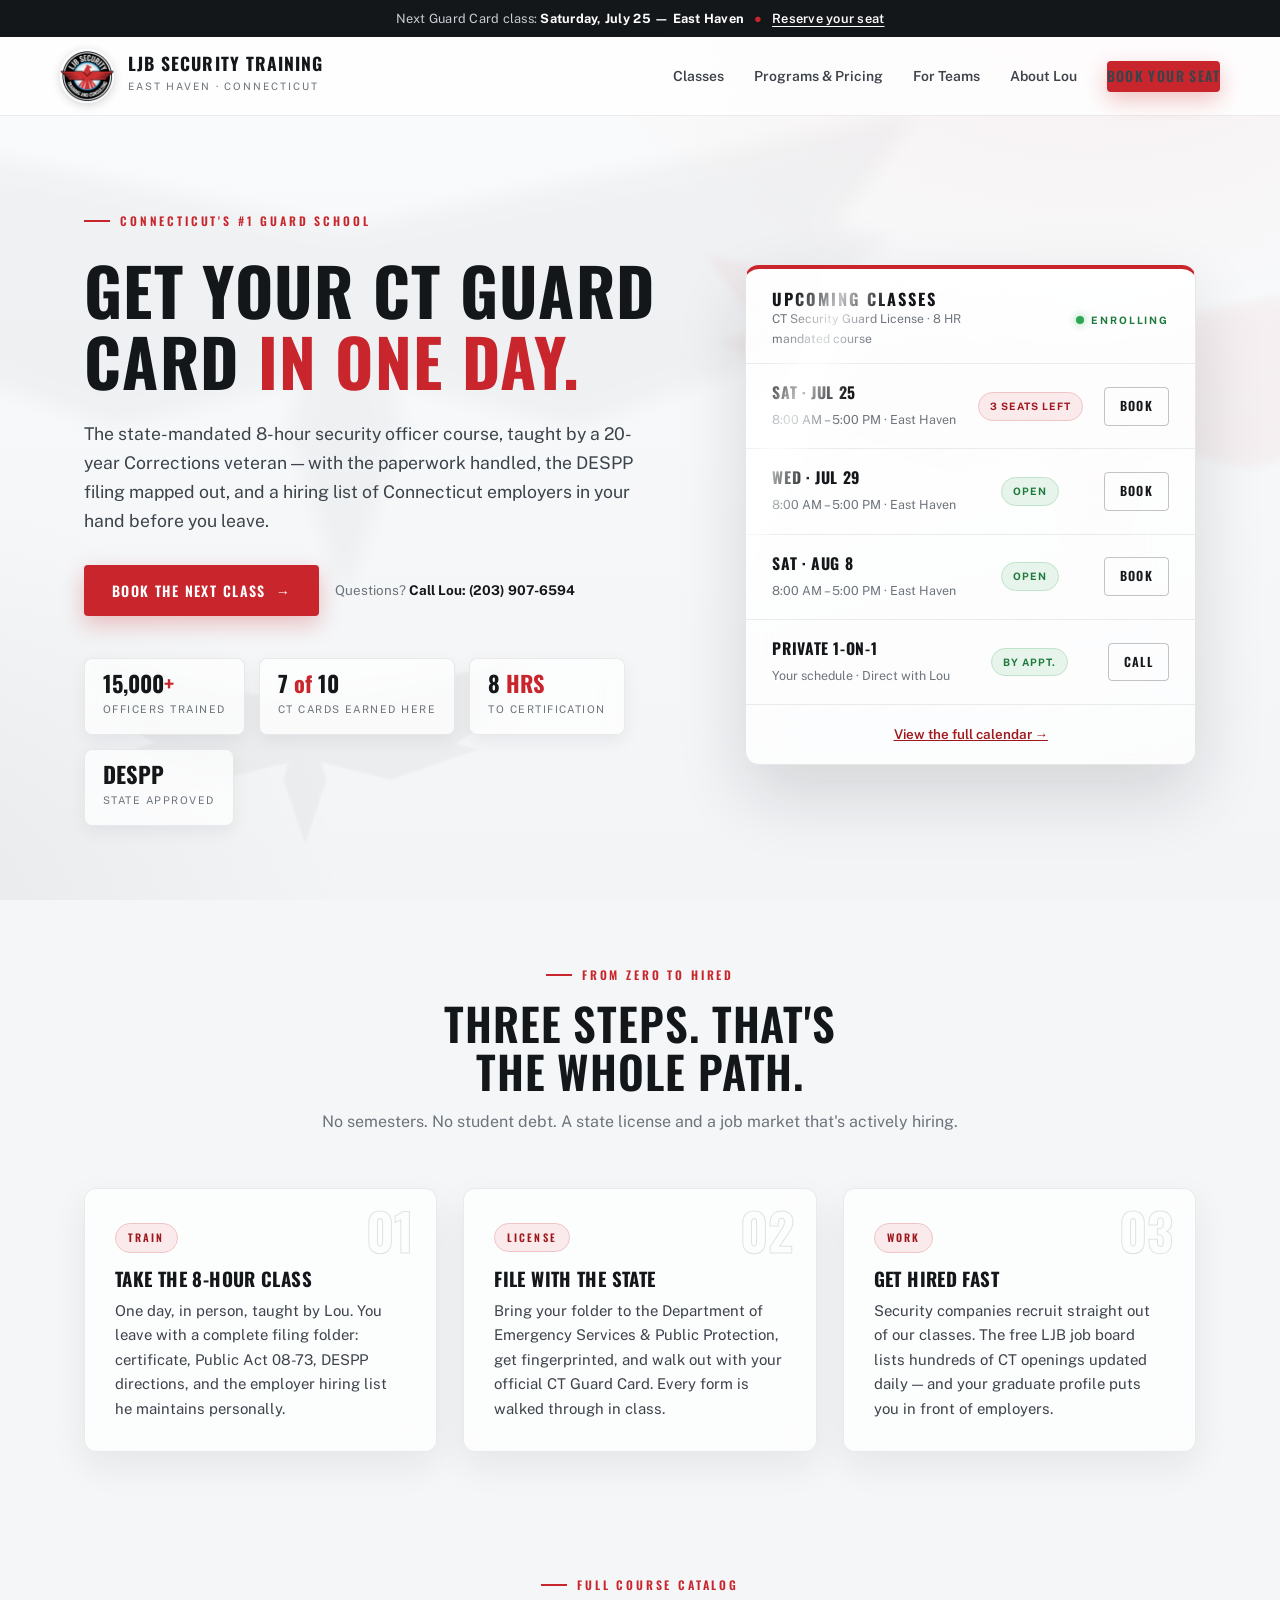
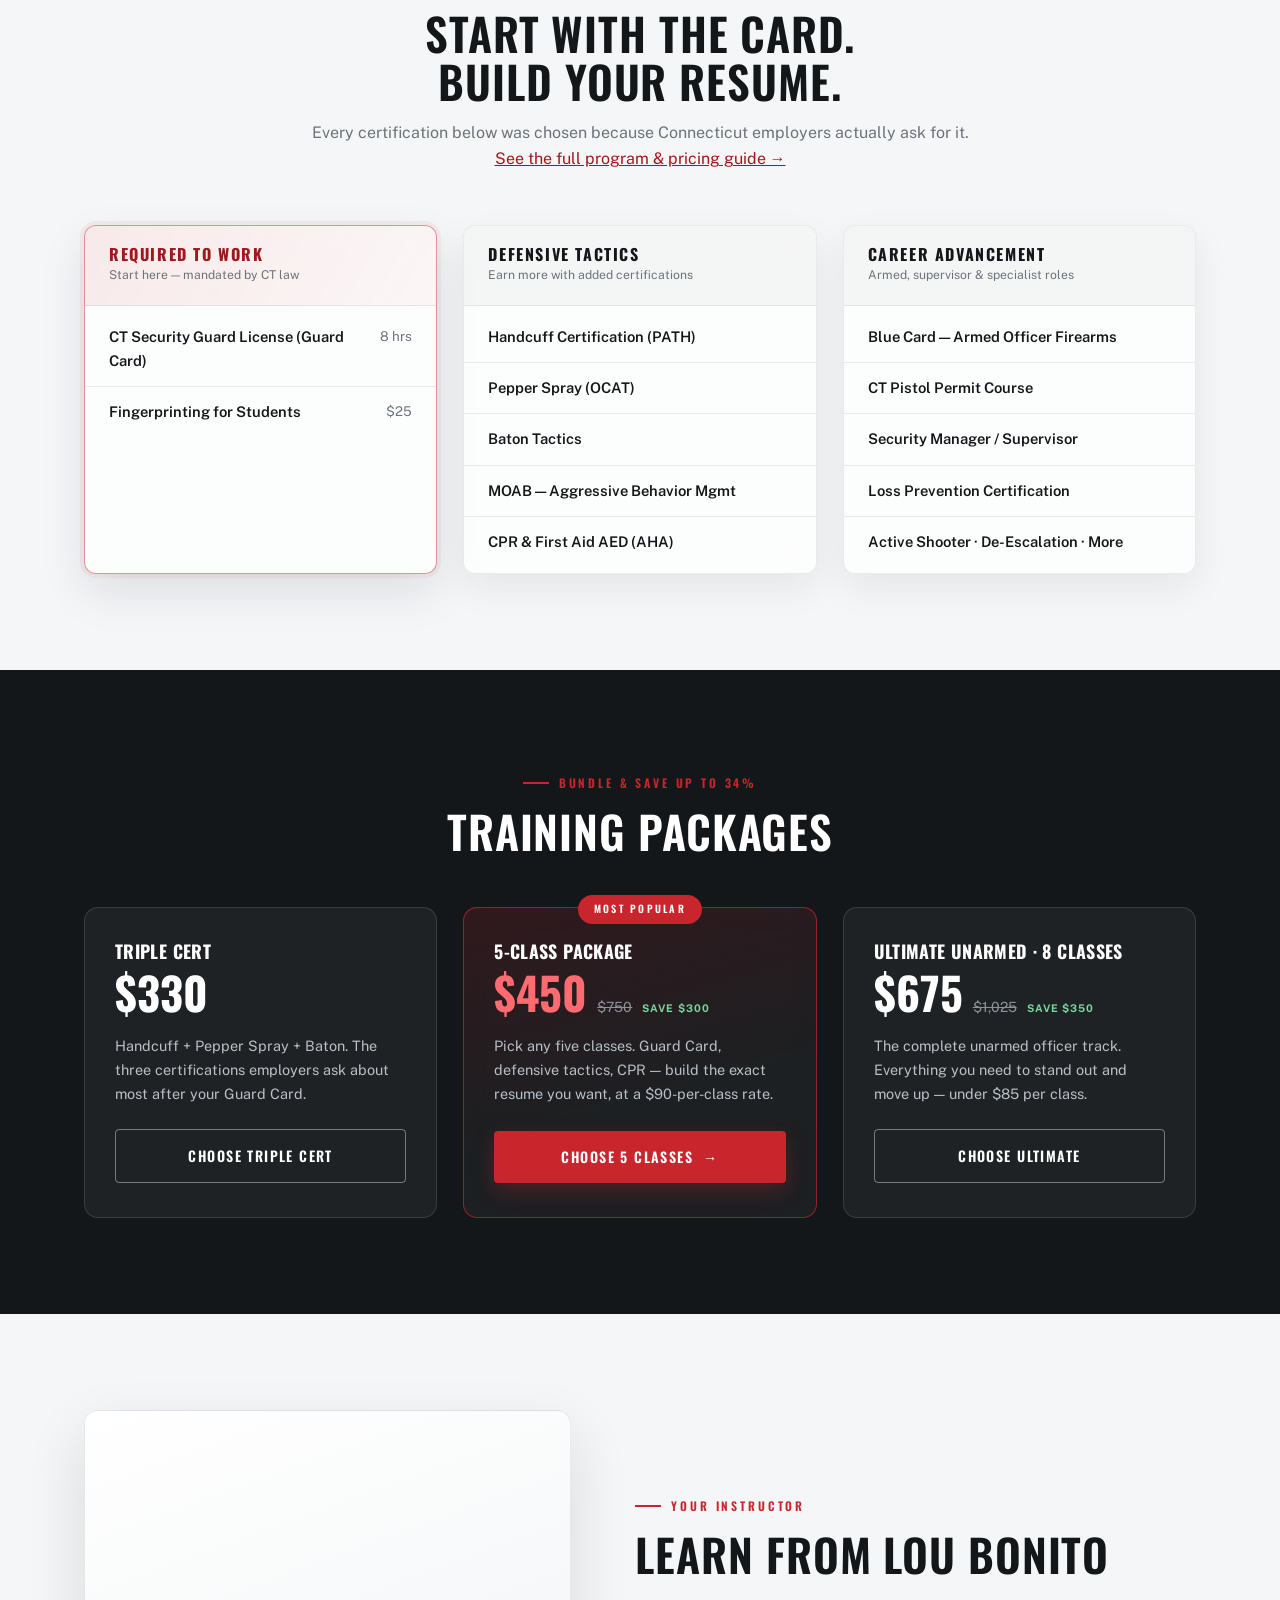
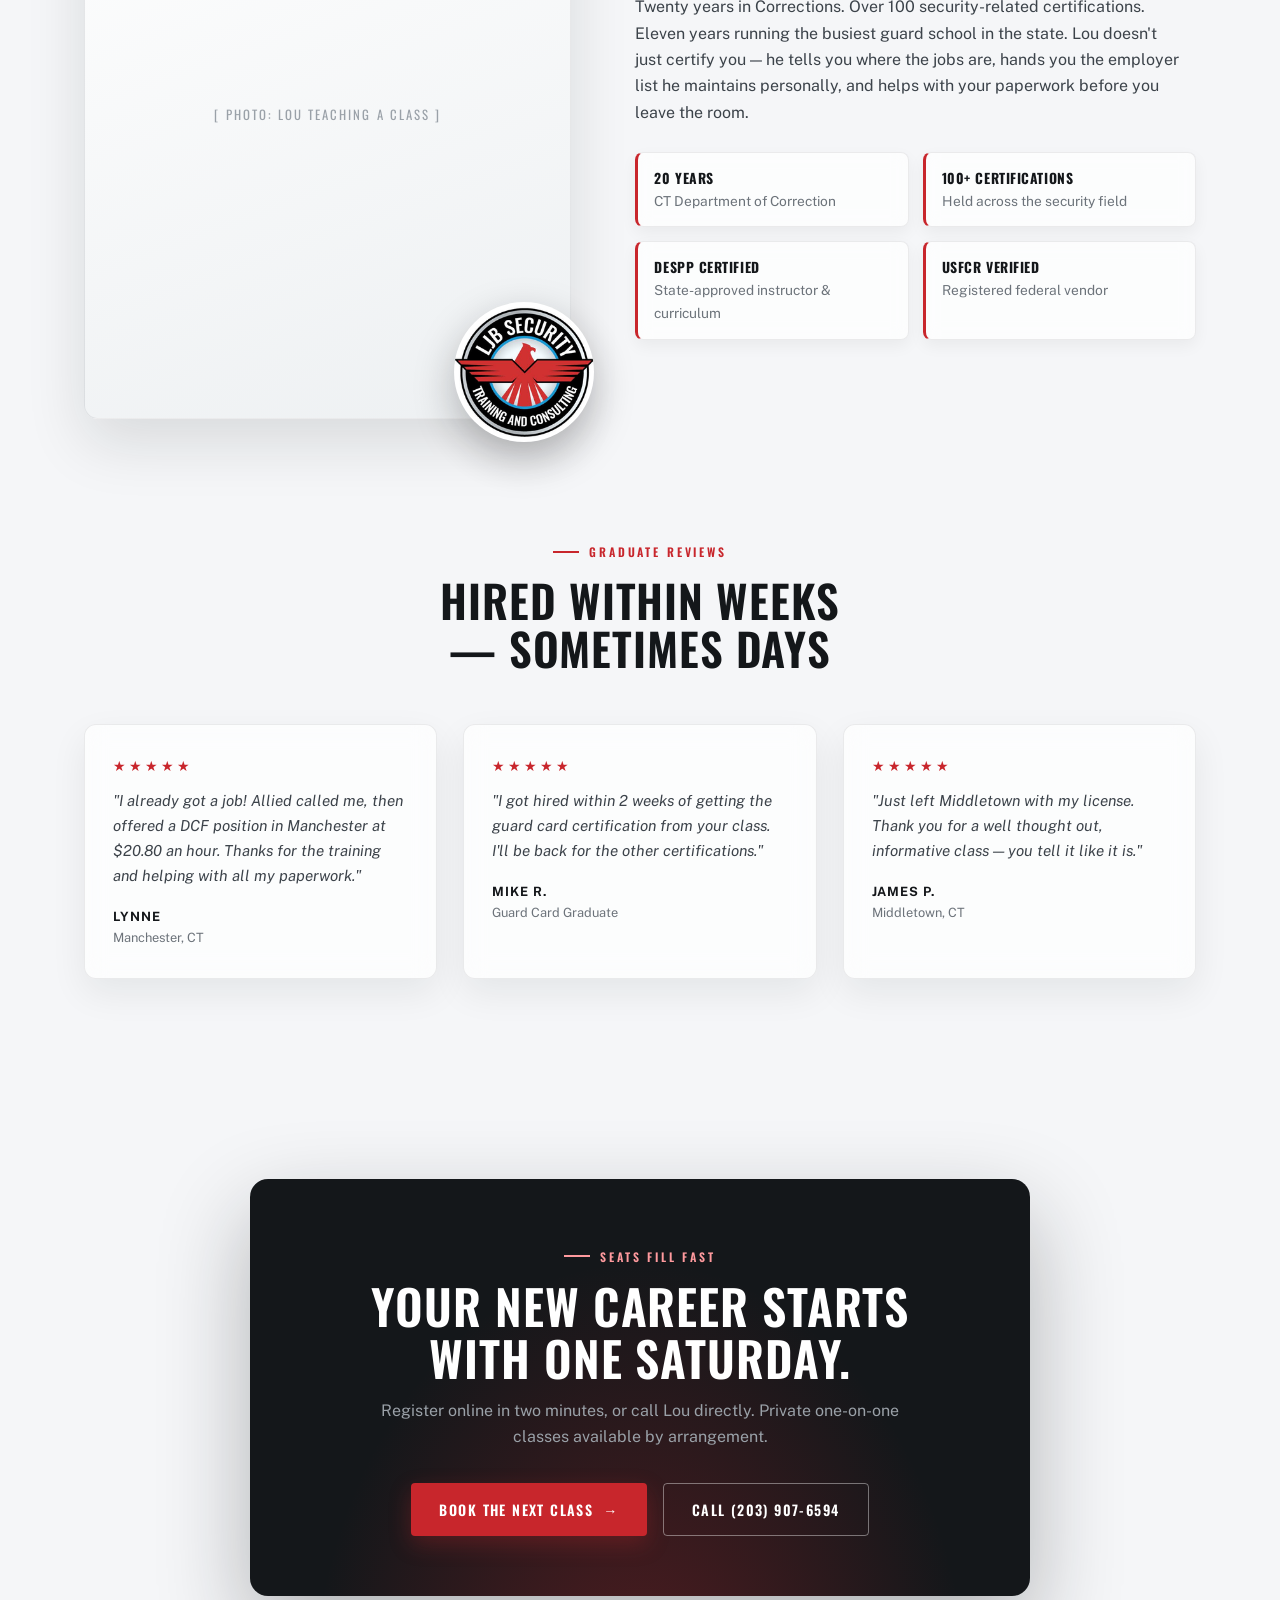
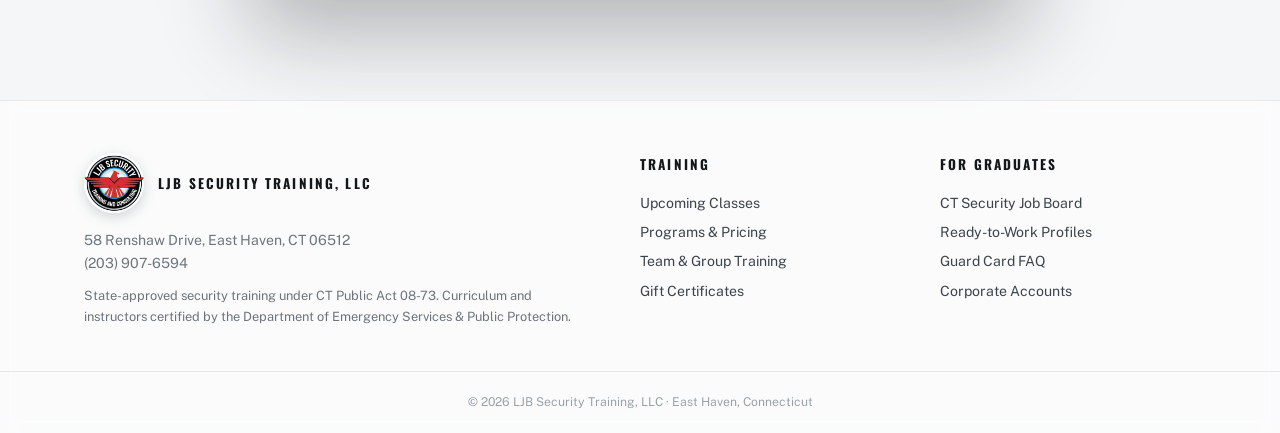
==== index.html @ 736992cc "Add files via upload initial site" ====
<!DOCTYPE html>
<html lang="en">
<head>
<meta charset="UTF-8">
<meta name="viewport" content="width=device-width, initial-scale=1.0">
<title>LJB Security Training — CT Guard Card in One Day</title>
<meta name="description" content="Connecticut's #1 security training school. 15,000+ officers trained. State-approved by DESPP. Get licensed in one day.">
<link rel="preconnect" href="https://fonts.googleapis.com">
<link href="https://fonts.googleapis.com/css2?family=Oswald:wght@400;500;600;700&family=Public+Sans:ital,wght@0,400;0,500;0,600;0,700;1,400&display=swap" rel="stylesheet">
<link rel="stylesheet" href="css/styles.css">
</head>
<body>

<!-- soft layered depth backdrop -->
<div class="atmosphere" aria-hidden="true">
  <svg class="wing far" data-depth="0.03" viewBox="0 0 400 200" xmlns="http://www.w3.org/2000/svg"><polygon points="200,60 0,20 30,60 8,64 60,96 40,102 120,130 200,110"/><polygon points="200,60 400,20 370,60 392,64 340,96 360,102 280,130 200,110"/><polygon points="200,60 180,130 200,190 220,130"/></svg>
  <svg class="wing mid red" data-depth="0.06" viewBox="0 0 400 200" xmlns="http://www.w3.org/2000/svg"><polygon points="200,60 0,20 30,60 8,64 60,96 40,102 120,130 200,110"/><polygon points="200,60 400,20 370,60 392,64 340,96 360,102 280,130 200,110"/><polygon points="200,60 180,130 200,190 220,130"/></svg>
  <svg class="wing near" data-depth="0.1" viewBox="0 0 400 200" xmlns="http://www.w3.org/2000/svg"><polygon points="200,60 0,20 30,60 8,64 60,96 40,102 120,130 200,110"/><polygon points="200,60 400,20 370,60 392,64 340,96 360,102 280,130 200,110"/><polygon points="200,60 180,130 200,190 220,130"/></svg>
</div>

<div class="strip">Next Guard Card class: <strong>Saturday, July 25 — East Haven</strong><span class="dot">●</span><a href="#classes">Reserve your seat</a></div>

<nav>
  <div class="wrap navrow">
    <a class="logo" href="#">
      <img src="img/logo.png" alt="LJB Security Training and Consulting">
      <div><b>LJB Security Training</b><span>East Haven · Connecticut</span></div>
    </a>
    <div class="navlinks">
      <a href="#classes">Classes</a>
      <a href="training.html">Programs &amp; Pricing</a>
      <a href="training.html#tracks">For Teams</a>
      <a href="#about">About Lou</a>
      <a href="#classes" class="btn">Book Your Seat</a>
    </div>
  </div>
</nav>

<header class="hero">
  <div class="wrap herogrid">
    <div class="rv on">
      <span class="eyebrow">Connecticut's #1 Guard School</span>
      <h1>Get your CT Guard Card <em>in one&nbsp;day.</em></h1>
      <p class="lead">The state-mandated 8-hour security officer course, taught by a 20-year Corrections veteran — with the paperwork handled, the DESPP filing mapped out, and a hiring list of Connecticut employers in your hand before you&nbsp;leave.</p>
      <div class="herocta">
        <a class="btn" href="#classes">Book the Next Class <span class="arrow">→</span></a>
        <span class="callout">Questions? <b>Call Lou: (203) 907-6594</b></span>
      </div>
      <div class="trustline">
        <div class="chip"><b>15,000<i>+</i></b><span>Officers Trained</span></div>
        <div class="chip"><b>7 <i>of</i> 10</b><span>CT Cards Earned Here</span></div>
        <div class="chip"><b>8 <i>HRS</i></b><span>To Certification</span></div>
        <div class="chip"><b>DESPP</b><span>State Approved</span></div>
      </div>
    </div>

    <aside class="roster rv on d1" id="classes">
      <header>
        <div>
          <h3>Upcoming Classes</h3>
          <p>CT Security Guard License · 8 HR mandated course</p>
        </div>
        <span class="live">Enrolling</span>
      </header>
      <div class="rrow"><div class="d"><b>Sat · Jul 25</b><span>8:00 AM – 5:00 PM · East Haven</span></div><span class="seats low">3 seats left</span><a href="#">Book</a></div>
      <div class="rrow"><div class="d"><b>Wed · Jul 29</b><span>8:00 AM – 5:00 PM · East Haven</span></div><span class="seats">Open</span><a href="#">Book</a></div>
      <div class="rrow"><div class="d"><b>Sat · Aug 8</b><span>8:00 AM – 5:00 PM · East Haven</span></div><span class="seats">Open</span><a href="#">Book</a></div>
      <div class="rrow"><div class="d"><b>Private 1-on-1</b><span>Your schedule · Direct with Lou</span></div><span class="seats">By appt.</span><a href="tel:2039076594">Call</a></div>
      <footer><a href="#">View the full calendar →</a></footer>
    </aside>
  </div>
</header>

<section class="band" id="steps" style="padding-top:40px">
  <div class="wrap">
    <div class="sechead center rv">
      <span class="eyebrow">From Zero to Hired</span>
      <h2>Three steps. That's the whole&nbsp;path.</h2>
      <p>No semesters. No student debt. A state license and a job market that's actively&nbsp;hiring.</p>
    </div>
    <div class="stepgrid">
      <div class="step rv"><span class="num">01</span><span class="tag">Train</span><h3>Take the 8-hour class</h3><p>One day, in person, taught by Lou. You leave with a complete filing folder: certificate, Public Act 08-73, DESPP directions, and the employer hiring list he maintains&nbsp;personally.</p></div>
      <div class="step rv d1"><span class="num">02</span><span class="tag">License</span><h3>File with the state</h3><p>Bring your folder to the Department of Emergency Services & Public Protection, get fingerprinted, and walk out with your official CT Guard Card. Every form is walked through in&nbsp;class.</p></div>
      <div class="step rv d2"><span class="num">03</span><span class="tag">Work</span><h3>Get hired fast</h3><p>Security companies recruit straight out of our classes. The free LJB job board lists hundreds of CT openings updated daily — and your graduate profile puts you in front of&nbsp;employers.</p></div>
    </div>
  </div>
</section>

<section class="band" id="courses" style="padding-top:20px">
  <div class="wrap">
    <div class="sechead center rv">
      <span class="eyebrow">Full Course Catalog</span>
      <h2>Start with the card. Build your&nbsp;resume.</h2>
      <p>Every certification below was chosen because Connecticut employers actually ask for&nbsp;it. <a href="training.html">See the full program &amp; pricing guide →</a></p>
    </div>
    <div class="coursecols">
      <div class="ccol featured rv">
        <header><h3>Required to Work</h3><p>Start here — mandated by CT law</p></header>
        <ul>
          <li><b>CT Security Guard License (Guard Card)</b><span>8 hrs</span></li>
          <li><b>Fingerprinting for Students</b><span>$25</span></li>
        </ul>
      </div>
      <div class="ccol rv d1">
        <header><h3>Defensive Tactics</h3><p>Earn more with added certifications</p></header>
        <ul>
          <li><b>Handcuff Certification (PATH)</b></li>
          <li><b>Pepper Spray (OCAT)</b></li>
          <li><b>Baton Tactics</b></li>
          <li><b>MOAB — Aggressive Behavior Mgmt</b></li>
          <li><b>CPR & First Aid AED (AHA)</b></li>
        </ul>
      </div>
      <div class="ccol rv d2">
        <header><h3>Career Advancement</h3><p>Armed, supervisor & specialist roles</p></header>
        <ul>
          <li><b>Blue Card — Armed Officer Firearms</b></li>
          <li><b>CT Pistol Permit Course</b></li>
          <li><b>Security Manager / Supervisor</b></li>
          <li><b>Loss Prevention Certification</b></li>
          <li><b>Active Shooter · De-Escalation · More</b></li>
        </ul>
      </div>
    </div>
  </div>
</section>

<section class="band dark" id="packages">
  <div class="wrap">
    <div class="sechead center rv">
      <span class="eyebrow">Bundle & Save up to 34%</span>
      <h2>Training&nbsp;packages</h2>
    </div>
    <div class="pkgrid">
      <div class="pk rv">
        <h3>Triple Cert</h3>
        <div><span class="price">$330</span></div>
        <p>Handcuff + Pepper Spray + Baton. The three certifications employers ask about most after your Guard&nbsp;Card.</p>
        <a class="btn line" href="training.html#bundles">Choose Triple Cert</a>
      </div>
      <div class="pk best rv d1">
        <span class="best-tag">Most Popular</span>
        <h3>5-Class Package</h3>
        <div><span class="price">$450</span><span class="was">$750</span><span class="save">Save $300</span></div>
        <p>Pick any five classes. Guard Card, defensive tactics, CPR — build the exact resume you want, at a $90-per-class&nbsp;rate.</p>
        <a class="btn" href="training.html#bundles">Choose 5 Classes <span class="arrow">→</span></a>
      </div>
      <div class="pk rv d2">
        <h3>Ultimate Unarmed · 8 Classes</h3>
        <div><span class="price">$675</span><span class="was">$1,025</span><span class="save">Save $350</span></div>
        <p>The complete unarmed officer track. Everything you need to stand out and move up — under $85 per&nbsp;class.</p>
        <a class="btn line" href="training.html#bundles">Choose Ultimate</a>
      </div>
    </div>
  </div>
</section>

<section class="band" id="about">
  <div class="wrap aboutgrid">
    <div class="louframe rv">
      <span>[ Photo: Lou teaching a class ]</span>
      <img class="badgefloat" src="img/logo.png" alt="">
    </div>
    <div class="rv d1">
      <span class="eyebrow">Your Instructor</span>
      <h2>Learn from Lou&nbsp;Bonito</h2>
      <p style="margin-top:16px">Twenty years in Corrections. Over 100 security-related certifications. Eleven years running the busiest guard school in the state. Lou doesn't just certify you — he tells you where the jobs are, hands you the employer list he maintains personally, and helps with your paperwork before you leave the&nbsp;room.</p>
      <div class="creds">
        <div><b>20 Years</b>CT Department of Correction</div>
        <div><b>100+ Certifications</b>Held across the security field</div>
        <div><b>DESPP Certified</b>State-approved instructor & curriculum</div>
        <div><b>USFCR Verified</b>Registered federal vendor</div>
      </div>
    </div>
  </div>
</section>

<section class="band" style="padding-top:20px">
  <div class="wrap">
    <div class="sechead center rv">
      <span class="eyebrow">Graduate Reviews</span>
      <h2>Hired within weeks — sometimes&nbsp;days</h2>
    </div>
    <div class="qgrid">
      <div class="q rv"><div class="stars">★★★★★</div><p>"I already got a job! Allied called me, then offered a DCF position in Manchester at $20.80 an hour. Thanks for the training and helping with all my&nbsp;paperwork."</p><footer>Lynne <span>Manchester, CT</span></footer></div>
      <div class="q rv d1"><div class="stars">★★★★★</div><p>"I got hired within 2 weeks of getting the guard card certification from your class. I'll be back for the other&nbsp;certifications."</p><footer>Mike R. <span>Guard Card Graduate</span></footer></div>
      <div class="q rv d2"><div class="stars">★★★★★</div><p>"Just left Middletown with my license. Thank you for a well thought out, informative class — you tell it like it&nbsp;is."</p><footer>James P. <span>Middletown, CT</span></footer></div>
    </div>
  </div>
</section>

<section class="final">
  <div class="wrap">
    <div class="finalglass rv">
      <span class="eyebrow">Seats fill fast</span>
      <h2>Your new career starts with one&nbsp;Saturday.</h2>
      <p>Register online in two minutes, or call Lou directly. Private one-on-one classes available by&nbsp;arrangement.</p>
      <div class="ctas">
        <a class="btn" href="#classes">Book the Next Class <span class="arrow">→</span></a>
        <a class="btn line" href="tel:2039076594">Call (203) 907-6594</a>
      </div>
    </div>
  </div>
</section>

<footer class="site">
  <div class="wrap fgrid">
    <div>
      <div class="flogo">
        <img src="img/logo.png" alt="LJB Security Training and Consulting badge">
        <h4 style="margin:0">LJB Security Training, LLC</h4>
      </div>
      <p>58 Renshaw Drive, East Haven, CT 06512<br>(203) 907-6594</p>
      <p style="margin-top:10px;font-size:.8rem">State-approved security training under CT Public Act 08-73. Curriculum and instructors certified by the Department of Emergency Services & Public&nbsp;Protection.</p>
    </div>
    <div>
      <h4>Training</h4>
      <a href="#classes">Upcoming Classes</a>
      <a href="training.html">Programs &amp; Pricing</a>
      <a href="training.html#tracks">Team &amp; Group Training</a>
      <a href="#">Gift Certificates</a>
    </div>
    <div>
      <h4>For Graduates</h4>
      <a href="#">CT Security Job Board</a>
      <a href="#">Ready-to-Work Profiles</a>
      <a href="#">Guard Card FAQ</a>
      <a href="#">Corporate Accounts</a>
    </div>
  </div>
  <div class="copyright"><div class="wrap">© 2026 LJB Security Training, LLC · East Haven, Connecticut</div></div>
</footer>

<script>
const io = new IntersectionObserver(es=>{es.forEach(e=>{if(e.isIntersecting){e.target.classList.add('on');io.unobserve(e.target)}})},{threshold:.12});
document.querySelectorAll('.rv').forEach(el=>io.observe(el));
if(!window.matchMedia('(prefers-reduced-motion: reduce)').matches){
  const wings=[...document.querySelectorAll('.wing')];
  let ticking=false;
  addEventListener('scroll',()=>{
    if(ticking)return;ticking=true;
    requestAnimationFrame(()=>{
      const y=scrollY;
      wings.forEach(w=>{w.style.transform=`translateY(${-y*parseFloat(w.dataset.depth)}px)`});
      ticking=false;
    });
  },{passive:true});
}
</script>
</body>
</html>
---- css/styles.css ----
:root{
  --ink:#14171A;
  --body:#3C434A;
  --red:#C8262C;
  --red-deep:#9E181D;
  --silver:#E6E9EC;
  --gray:#6C737A;
  --bg:#F5F6F8;
  --card:rgba(255,255,255,.72);
  --card-line:rgba(20,23,26,.08);
  --white:#FFFFFF;
}
*{margin:0;padding:0;box-sizing:border-box}
html{scroll-behavior:smooth}
body{font-family:'Public Sans',sans-serif;background:var(--bg);color:var(--body);line-height:1.65;font-size:16px;overflow-x:hidden}
h1,h2,h3{font-family:'Oswald',sans-serif;color:var(--ink);text-transform:uppercase;letter-spacing:.02em;line-height:1.08;text-wrap:balance}
p{text-wrap:pretty}
a{color:var(--red-deep)}
::selection{background:var(--red);color:#fff}
.wrap{max-width:1160px;margin:0 auto;padding:0 24px;position:relative;z-index:2}
.eyebrow{font-family:'Oswald',sans-serif;font-size:.74rem;font-weight:600;letter-spacing:.24em;text-transform:uppercase;color:var(--red);display:inline-flex;align-items:center;gap:10px;margin-bottom:14px}
.eyebrow::before{content:"";width:26px;height:2px;background:var(--red)}
section h2{font-size:clamp(1.85rem,3.8vw,2.8rem);font-weight:600}

/* ------- atmosphere: soft layered depth on light ------- */
.atmosphere{position:fixed;inset:0;z-index:0;pointer-events:none;
  background:
    radial-gradient(900px 600px at 85% -5%, rgba(200,38,44,.06), transparent 60%),
    radial-gradient(800px 700px at -10% 100%, rgba(20,23,26,.05), transparent 60%),
    linear-gradient(180deg,#FAFBFC,#F2F4F6)}
.wing{position:absolute;fill:#14171A}
.wing.far{width:1150px;top:6%;left:-18%;opacity:.028;filter:blur(10px)}
.wing.mid{width:780px;top:24%;right:-16%;opacity:.035;filter:blur(4px)}
.wing.near{width:430px;bottom:5%;left:7%;opacity:.03;filter:blur(1px)}
.wing.red{fill:var(--red)}

/* ------- top strip ------- */
.strip{position:relative;z-index:5;background:var(--ink);color:#C9CED3;font-size:.8rem;padding:8px 0;text-align:center;letter-spacing:.02em}
.strip strong{color:#fff}
.strip a{color:#fff;font-weight:600;text-decoration:underline;text-underline-offset:3px}
.strip .dot{color:var(--red);margin:0 10px}

/* ------- glass nav ------- */
nav{position:sticky;top:0;z-index:60;backdrop-filter:blur(16px) saturate(1.3);-webkit-backdrop-filter:blur(16px) saturate(1.3);background:rgba(255,255,255,.78);border-bottom:1px solid var(--card-line)}
.navrow{display:flex;align-items:center;justify-content:space-between;padding:12px 0}
.logo{display:flex;align-items:center;gap:14px;text-decoration:none}
.logo img{width:54px;height:54px;border-radius:50%;box-shadow:0 2px 10px rgba(20,23,26,.18)}
.logo b{font-family:'Oswald',sans-serif;font-size:1.1rem;color:var(--ink);text-transform:uppercase;letter-spacing:.06em;line-height:1.05;display:block}
.logo span{font-size:.64rem;letter-spacing:.2em;text-transform:uppercase;color:var(--gray)}
.navlinks{display:flex;gap:30px;align-items:center}
.navlinks a{text-decoration:none;font-weight:600;font-size:.87rem;color:var(--body);position:relative;padding:4px 0}
.navlinks a::after{content:"";position:absolute;left:0;bottom:0;width:0;height:2px;background:var(--red);transition:width .25s}
.navlinks a:hover{color:var(--ink)}
.navlinks a:hover::after{width:100%}

/* ------- buttons ------- */
.btn{display:inline-flex;align-items:center;gap:10px;background:var(--red);color:#fff;font-family:'Oswald',sans-serif;font-weight:600;text-transform:uppercase;letter-spacing:.1em;font-size:.88rem;padding:14px 28px;text-decoration:none;border:none;border-radius:4px;cursor:pointer;box-shadow:0 8px 22px rgba(200,38,44,.28);transition:transform .18s,box-shadow .18s,background .18s}
.btn:hover{background:var(--red-deep);transform:translateY(-2px);box-shadow:0 12px 30px rgba(200,38,44,.36)}
.btn.line{background:transparent;color:var(--ink);border:1.5px solid rgba(20,23,26,.35);box-shadow:none}
.btn.line:hover{background:var(--ink);color:#fff;border-color:var(--ink)}
.btn .arrow{transition:transform .18s}
.btn:hover .arrow{transform:translateX(4px)}

/* ------- hero ------- */
.hero{position:relative;z-index:2;padding:88px 0 92px}
.herogrid{display:grid;grid-template-columns:1.22fr .92fr;gap:64px;align-items:center}
.hero h1{font-size:clamp(2.5rem,5.4vw,4.1rem);font-weight:700;margin:10px 0 22px}
.hero h1 em{font-style:normal;color:var(--red)}
.hero p.lead{font-size:1.1rem;color:var(--body);max-width:52ch;margin-bottom:30px}
.herocta{display:flex;gap:16px;flex-wrap:wrap;align-items:center}
.callout{font-size:.84rem;color:var(--gray)}
.callout b{color:var(--ink)}
.trustline{margin-top:42px;display:flex;flex-wrap:wrap;gap:14px}
.chip{backdrop-filter:blur(10px);-webkit-backdrop-filter:blur(10px);background:var(--card);border:1px solid var(--card-line);border-radius:8px;padding:12px 18px;box-shadow:0 6px 18px rgba(20,23,26,.06)}
.chip b{display:block;font-family:'Oswald',sans-serif;font-size:1.4rem;color:var(--ink);line-height:1.1}
.chip b i{font-style:normal;color:var(--red)}
.chip span{font-size:.66rem;letter-spacing:.14em;text-transform:uppercase;color:var(--gray)}

/* roster — the booking glass */
.roster{position:relative;backdrop-filter:blur(18px) saturate(1.3);-webkit-backdrop-filter:blur(18px) saturate(1.3);background:linear-gradient(165deg,rgba(255,255,255,.92),rgba(255,255,255,.72));border:1px solid rgba(20,23,26,.1);border-top:4px solid var(--red);border-radius:14px;box-shadow:0 30px 70px rgba(20,23,26,.14);overflow:hidden}
.roster::before{content:"";position:absolute;top:-60%;left:-30%;width:70%;height:200%;background:linear-gradient(105deg,transparent 42%,rgba(255,255,255,.75) 50%,transparent 58%);transform:rotate(8deg);pointer-events:none}
.roster header{padding:22px 26px 14px;border-bottom:1px solid var(--card-line);display:flex;justify-content:space-between;align-items:center;gap:12px}
.roster header h3{font-size:1.02rem;letter-spacing:.12em}
.roster header p{font-size:.76rem;color:var(--gray)}
.live{display:inline-flex;align-items:center;gap:7px;font-size:.64rem;font-weight:700;letter-spacing:.18em;text-transform:uppercase;color:#1E7A3C}
.live::before{content:"";width:8px;height:8px;border-radius:50%;background:#2BA653;box-shadow:0 0 8px rgba(43,166,83,.6);animation:pulse 1.8s infinite}
@keyframes pulse{50%{opacity:.35}}
.rrow{display:flex;justify-content:space-between;align-items:center;padding:16px 26px;border-bottom:1px solid var(--card-line);gap:12px;transition:background .2s}
.rrow:hover{background:rgba(20,23,26,.025)}
.rrow .d b{display:block;font-family:'Oswald',sans-serif;color:var(--ink);font-size:.98rem;text-transform:uppercase;letter-spacing:.04em}
.rrow .d span{font-size:.78rem;color:var(--gray)}
.seats{font-size:.64rem;font-weight:700;letter-spacing:.1em;text-transform:uppercase;padding:5px 11px;border-radius:20px;background:#E7F4EB;color:#1E7A3C;border:1px solid #BFE3CB;white-space:nowrap}
.seats.low{background:#FBEAEB;color:var(--red-deep);border-color:#F0C4C6}
.rrow>a{font-family:'Oswald',sans-serif;font-size:.78rem;font-weight:600;letter-spacing:.1em;text-transform:uppercase;text-decoration:none;color:var(--ink);border:1.5px solid rgba(20,23,26,.25);border-radius:4px;padding:8px 15px;transition:all .2s;white-space:nowrap}
.rrow>a:hover{background:var(--red);border-color:var(--red);color:#fff}
.roster footer{padding:16px 26px;text-align:center}
.roster footer a{font-size:.84rem;font-weight:600}

/* ------- section shells ------- */
.band{position:relative;z-index:2;padding:96px 0}
.band.dark{background:var(--ink);color:var(--silver)}
.band.dark h2{color:#fff}
.band.dark .sechead p{color:#9AA1A8}
.sechead{max-width:660px;margin-bottom:52px}
.sechead.center{margin-left:auto;margin-right:auto;text-align:center}
.sechead.center .eyebrow{justify-content:center}
.sechead p{margin-top:14px;color:var(--gray)}

/* steps */
.stepgrid{display:grid;grid-template-columns:repeat(3,1fr);gap:26px}
.step{position:relative;backdrop-filter:blur(12px);-webkit-backdrop-filter:blur(12px);background:var(--card);border:1px solid var(--card-line);border-radius:12px;padding:34px 30px 30px;box-shadow:0 14px 36px rgba(20,23,26,.07);transition:transform .25s,box-shadow .25s}
.step:hover{transform:translateY(-6px);box-shadow:0 22px 48px rgba(20,23,26,.12)}
.step .num{position:absolute;top:16px;right:22px;font-family:'Oswald',sans-serif;font-size:3.2rem;font-weight:700;color:transparent;-webkit-text-stroke:1px rgba(20,23,26,.12);line-height:1}
.step .tag{display:inline-block;background:#FBEAEB;border:1px solid #F0C4C6;color:var(--red-deep);font-family:'Oswald',sans-serif;font-weight:600;font-size:.66rem;letter-spacing:.2em;text-transform:uppercase;padding:5px 12px;border-radius:20px;margin-bottom:16px}
.step h3{font-size:1.18rem;margin-bottom:10px}
.step p{font-size:.93rem}

/* courses */
.coursecols{display:grid;grid-template-columns:repeat(3,1fr);gap:26px}
.ccol{backdrop-filter:blur(12px);-webkit-backdrop-filter:blur(12px);background:var(--card);border:1px solid var(--card-line);border-radius:12px;overflow:hidden;box-shadow:0 14px 36px rgba(20,23,26,.07)}
.ccol header{padding:20px 24px;border-bottom:1px solid var(--card-line);background:rgba(20,23,26,.03)}
.ccol header h3{font-size:1rem;letter-spacing:.1em}
.ccol header p{font-size:.76rem;color:var(--gray);margin-top:2px}
.ccol ul{list-style:none;padding:6px 0}
.ccol li{padding:13px 24px;border-bottom:1px solid var(--card-line);font-size:.92rem;display:flex;justify-content:space-between;gap:10px}
.ccol li:last-child{border-bottom:none}
.ccol li b{font-weight:600;color:var(--ink)}
.ccol li span{color:var(--gray);font-size:.84rem;white-space:nowrap}
.ccol.featured{border:1.5px solid rgba(200,38,44,.5);box-shadow:0 18px 46px rgba(20,23,26,.1),0 0 0 4px rgba(200,38,44,.05)}
.ccol.featured header{background:linear-gradient(120deg,rgba(200,38,44,.09),rgba(200,38,44,.03))}
.ccol.featured header h3{color:var(--red-deep)}

/* packages — dark professional band */
.pkgrid{display:grid;grid-template-columns:repeat(3,1fr);gap:26px;align-items:stretch}
.pk{position:relative;background:rgba(255,255,255,.05);border:1px solid rgba(255,255,255,.12);border-radius:14px;padding:34px 30px;display:flex;flex-direction:column;backdrop-filter:blur(12px);-webkit-backdrop-filter:blur(12px);transition:transform .25s,border-color .25s}
.pk:hover{transform:translateY(-6px);border-color:rgba(255,255,255,.25)}
.pk h3{color:#fff;font-size:1.12rem;margin-bottom:8px}
.pk .price{font-family:'Oswald',sans-serif;font-size:2.8rem;color:#fff;font-weight:700;line-height:1}
.pk .was{font-size:.88rem;color:#8B929A;text-decoration:line-through;margin-left:10px}
.pk .save{display:inline-block;margin-left:10px;font-size:.66rem;font-weight:700;letter-spacing:.1em;color:#7BD79B;text-transform:uppercase}
.pk p{font-size:.9rem;color:#B9C0C7;margin:14px 0 24px;flex:1}
.pk .btn{justify-content:center}
.pk .btn.line{color:#fff;border-color:rgba(255,255,255,.4)}
.pk .btn.line:hover{background:#fff;color:var(--ink);border-color:#fff}
.pk.best{border-color:rgba(200,38,44,.7);background:linear-gradient(165deg,rgba(200,38,44,.16),rgba(255,255,255,.04) 60%)}
.pk.best .price{color:#FF6B70}
.pk .best-tag{position:absolute;top:-13px;left:50%;transform:translateX(-50%);background:var(--red);color:#fff;font-family:'Oswald',sans-serif;font-size:.64rem;letter-spacing:.22em;text-transform:uppercase;font-weight:600;padding:6px 16px;border-radius:20px;white-space:nowrap}

/* about */
.aboutgrid{display:grid;grid-template-columns:1fr 1.15fr;gap:64px;align-items:center}
.louframe{position:relative;border-radius:14px;background:linear-gradient(160deg,#FFFFFF,#EDF0F2);border:1px solid var(--card-line);aspect-ratio:4/5;display:flex;align-items:center;justify-content:center;box-shadow:0 24px 60px rgba(20,23,26,.12);overflow:visible}
.louframe span{font-family:'Oswald',sans-serif;color:#9AA1A8;text-transform:uppercase;letter-spacing:.16em;font-size:.8rem}
.badgefloat{position:absolute;bottom:-24px;right:-24px;width:140px;height:140px;border-radius:50%;box-shadow:0 16px 40px rgba(20,23,26,.28);animation:float 6s ease-in-out infinite;background:#fff}
@keyframes float{50%{transform:translateY(-8px)}}
.creds{margin-top:26px;display:grid;grid-template-columns:1fr 1fr;gap:14px}
.creds div{background:var(--card);backdrop-filter:blur(8px);-webkit-backdrop-filter:blur(8px);border:1px solid var(--card-line);border-left:3px solid var(--red);border-radius:8px;padding:14px 16px;font-size:.86rem;color:var(--gray);box-shadow:0 6px 16px rgba(20,23,26,.05)}
.creds div b{display:block;color:var(--ink);font-family:'Oswald',sans-serif;text-transform:uppercase;letter-spacing:.04em}

/* quotes */
.qgrid{display:grid;grid-template-columns:repeat(3,1fr);gap:26px}
.q{position:relative;background:var(--card);backdrop-filter:blur(12px);-webkit-backdrop-filter:blur(12px);border:1px solid var(--card-line);border-radius:12px;padding:30px 28px;font-size:.95rem;box-shadow:0 14px 36px rgba(20,23,26,.07)}
.q p{font-style:italic;color:var(--body)}
.q footer{margin-top:18px;font-size:.8rem;font-weight:700;letter-spacing:.08em;text-transform:uppercase;color:var(--ink)}
.q footer span{display:block;font-weight:400;color:var(--gray);text-transform:none;letter-spacing:0}
.stars{color:var(--red);letter-spacing:3px;font-size:.85rem;margin-bottom:10px}

/* final */
.final{position:relative;z-index:2;padding:104px 0;text-align:center}
.finalglass{position:relative;max-width:780px;margin:0 auto;background:var(--ink);border-radius:18px;padding:60px 44px;box-shadow:0 36px 90px rgba(20,23,26,.3);overflow:hidden}
.finalglass::before{content:"";position:absolute;inset:0;background:radial-gradient(ellipse at 50% 130%,rgba(200,38,44,.35),transparent 60%)}
.finalglass .eyebrow{color:#FF9A9E}
.finalglass .eyebrow::before{background:#FF9A9E}
.finalglass h2{color:#fff;font-size:clamp(1.9rem,4.2vw,3rem);position:relative}
.finalglass p{color:#9AA1A8;margin:14px auto 32px;max-width:52ch;position:relative}
.final .ctas{display:flex;gap:16px;justify-content:center;flex-wrap:wrap;position:relative}
.final .btn.line{color:#fff;border-color:rgba(255,255,255,.4)}
.final .btn.line:hover{background:#fff;color:var(--ink);border-color:#fff}

/* footer */
footer.site{position:relative;z-index:2;border-top:1px solid var(--card-line);background:rgba(255,255,255,.6);backdrop-filter:blur(8px);-webkit-backdrop-filter:blur(8px);padding:52px 0 0;font-size:.88rem;color:var(--gray)}
.fgrid{display:grid;grid-template-columns:2fr 1fr 1fr;gap:44px;padding-bottom:44px}
footer.site h4{font-family:'Oswald',sans-serif;color:var(--ink);text-transform:uppercase;font-size:.84rem;letter-spacing:.16em;margin-bottom:14px}
footer.site a{color:var(--body);text-decoration:none;display:block;padding:3px 0}
footer.site a:hover{color:var(--red)}
.flogo{display:flex;align-items:center;gap:14px;margin-bottom:16px}
.flogo img{width:60px;height:60px;border-radius:50%;box-shadow:0 4px 14px rgba(20,23,26,.18)}
.copyright{border-top:1px solid var(--card-line);padding:20px 0;font-size:.76rem;text-align:center;color:#9AA1A8}

/* reveal on scroll */
.rv{opacity:0;transform:translateY(24px);transition:opacity .65s ease,transform .65s ease}
.rv.on{opacity:1;transform:none}
.rv.d1{transition-delay:.08s}.rv.d2{transition-delay:.16s}

@media(max-width:940px){
  .herogrid,.aboutgrid{grid-template-columns:1fr}
  .stepgrid,.coursecols,.pkgrid,.qgrid{grid-template-columns:1fr}
  .fgrid{grid-template-columns:1fr}
  .navlinks{display:none}
  .hero{padding:60px 0 68px}
  .badgefloat{width:104px;height:104px;bottom:-16px;right:-8px}
}
@media(prefers-reduced-motion:reduce){
  html{scroll-behavior:auto}
  .badgefloat{animation:none}
  .rv{opacity:1;transform:none;transition:none}
  .live::before{animation:none}
}

/* ============ interior pages ============ */
.pagehero{position:relative;z-index:2;padding:64px 0 52px;border-bottom:1px solid var(--card-line)}
.pagehero h1{font-size:clamp(2.1rem,4.6vw,3.3rem);font-weight:700;margin:8px 0 14px;text-wrap:balance}
.pagehero p{max-width:62ch;color:var(--body)}
.subnav{position:relative;z-index:2;margin-top:26px;display:flex;flex-wrap:wrap;gap:10px}
.subnav a{font-family:'Oswald',sans-serif;font-size:.78rem;font-weight:600;letter-spacing:.1em;text-transform:uppercase;text-decoration:none;color:var(--body);background:var(--card);border:1px solid var(--card-line);border-radius:20px;padding:8px 16px;backdrop-filter:blur(8px);-webkit-backdrop-filter:blur(8px);transition:all .2s}
.subnav a:hover{border-color:var(--red);color:var(--red-deep)}

/* pricing table */
.pricewrap{backdrop-filter:blur(12px);-webkit-backdrop-filter:blur(12px);background:var(--card);border:1px solid var(--card-line);border-radius:12px;overflow:hidden;box-shadow:0 14px 36px rgba(20,23,26,.07)}
table.prices{width:100%;border-collapse:collapse;font-size:.93rem}
table.prices th{font-family:'Oswald',sans-serif;text-transform:uppercase;letter-spacing:.12em;font-size:.72rem;font-weight:600;color:var(--gray);text-align:left;padding:14px 22px;border-bottom:1px solid var(--card-line);background:rgba(20,23,26,.03)}
table.prices td{padding:14px 22px;border-bottom:1px solid var(--card-line);vertical-align:top}
table.prices tr:last-child td{border-bottom:none}
table.prices tr:hover td{background:rgba(20,23,26,.02)}
table.prices b{color:var(--ink);font-weight:600}
table.prices .cat{font-size:.72rem;font-weight:700;letter-spacing:.12em;text-transform:uppercase;color:var(--red);padding-top:22px}
table.prices .price{font-family:'Oswald',sans-serif;color:var(--ink);font-weight:600;white-space:nowrap}
table.prices small{color:var(--gray)}
.tablenote{font-size:.8rem;color:var(--gray);margin-top:12px}

/* career path flow */
.pathflow{display:grid;grid-template-columns:repeat(5,1fr);gap:0;counter-reset:path}
.pnode{position:relative;padding:26px 22px 24px 22px;border-left:1px dashed rgba(20,23,26,.15)}
.pnode:first-child{border-left:none}
.pnode::before{counter-increment:path;content:"0" counter(path);font-family:'Oswald',sans-serif;font-weight:700;font-size:.8rem;letter-spacing:.1em;color:#fff;background:var(--ink);border-radius:20px;padding:4px 12px;display:inline-block;margin-bottom:14px}
.pnode.hot::before{background:var(--red)}
.pnode h3{font-size:1rem;margin-bottom:8px}
.pnode p{font-size:.84rem;color:var(--gray)}
.pnode .pay{display:inline-block;margin-top:10px;font-family:'Oswald',sans-serif;font-size:.78rem;letter-spacing:.06em;color:var(--red-deep);background:#FBEAEB;border:1px solid #F0C4C6;border-radius:4px;padding:3px 10px}

/* audience tracks */
.trackgrid{display:grid;grid-template-columns:repeat(2,1fr);gap:26px}
.track{position:relative;backdrop-filter:blur(12px);-webkit-backdrop-filter:blur(12px);background:var(--card);border:1px solid var(--card-line);border-radius:12px;padding:32px 30px;box-shadow:0 14px 36px rgba(20,23,26,.07);transition:transform .25s,box-shadow .25s}
.track:hover{transform:translateY(-5px);box-shadow:0 22px 48px rgba(20,23,26,.12)}
.track .who{display:inline-flex;align-items:center;gap:10px;font-family:'Oswald',sans-serif;font-size:.68rem;font-weight:600;letter-spacing:.2em;text-transform:uppercase;color:var(--red-deep);background:#FBEAEB;border:1px solid #F0C4C6;border-radius:20px;padding:6px 14px;margin-bottom:16px}
.track h3{font-size:1.25rem;margin-bottom:10px;text-wrap:balance}
.track>p{font-size:.92rem;margin-bottom:18px}
.track ul{list-style:none;margin-bottom:20px}
.track li{padding:9px 0 9px 26px;border-bottom:1px solid var(--card-line);font-size:.9rem;position:relative}
.track li:last-child{border-bottom:none}
.track li::before{content:"";position:absolute;left:2px;top:16px;width:12px;height:8px;background:var(--red);clip-path:polygon(0 0,45% 40%,90% 0,100% 20%,45% 100%,0 25%)}
.track li b{color:var(--ink);font-weight:600}
.track li span{display:block;font-size:.8rem;color:var(--gray)}
.track .btn{width:100%;justify-content:center}
.track.wide{grid-column:1/-1}
.newtag{display:inline-block;font-size:.6rem;font-weight:700;letter-spacing:.16em;text-transform:uppercase;color:#fff;background:var(--ink);border-radius:3px;padding:3px 8px;margin-left:10px;vertical-align:middle}

/* bundle extras on dark band */
.pk .inc{list-style:none;margin:0 0 22px;flex:1}
.pk .inc li{padding:7px 0 7px 24px;font-size:.88rem;color:#B9C0C7;position:relative;border-bottom:1px solid rgba(255,255,255,.07)}
.pk .inc li:last-child{border-bottom:none}
.pk .inc li::before{content:"";position:absolute;left:0;top:14px;width:12px;height:8px;background:var(--red);clip-path:polygon(0 0,45% 40%,90% 0,100% 20%,45% 100%,0 25%)}
.pk .inc b{color:#fff;font-weight:600}
.pkgrid.compact{grid-template-columns:repeat(3,1fr)}
.bandnote{text-align:center;margin-top:30px;font-size:.86rem;color:#8B929A}
.bandnote a{color:#fff}

@media(max-width:940px){
  .pathflow{grid-template-columns:1fr}
  .pnode{border-left:none;border-top:1px dashed rgba(20,23,26,.15)}
  .pnode:first-child{border-top:none}
  .trackgrid{grid-template-columns:1fr}
  .pricewrap{overflow-x:auto}
  table.prices{min-width:560px}
}
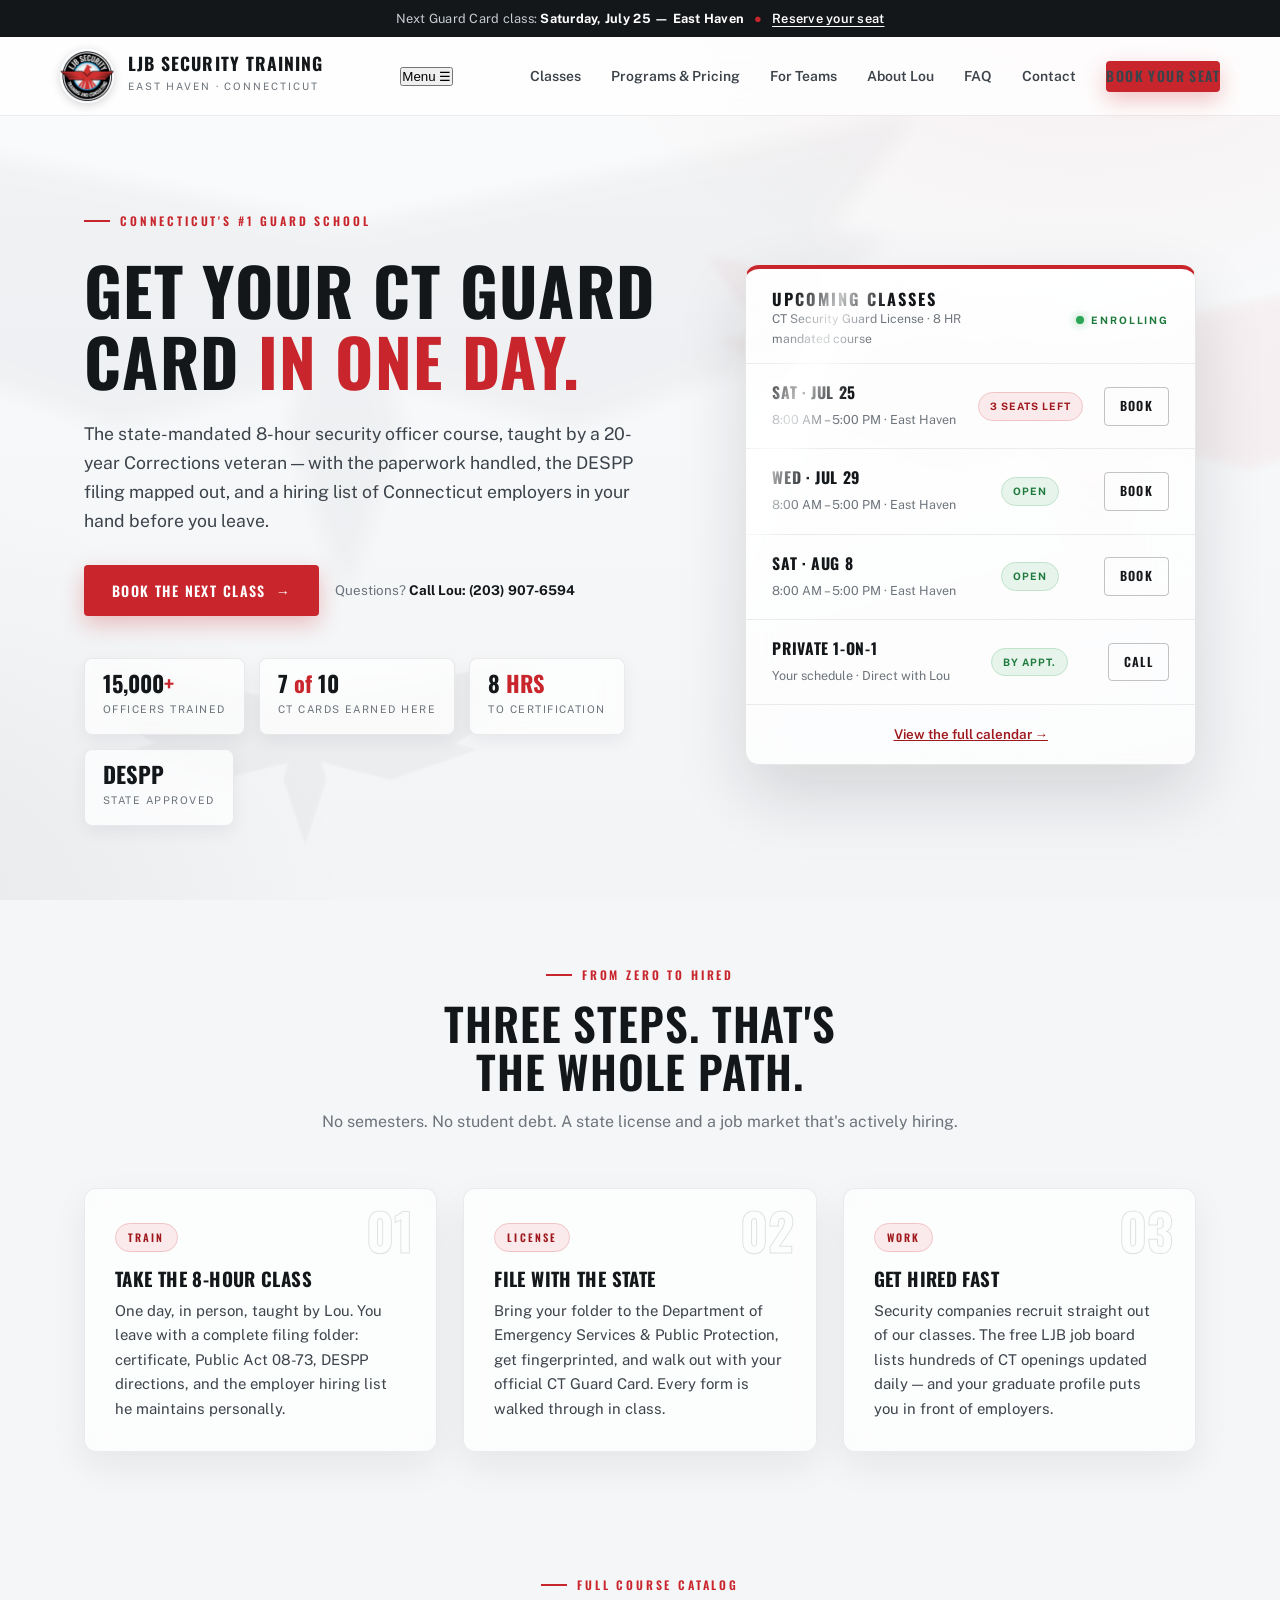
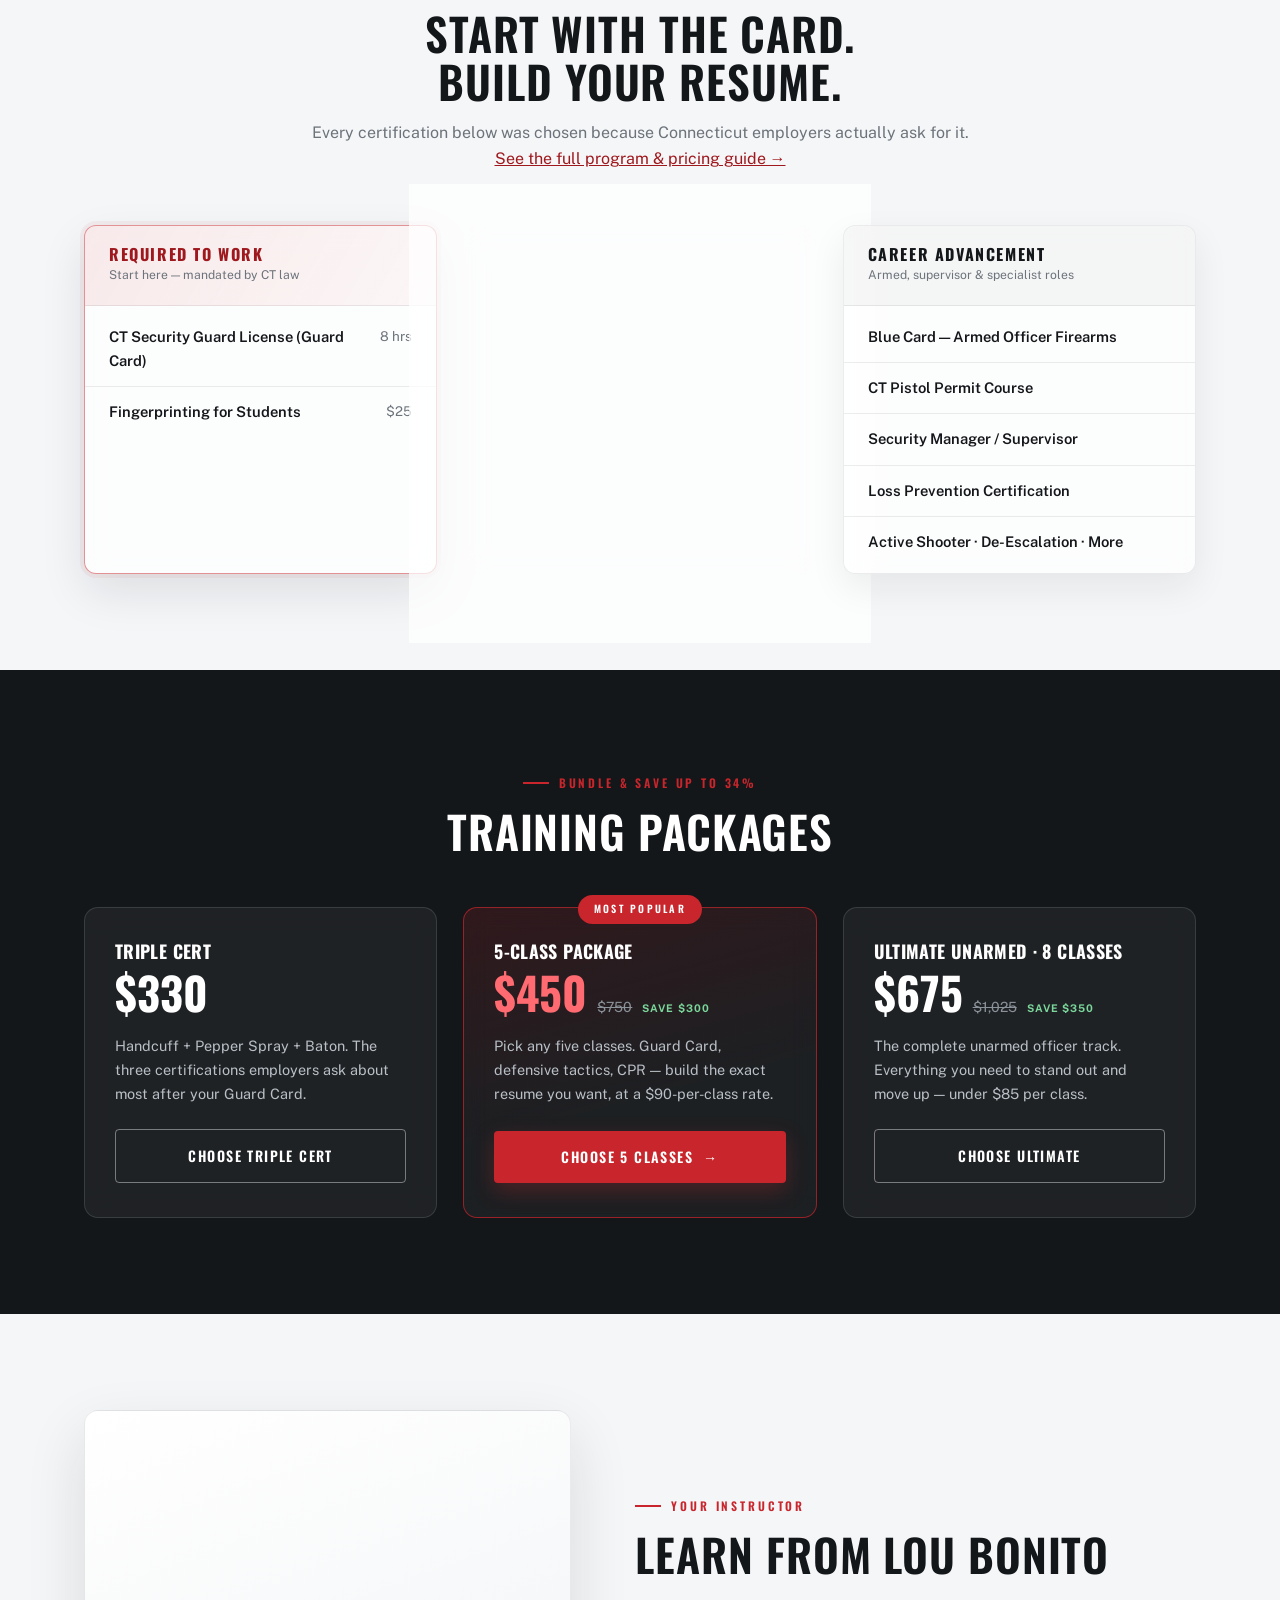
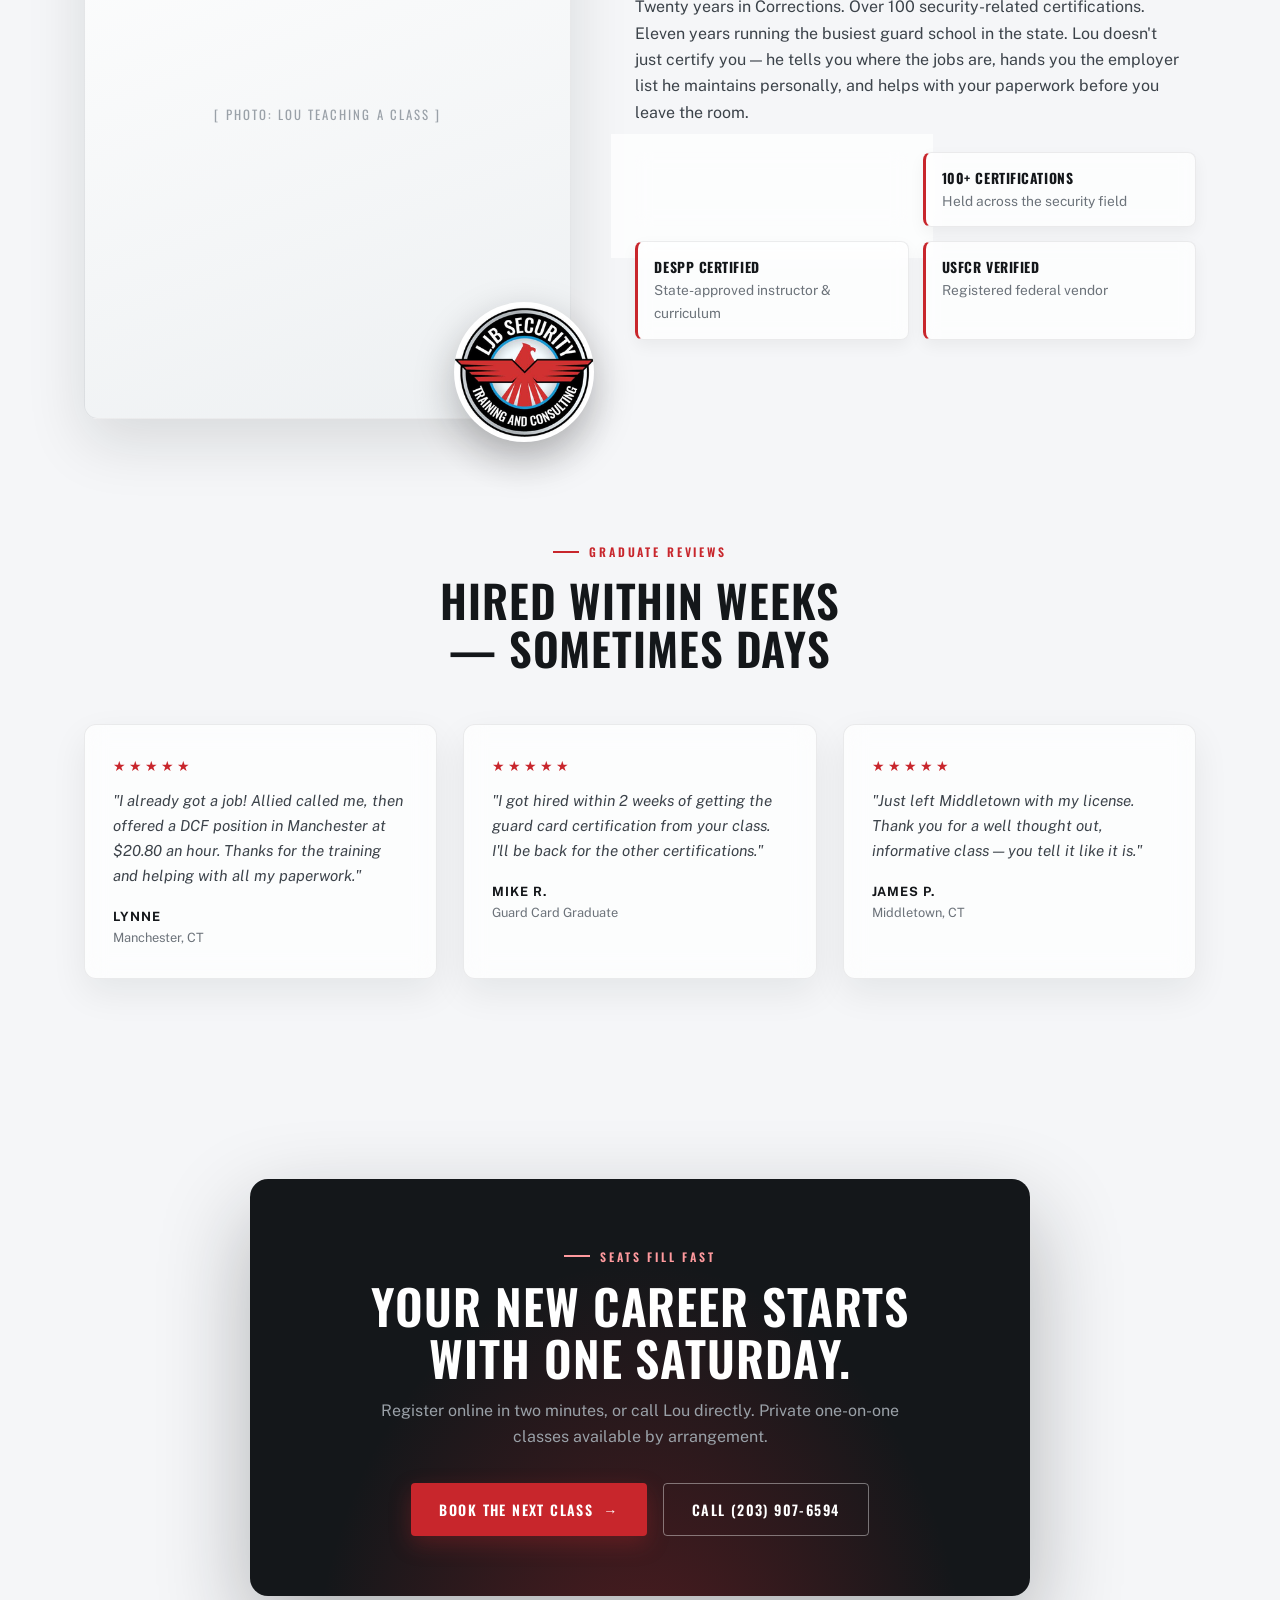
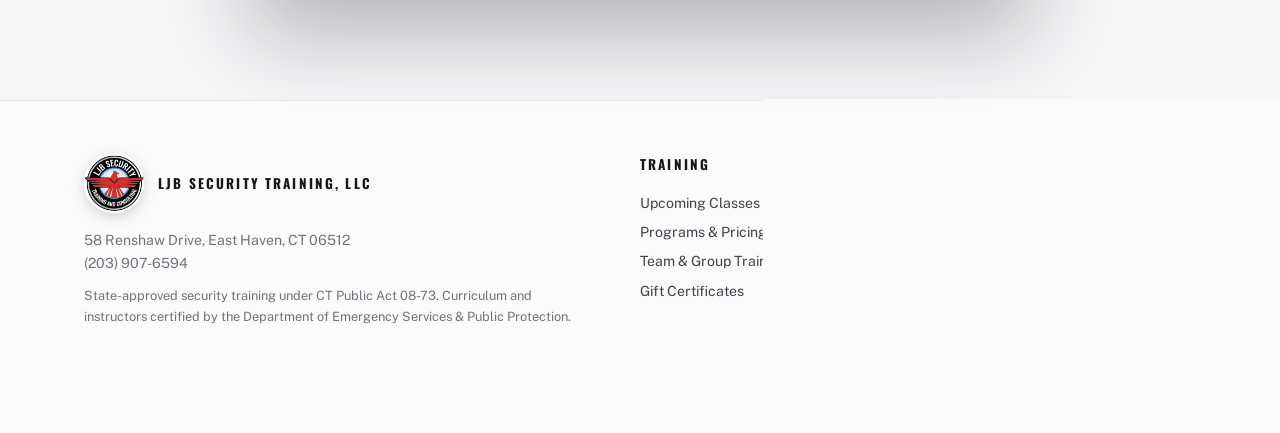
==== commit 1c909295: "Add files via upload take 2" ====
--- a/index.html
+++ b/index.html
@@ -8,6 +8,9 @@
 <link rel="preconnect" href="https://fonts.googleapis.com">
 <link href="https://fonts.googleapis.com/css2?family=Oswald:wght@400;500;600;700&family=Public+Sans:ital,wght@0,400;0,500;0,600;0,700;1,400&display=swap" rel="stylesheet">
 <link rel="stylesheet" href="css/styles.css">
+<script type="application/ld+json">
+{"@context":"https://schema.org","@type":"EducationalOrganization","name":"LJB Security Training, LLC","description":"Connecticut state-approved security officer training school. CT Guard Card certification in one day.","url":"https://www.ljbsecuritytraining.com","telephone":"+1-203-907-6594","address":{"@type":"PostalAddress","streetAddress":"58 Renshaw Drive","addressLocality":"East Haven","addressRegion":"CT","postalCode":"06512","addressCountry":"US"},"areaServed":"Connecticut"}
+</script>
 </head>
 <body>
 
@@ -22,16 +25,19 @@
 
 <nav>
   <div class="wrap navrow">
-    <a class="logo" href="#">
+    <a class="logo" href="index.html">
       <img src="img/logo.png" alt="LJB Security Training and Consulting">
       <div><b>LJB Security Training</b><span>East Haven · Connecticut</span></div>
     </a>
-    <div class="navlinks">
-      <a href="#classes">Classes</a>
+    <button class="menu-btn" aria-expanded="false" aria-controls="navlinks" onclick="const n=document.getElementById('navlinks');const o=n.classList.toggle('open');this.setAttribute('aria-expanded',o)">Menu ☰</button>
+    <div class="navlinks" id="navlinks">
+      <a href="index.html#classes">Classes</a>
       <a href="training.html">Programs &amp; Pricing</a>
       <a href="training.html#tracks">For Teams</a>
-      <a href="#about">About Lou</a>
-      <a href="#classes" class="btn">Book Your Seat</a>
+      <a href="about.html">About Lou</a>
+      <a href="faq.html">FAQ</a>
+      <a href="contact.html">Contact</a>
+      <a href="index.html#classes" class="btn">Book Your Seat</a>
     </div>
   </div>
 </nav>
@@ -221,11 +227,11 @@
       <a href="#">Gift Certificates</a>
     </div>
     <div>
-      <h4>For Graduates</h4>
-      <a href="#">CT Security Job Board</a>
-      <a href="#">Ready-to-Work Profiles</a>
-      <a href="#">Guard Card FAQ</a>
-      <a href="#">Corporate Accounts</a>
+      <h4>Info</h4>
+      <a href="about.html">About Lou</a>
+      <a href="faq.html">Guard Card FAQ</a>
+      <a href="contact.html">Contact &amp; Directions</a>
+      <a href="training.html#paths">Career Paths</a>
     </div>
   </div>
   <div class="copyright"><div class="wrap">© 2026 LJB Security Training, LLC · East Haven, Connecticut</div></div>
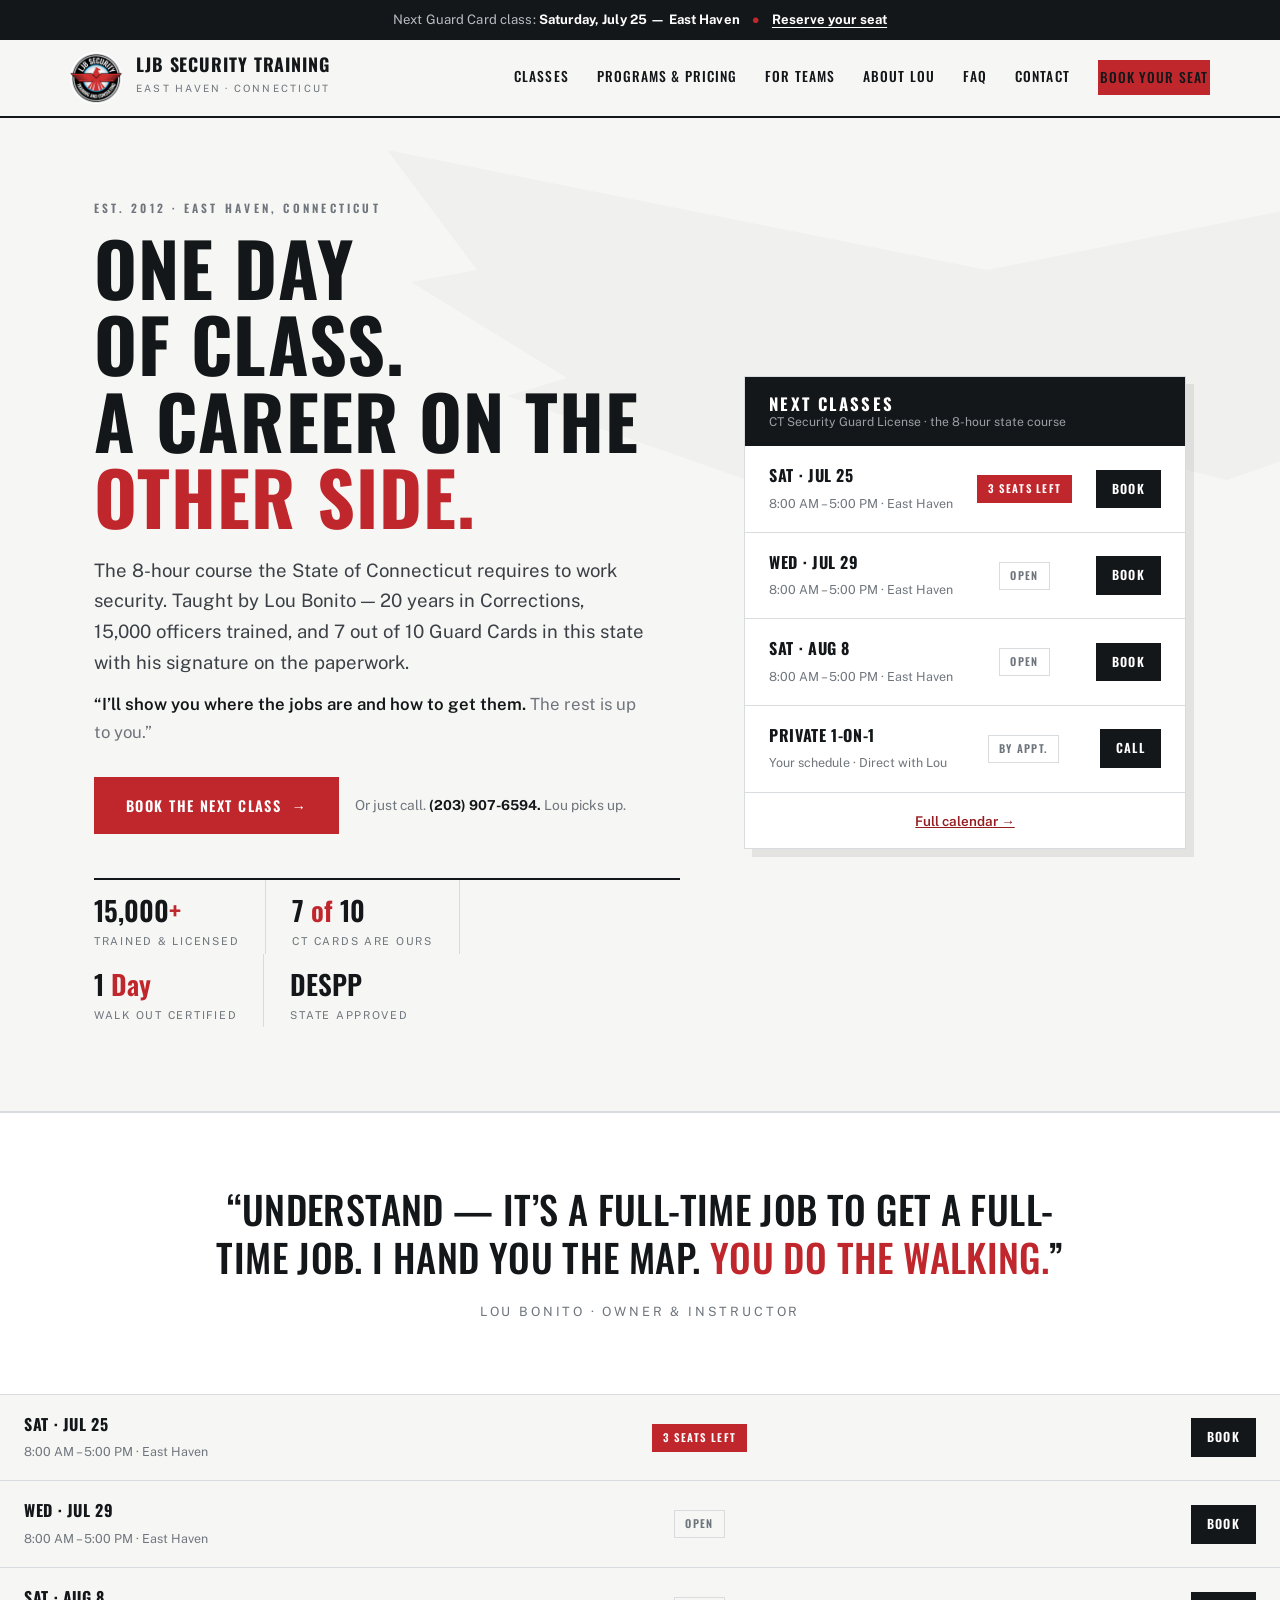
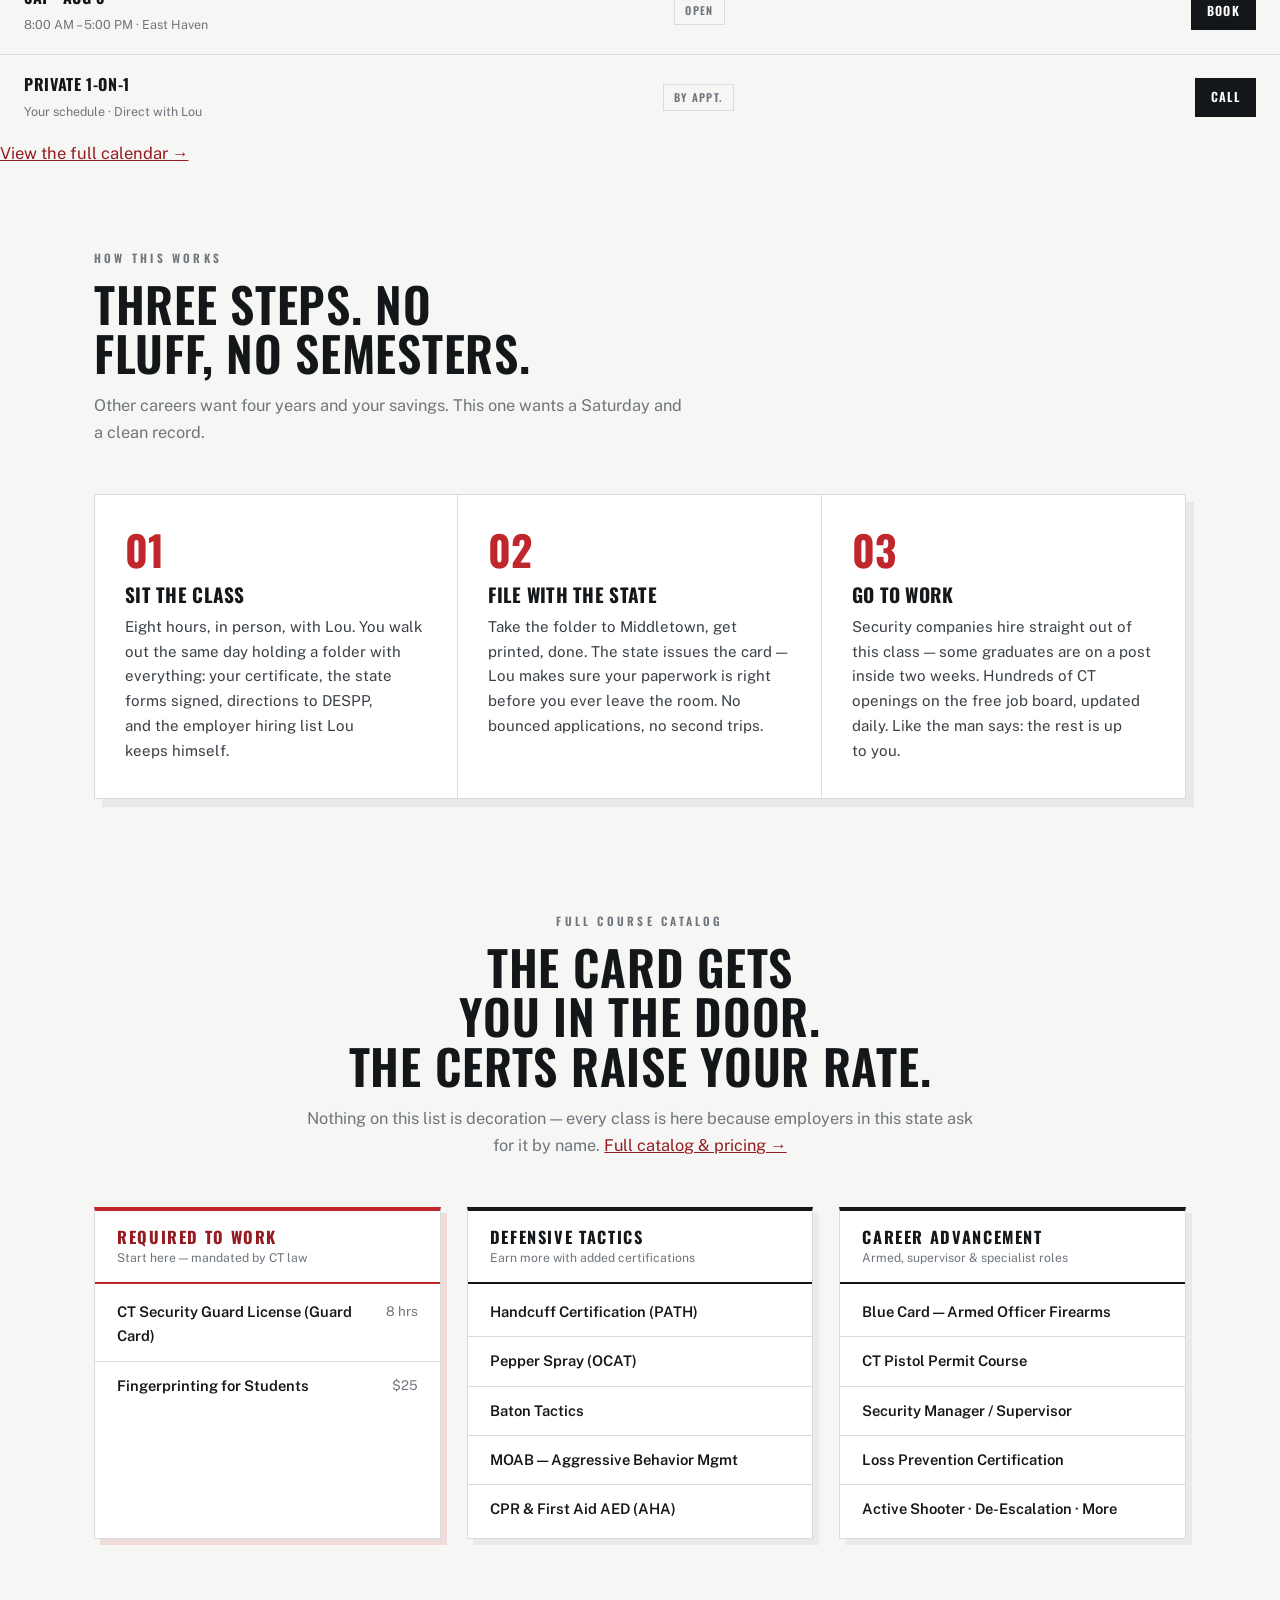
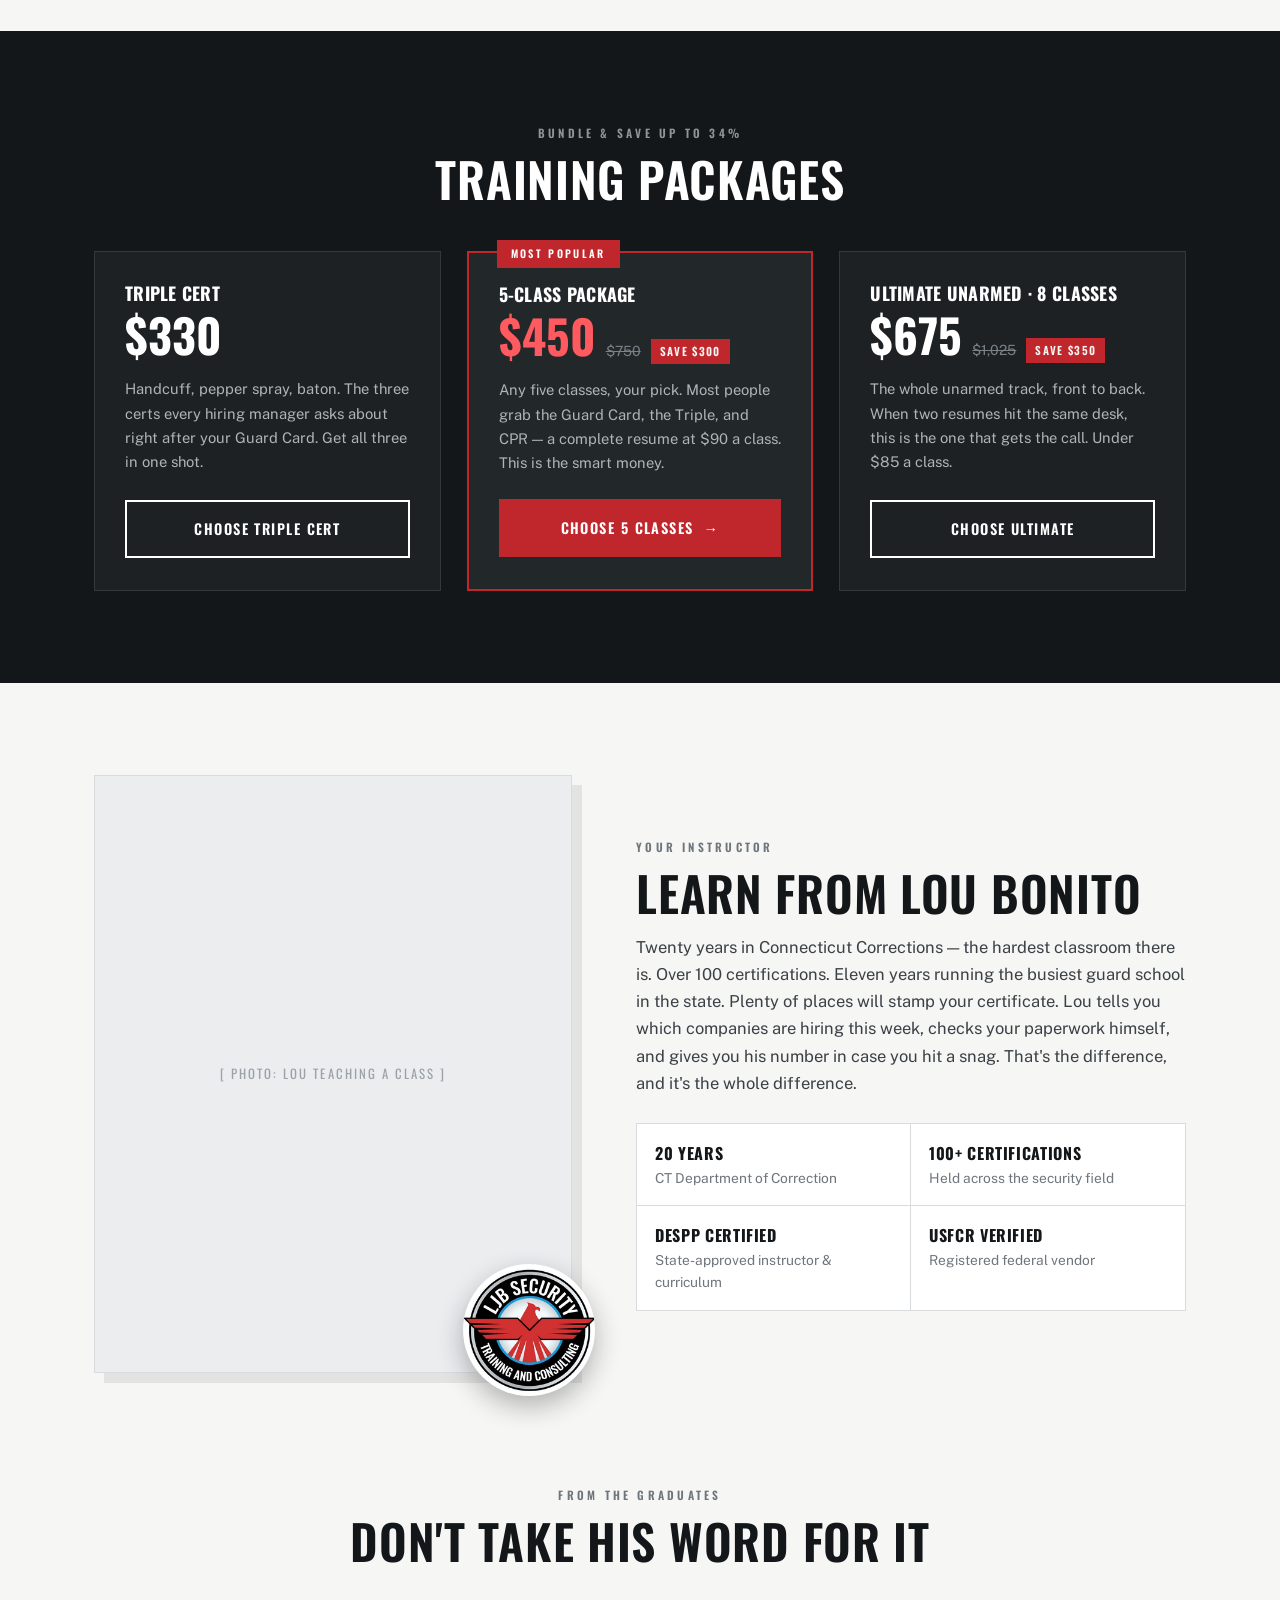
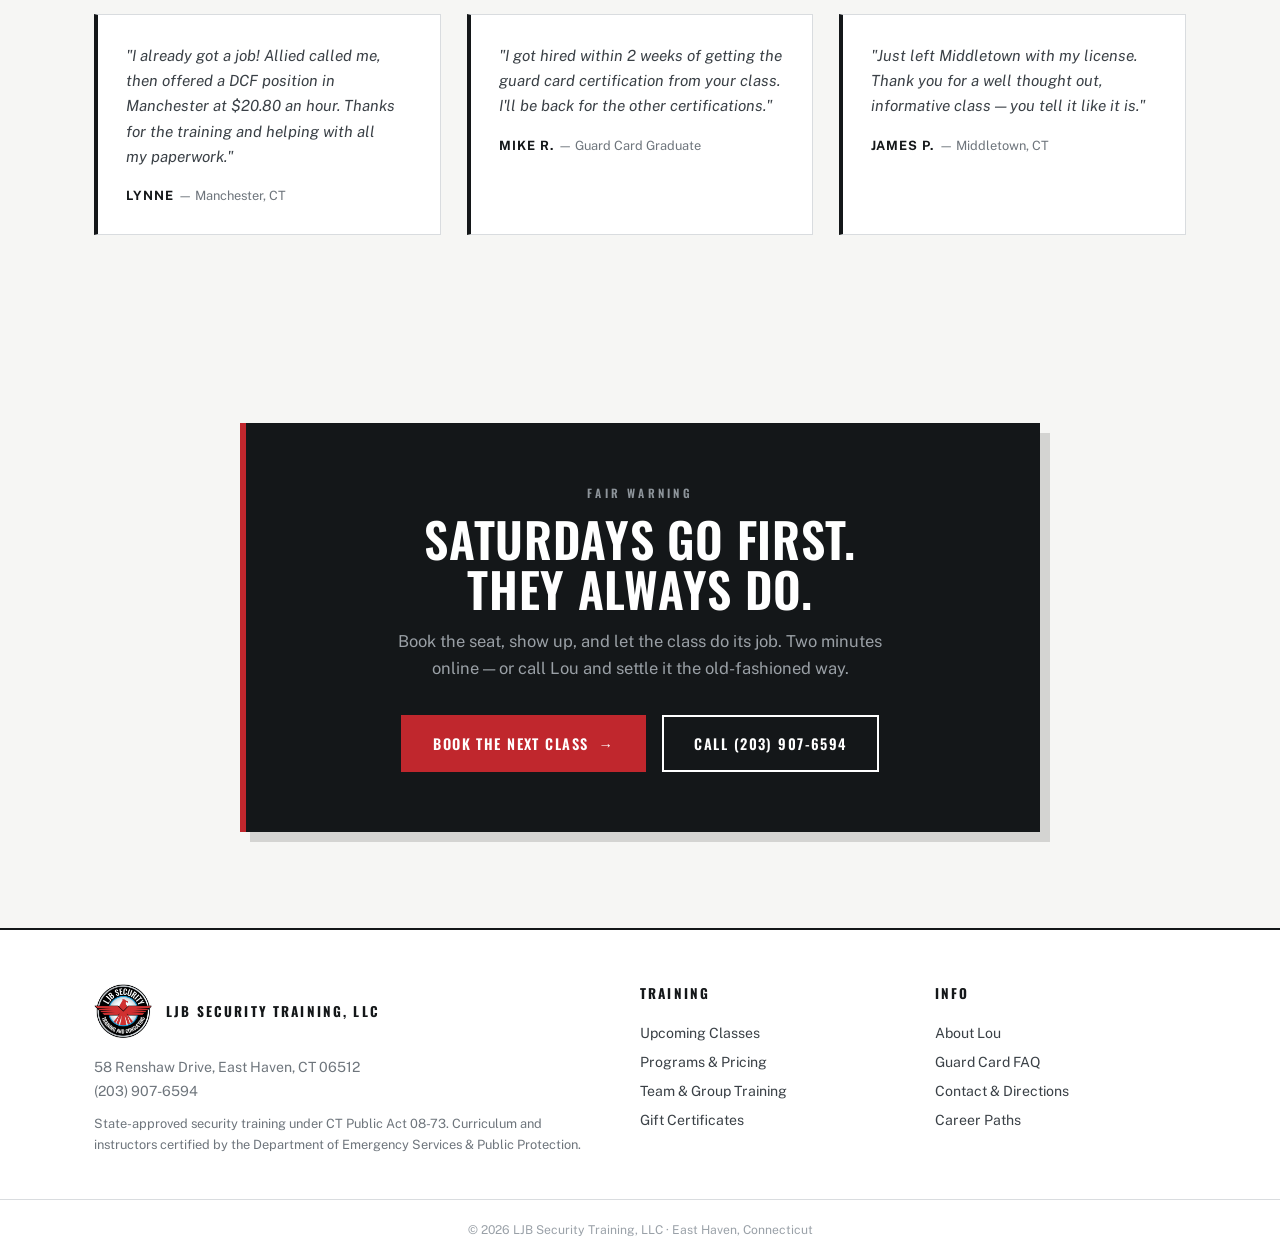
==== commit 43dd645c: "Add files via upload 3" ====
--- a/index.html
+++ b/index.html
@@ -45,17 +45,18 @@
 <header class="hero">
   <div class="wrap herogrid">
     <div class="rv on">
-      <span class="eyebrow">Connecticut's #1 Guard School</span>
-      <h1>Get your CT Guard Card <em>in one&nbsp;day.</em></h1>
-      <p class="lead">The state-mandated 8-hour security officer course, taught by a 20-year Corrections veteran — with the paperwork handled, the DESPP filing mapped out, and a hiring list of Connecticut employers in your hand before you&nbsp;leave.</p>
+      <span class="eyebrow">Est. 2012 · East Haven, Connecticut</span>
+      <h1>One day of class.<br>A career on the <em>other side.</em></h1>
+      <p class="lead">The 8-hour course the State of Connecticut requires to work security. Taught by Lou Bonito — 20 years in Corrections, 15,000 officers trained, and 7 out of 10 Guard Cards in this state with his signature on the paperwork.</p>
+      <p class="louline">&ldquo;I&rsquo;ll show you where the jobs are and how to get them. <span>The rest is up to you.&rdquo;</span></p>
       <div class="herocta">
-        <a class="btn" href="#classes">Book the Next Class <span class="arrow">→</span></a>
-        <span class="callout">Questions? <b>Call Lou: (203) 907-6594</b></span>
+        <a class="btn" href="#classes">Book the Next Class <span class="arrow">&rarr;</span></a>
+        <span class="callout">Or just call. <b>(203) 907-6594.</b> Lou picks up.</span>
       </div>
       <div class="trustline">
-        <div class="chip"><b>15,000<i>+</i></b><span>Officers Trained</span></div>
-        <div class="chip"><b>7 <i>of</i> 10</b><span>CT Cards Earned Here</span></div>
-        <div class="chip"><b>8 <i>HRS</i></b><span>To Certification</span></div>
+        <div class="chip"><b>15,000<i>+</i></b><span>Trained &amp; Licensed</span></div>
+        <div class="chip"><b>7 <i>of</i> 10</b><span>CT Cards Are Ours</span></div>
+        <div class="chip"><b>1 <i>Day</i></b><span>Walk Out Certified</span></div>
         <div class="chip"><b>DESPP</b><span>State Approved</span></div>
       </div>
     </div>
@@ -63,11 +64,27 @@
     <aside class="roster rv on d1" id="classes">
       <header>
         <div>
-          <h3>Upcoming Classes</h3>
-          <p>CT Security Guard License · 8 HR mandated course</p>
+          <h3>Next Classes</h3>
+          <p>CT Security Guard License · the 8-hour state course</p>
         </div>
-        <span class="live">Enrolling</span>
       </header>
+      <div class="rrow"><div class="d"><b>Sat · Jul 25</b><span>8:00 AM &ndash; 5:00 PM · East Haven</span></div><span class="seats low">3 seats left</span><a href="#">Book</a></div>
+      <div class="rrow"><div class="d"><b>Wed · Jul 29</b><span>8:00 AM &ndash; 5:00 PM · East Haven</span></div><span class="seats">Open</span><a href="#">Book</a></div>
+      <div class="rrow"><div class="d"><b>Sat · Aug 8</b><span>8:00 AM &ndash; 5:00 PM · East Haven</span></div><span class="seats">Open</span><a href="#">Book</a></div>
+      <div class="rrow"><div class="d"><b>Private 1-on-1</b><span>Your schedule · Direct with Lou</span></div><span class="seats">By appt.</span><a href="tel:2039076594">Call</a></div>
+      <footer><a href="#">Full calendar &rarr;</a></footer>
+    </aside>
+  </div>
+</header>
+
+<div class="pullband">
+  <div class="wrap">
+    <div class="pull rv">
+      <blockquote>&ldquo;Understand &mdash; it&rsquo;s a full-time job to get a full-time job. I hand you the map. <em>You do the walking.</em>&rdquo;</blockquote>
+      <cite>Lou Bonito · Owner &amp; Instructor</cite>
+    </div>
+  </div>
+</div>
       <div class="rrow"><div class="d"><b>Sat · Jul 25</b><span>8:00 AM – 5:00 PM · East Haven</span></div><span class="seats low">3 seats left</span><a href="#">Book</a></div>
       <div class="rrow"><div class="d"><b>Wed · Jul 29</b><span>8:00 AM – 5:00 PM · East Haven</span></div><span class="seats">Open</span><a href="#">Book</a></div>
       <div class="rrow"><div class="d"><b>Sat · Aug 8</b><span>8:00 AM – 5:00 PM · East Haven</span></div><span class="seats">Open</span><a href="#">Book</a></div>
@@ -77,17 +94,17 @@
   </div>
 </header>
 
-<section class="band" id="steps" style="padding-top:40px">
-  <div class="wrap">
-    <div class="sechead center rv">
-      <span class="eyebrow">From Zero to Hired</span>
-      <h2>Three steps. That's the whole&nbsp;path.</h2>
-      <p>No semesters. No student debt. A state license and a job market that's actively&nbsp;hiring.</p>
-    </div>
-    <div class="stepgrid">
-      <div class="step rv"><span class="num">01</span><span class="tag">Train</span><h3>Take the 8-hour class</h3><p>One day, in person, taught by Lou. You leave with a complete filing folder: certificate, Public Act 08-73, DESPP directions, and the employer hiring list he maintains&nbsp;personally.</p></div>
-      <div class="step rv d1"><span class="num">02</span><span class="tag">License</span><h3>File with the state</h3><p>Bring your folder to the Department of Emergency Services & Public Protection, get fingerprinted, and walk out with your official CT Guard Card. Every form is walked through in&nbsp;class.</p></div>
-      <div class="step rv d2"><span class="num">03</span><span class="tag">Work</span><h3>Get hired fast</h3><p>Security companies recruit straight out of our classes. The free LJB job board lists hundreds of CT openings updated daily — and your graduate profile puts you in front of&nbsp;employers.</p></div>
+<section class="band" id="steps" style="padding-top:80px">
+  <div class="wrap">
+    <div class="sechead rv">
+      <span class="eyebrow">How this works</span>
+      <h2>Three steps. No fluff, no&nbsp;semesters.</h2>
+      <p>Other careers want four years and your savings. This one wants a Saturday and a clean&nbsp;record.</p>
+    </div>
+    <div class="stepgrid rv">
+      <div class="step"><span class="num">01</span><h3>Sit the class</h3><p>Eight hours, in person, with Lou. You walk out the same day holding a folder with everything: your certificate, the state forms signed, directions to DESPP, and the employer hiring list Lou keeps himself.</p></div>
+      <div class="step"><span class="num">02</span><h3>File with the state</h3><p>Take the folder to Middletown, get printed, done. The state issues the card &mdash; Lou makes sure your paperwork is right before you ever leave the room. No bounced applications, no second trips.</p></div>
+      <div class="step"><span class="num">03</span><h3>Go to work</h3><p>Security companies hire straight out of this class &mdash; some graduates are on a post inside two weeks. Hundreds of CT openings on the free job board, updated daily. Like the man says: the rest is up to you.</p></div>
     </div>
   </div>
 </section>
@@ -96,8 +113,8 @@
   <div class="wrap">
     <div class="sechead center rv">
       <span class="eyebrow">Full Course Catalog</span>
-      <h2>Start with the card. Build your&nbsp;resume.</h2>
-      <p>Every certification below was chosen because Connecticut employers actually ask for&nbsp;it. <a href="training.html">See the full program &amp; pricing guide →</a></p>
+      <h2>The card gets you in the door.<br>The certs raise your&nbsp;rate.</h2>
+      <p>Nothing on this list is decoration &mdash; every class is here because employers in this state ask for it by name. <a href="training.html">Full catalog &amp; pricing →</a></p>
     </div>
     <div class="coursecols">
       <div class="ccol featured rv">
@@ -141,20 +158,20 @@
       <div class="pk rv">
         <h3>Triple Cert</h3>
         <div><span class="price">$330</span></div>
-        <p>Handcuff + Pepper Spray + Baton. The three certifications employers ask about most after your Guard&nbsp;Card.</p>
+        <p>Handcuff, pepper spray, baton. The three certs every hiring manager asks about right after your Guard Card. Get all three in one shot.</p>
         <a class="btn line" href="training.html#bundles">Choose Triple Cert</a>
       </div>
       <div class="pk best rv d1">
         <span class="best-tag">Most Popular</span>
         <h3>5-Class Package</h3>
         <div><span class="price">$450</span><span class="was">$750</span><span class="save">Save $300</span></div>
-        <p>Pick any five classes. Guard Card, defensive tactics, CPR — build the exact resume you want, at a $90-per-class&nbsp;rate.</p>
+        <p>Any five classes, your pick. Most people grab the Guard Card, the Triple, and CPR — a complete resume at $90 a class. This is the smart money.</p>
         <a class="btn" href="training.html#bundles">Choose 5 Classes <span class="arrow">→</span></a>
       </div>
       <div class="pk rv d2">
         <h3>Ultimate Unarmed · 8 Classes</h3>
         <div><span class="price">$675</span><span class="was">$1,025</span><span class="save">Save $350</span></div>
-        <p>The complete unarmed officer track. Everything you need to stand out and move up — under $85 per&nbsp;class.</p>
+        <p>The whole unarmed track, front to back. When two resumes hit the same desk, this is the one that gets the call. Under $85 a class.</p>
         <a class="btn line" href="training.html#bundles">Choose Ultimate</a>
       </div>
     </div>
@@ -170,7 +187,7 @@
     <div class="rv d1">
       <span class="eyebrow">Your Instructor</span>
       <h2>Learn from Lou&nbsp;Bonito</h2>
-      <p style="margin-top:16px">Twenty years in Corrections. Over 100 security-related certifications. Eleven years running the busiest guard school in the state. Lou doesn't just certify you — he tells you where the jobs are, hands you the employer list he maintains personally, and helps with your paperwork before you leave the&nbsp;room.</p>
+      <p style="margin-top:16px">Twenty years in Connecticut Corrections — the hardest classroom there is. Over 100 certifications. Eleven years running the busiest guard school in the state. Plenty of places will stamp your certificate. Lou tells you which companies are hiring this week, checks your paperwork himself, and gives you his number in case you hit a snag. That's the difference, and it's the whole difference.</p>
       <div class="creds">
         <div><b>20 Years</b>CT Department of Correction</div>
         <div><b>100+ Certifications</b>Held across the security field</div>
@@ -184,8 +201,8 @@
 <section class="band" style="padding-top:20px">
   <div class="wrap">
     <div class="sechead center rv">
-      <span class="eyebrow">Graduate Reviews</span>
-      <h2>Hired within weeks — sometimes&nbsp;days</h2>
+      <span class="eyebrow">From the graduates</span>
+      <h2>Don't take his word for&nbsp;it</h2>
     </div>
     <div class="qgrid">
       <div class="q rv"><div class="stars">★★★★★</div><p>"I already got a job! Allied called me, then offered a DCF position in Manchester at $20.80 an hour. Thanks for the training and helping with all my&nbsp;paperwork."</p><footer>Lynne <span>Manchester, CT</span></footer></div>
@@ -198,9 +215,9 @@
 <section class="final">
   <div class="wrap">
     <div class="finalglass rv">
-      <span class="eyebrow">Seats fill fast</span>
-      <h2>Your new career starts with one&nbsp;Saturday.</h2>
-      <p>Register online in two minutes, or call Lou directly. Private one-on-one classes available by&nbsp;arrangement.</p>
+      <span class="eyebrow">Fair warning</span>
+      <h2>Saturdays go first. They always&nbsp;do.</h2>
+      <p>Book the seat, show up, and let the class do its job. Two minutes online — or call Lou and settle it the old-fashioned&nbsp;way.</p>
       <div class="ctas">
         <a class="btn" href="#classes">Book the Next Class <span class="arrow">→</span></a>
         <a class="btn line" href="tel:2039076594">Call (203) 907-6594</a>
--- a/css/styles.css
+++ b/css/styles.css
@@ -1,275 +1,318 @@
-
 :root{
-  --ink:#14171A;
-  --body:#3C434A;
-  --red:#C8262C;
-  --red-deep:#9E181D;
-  --silver:#E6E9EC;
-  --gray:#6C737A;
-  --bg:#F5F6F8;
-  --card:rgba(255,255,255,.72);
-  --card-line:rgba(20,23,26,.08);
-  --white:#FFFFFF;
+  --ink:#141719;
+  --body:#3A4046;
+  --red:#C0272D;
+  --red-deep:#951B20;
+  --silver:#E4E7EA;
+  --gray:#6E757C;
+  --paper:#F6F6F4;
+  --card:#FFFFFF;
+  --line:#D9DCDF;
+  --rule:#141719;
 }
 *{margin:0;padding:0;box-sizing:border-box}
 html{scroll-behavior:smooth}
-body{font-family:'Public Sans',sans-serif;background:var(--bg);color:var(--body);line-height:1.65;font-size:16px;overflow-x:hidden}
-h1,h2,h3{font-family:'Oswald',sans-serif;color:var(--ink);text-transform:uppercase;letter-spacing:.02em;line-height:1.08;text-wrap:balance}
+body{font-family:'Public Sans',sans-serif;background:var(--paper);color:var(--body);line-height:1.65;font-size:16.5px;overflow-x:hidden}
+h1,h2,h3{font-family:'Oswald',sans-serif;color:var(--ink);text-transform:uppercase;letter-spacing:.015em;line-height:1.04;text-wrap:balance}
 p{text-wrap:pretty}
 a{color:var(--red-deep)}
 ::selection{background:var(--red);color:#fff}
-.wrap{max-width:1160px;margin:0 auto;padding:0 24px;position:relative;z-index:2}
-.eyebrow{font-family:'Oswald',sans-serif;font-size:.74rem;font-weight:600;letter-spacing:.24em;text-transform:uppercase;color:var(--red);display:inline-flex;align-items:center;gap:10px;margin-bottom:14px}
-.eyebrow::before{content:"";width:26px;height:2px;background:var(--red)}
-section h2{font-size:clamp(1.85rem,3.8vw,2.8rem);font-weight:600}
-
-/* ------- atmosphere: soft layered depth on light ------- */
-.atmosphere{position:fixed;inset:0;z-index:0;pointer-events:none;
-  background:
-    radial-gradient(900px 600px at 85% -5%, rgba(200,38,44,.06), transparent 60%),
-    radial-gradient(800px 700px at -10% 100%, rgba(20,23,26,.05), transparent 60%),
-    linear-gradient(180deg,#FAFBFC,#F2F4F6)}
-.wing{position:absolute;fill:#14171A}
-.wing.far{width:1150px;top:6%;left:-18%;opacity:.028;filter:blur(10px)}
-.wing.mid{width:780px;top:24%;right:-16%;opacity:.035;filter:blur(4px)}
-.wing.near{width:430px;bottom:5%;left:7%;opacity:.03;filter:blur(1px)}
+.wrap{max-width:1140px;margin:0 auto;padding:0 24px;position:relative;z-index:2}
+.eyebrow{font-family:'Oswald',sans-serif;font-size:.72rem;font-weight:600;letter-spacing:.28em;text-transform:uppercase;color:var(--gray);display:block;margin-bottom:12px}
+section h2{font-size:clamp(1.9rem,4vw,3rem);font-weight:600}
+
+/* faint wing watermark — one, quiet */
+.atmosphere{position:fixed;inset:0;z-index:0;pointer-events:none}
+.wing{position:absolute;fill:#141719}
+.wing.far{width:1200px;top:10%;right:-24%;opacity:.022}
+.wing.mid,.wing.near{display:none}
 .wing.red{fill:var(--red)}
 
-/* ------- top strip ------- */
-.strip{position:relative;z-index:5;background:var(--ink);color:#C9CED3;font-size:.8rem;padding:8px 0;text-align:center;letter-spacing:.02em}
+/* top strip */
+.strip{position:relative;z-index:5;background:var(--ink);color:#B9BEC3;font-size:.82rem;padding:9px 0;text-align:center;letter-spacing:.01em}
 .strip strong{color:#fff}
-.strip a{color:#fff;font-weight:600;text-decoration:underline;text-underline-offset:3px}
-.strip .dot{color:var(--red);margin:0 10px}
-
-/* ------- glass nav ------- */
-nav{position:sticky;top:0;z-index:60;backdrop-filter:blur(16px) saturate(1.3);-webkit-backdrop-filter:blur(16px) saturate(1.3);background:rgba(255,255,255,.78);border-bottom:1px solid var(--card-line)}
+.strip a{color:#fff;font-weight:700;text-decoration:underline;text-underline-offset:3px}
+.strip .dot{color:var(--red);margin:0 12px}
+
+/* nav */
+nav{position:sticky;top:0;z-index:60;background:rgba(246,246,244,.95);backdrop-filter:blur(8px);-webkit-backdrop-filter:blur(8px);border-bottom:2px solid var(--ink)}
 .navrow{display:flex;align-items:center;justify-content:space-between;padding:12px 0}
 .logo{display:flex;align-items:center;gap:14px;text-decoration:none}
-.logo img{width:54px;height:54px;border-radius:50%;box-shadow:0 2px 10px rgba(20,23,26,.18)}
-.logo b{font-family:'Oswald',sans-serif;font-size:1.1rem;color:var(--ink);text-transform:uppercase;letter-spacing:.06em;line-height:1.05;display:block}
-.logo span{font-size:.64rem;letter-spacing:.2em;text-transform:uppercase;color:var(--gray)}
-.navlinks{display:flex;gap:30px;align-items:center}
-.navlinks a{text-decoration:none;font-weight:600;font-size:.87rem;color:var(--body);position:relative;padding:4px 0}
-.navlinks a::after{content:"";position:absolute;left:0;bottom:0;width:0;height:2px;background:var(--red);transition:width .25s}
-.navlinks a:hover{color:var(--ink)}
-.navlinks a:hover::after{width:100%}
-
-/* ------- buttons ------- */
-.btn{display:inline-flex;align-items:center;gap:10px;background:var(--red);color:#fff;font-family:'Oswald',sans-serif;font-weight:600;text-transform:uppercase;letter-spacing:.1em;font-size:.88rem;padding:14px 28px;text-decoration:none;border:none;border-radius:4px;cursor:pointer;box-shadow:0 8px 22px rgba(200,38,44,.28);transition:transform .18s,box-shadow .18s,background .18s}
-.btn:hover{background:var(--red-deep);transform:translateY(-2px);box-shadow:0 12px 30px rgba(200,38,44,.36)}
-.btn.line{background:transparent;color:var(--ink);border:1.5px solid rgba(20,23,26,.35);box-shadow:none}
-.btn.line:hover{background:var(--ink);color:#fff;border-color:var(--ink)}
+.logo img{width:52px;height:52px;border-radius:50%}
+.logo b{font-family:'Oswald',sans-serif;font-size:1.12rem;color:var(--ink);text-transform:uppercase;letter-spacing:.05em;line-height:1.05;display:block}
+.logo span{font-size:.63rem;letter-spacing:.22em;text-transform:uppercase;color:var(--gray)}
+.navlinks{display:flex;gap:28px;align-items:center}
+.navlinks a{text-decoration:none;font-family:'Oswald',sans-serif;font-weight:500;font-size:.85rem;letter-spacing:.08em;text-transform:uppercase;color:var(--ink);border-bottom:2px solid transparent;padding:4px 0}
+.navlinks a:hover{border-bottom-color:var(--red)}
+
+/* buttons — square, flat, confident */
+.btn{display:inline-flex;align-items:center;gap:10px;background:var(--red);color:#fff;font-family:'Oswald',sans-serif;font-weight:600;text-transform:uppercase;letter-spacing:.1em;font-size:.9rem;padding:15px 30px;text-decoration:none;border:2px solid var(--red);border-radius:0;cursor:pointer;transition:background .15s,border-color .15s}
+.btn:hover{background:var(--red-deep);border-color:var(--red-deep);color:#fff}
+.btn.line{background:transparent;color:var(--ink);border:2px solid var(--ink)}
+.btn.line:hover{background:var(--ink);color:#fff}
 .btn .arrow{transition:transform .18s}
 .btn:hover .arrow{transform:translateX(4px)}
 
-/* ------- hero ------- */
-.hero{position:relative;z-index:2;padding:88px 0 92px}
+/* hero */
+.hero{position:relative;z-index:2;padding:80px 0 84px;border-bottom:1px solid var(--line)}
 .herogrid{display:grid;grid-template-columns:1.22fr .92fr;gap:64px;align-items:center}
-.hero h1{font-size:clamp(2.5rem,5.4vw,4.1rem);font-weight:700;margin:10px 0 22px}
+.hero h1{font-size:clamp(2.7rem,6vw,4.6rem);font-weight:700;margin:6px 0 20px}
 .hero h1 em{font-style:normal;color:var(--red)}
-.hero p.lead{font-size:1.1rem;color:var(--body);max-width:52ch;margin-bottom:30px}
+.hero p.lead{font-size:1.16rem;color:var(--body);max-width:50ch;margin-bottom:14px}
+.hero p.louline{font-size:1.05rem;color:var(--ink);font-weight:600;max-width:50ch;margin-bottom:30px}
+.hero p.louline span{color:var(--gray);font-weight:400}
 .herocta{display:flex;gap:16px;flex-wrap:wrap;align-items:center}
-.callout{font-size:.84rem;color:var(--gray)}
+.callout{font-size:.86rem;color:var(--gray)}
 .callout b{color:var(--ink)}
-.trustline{margin-top:42px;display:flex;flex-wrap:wrap;gap:14px}
-.chip{backdrop-filter:blur(10px);-webkit-backdrop-filter:blur(10px);background:var(--card);border:1px solid var(--card-line);border-radius:8px;padding:12px 18px;box-shadow:0 6px 18px rgba(20,23,26,.06)}
-.chip b{display:block;font-family:'Oswald',sans-serif;font-size:1.4rem;color:var(--ink);line-height:1.1}
+.trustline{margin-top:44px;border-top:2px solid var(--ink);display:flex;flex-wrap:wrap}
+.chip{background:none;border:none;border-right:1px solid var(--line);border-radius:0;padding:16px 26px 0 0;margin-right:26px;box-shadow:none}
+.chip:last-child{border-right:none}
+.chip b{display:block;font-family:'Oswald',sans-serif;font-size:1.7rem;color:var(--ink);line-height:1.1;font-weight:600}
 .chip b i{font-style:normal;color:var(--red)}
-.chip span{font-size:.66rem;letter-spacing:.14em;text-transform:uppercase;color:var(--gray)}
-
-/* roster — the booking glass */
-.roster{position:relative;backdrop-filter:blur(18px) saturate(1.3);-webkit-backdrop-filter:blur(18px) saturate(1.3);background:linear-gradient(165deg,rgba(255,255,255,.92),rgba(255,255,255,.72));border:1px solid rgba(20,23,26,.1);border-top:4px solid var(--red);border-radius:14px;box-shadow:0 30px 70px rgba(20,23,26,.14);overflow:hidden}
-.roster::before{content:"";position:absolute;top:-60%;left:-30%;width:70%;height:200%;background:linear-gradient(105deg,transparent 42%,rgba(255,255,255,.75) 50%,transparent 58%);transform:rotate(8deg);pointer-events:none}
-.roster header{padding:22px 26px 14px;border-bottom:1px solid var(--card-line);display:flex;justify-content:space-between;align-items:center;gap:12px}
-.roster header h3{font-size:1.02rem;letter-spacing:.12em}
-.roster header p{font-size:.76rem;color:var(--gray)}
-.live{display:inline-flex;align-items:center;gap:7px;font-size:.64rem;font-weight:700;letter-spacing:.18em;text-transform:uppercase;color:#1E7A3C}
-.live::before{content:"";width:8px;height:8px;border-radius:50%;background:#2BA653;box-shadow:0 0 8px rgba(43,166,83,.6);animation:pulse 1.8s infinite}
-@keyframes pulse{50%{opacity:.35}}
-.rrow{display:flex;justify-content:space-between;align-items:center;padding:16px 26px;border-bottom:1px solid var(--card-line);gap:12px;transition:background .2s}
-.rrow:hover{background:rgba(20,23,26,.025)}
-.rrow .d b{display:block;font-family:'Oswald',sans-serif;color:var(--ink);font-size:.98rem;text-transform:uppercase;letter-spacing:.04em}
+.chip span{font-size:.68rem;letter-spacing:.16em;text-transform:uppercase;color:var(--gray)}
+
+/* roster — the object on the page */
+.roster{position:relative;background:var(--card);border:1px solid var(--line);border-radius:0;box-shadow:8px 8px 0 rgba(20,23,25,.08)}
+.roster::before{display:none}
+.roster header{padding:0;border-bottom:none;display:block}
+.roster header>div{background:var(--ink);color:#fff;padding:18px 24px 14px}
+.roster header h3{font-size:1.05rem;letter-spacing:.14em;color:#fff}
+.roster header p{font-size:.76rem;color:#9AA0A6}
+.live{display:none}
+.rrow{display:flex;justify-content:space-between;align-items:center;padding:16px 24px;border-bottom:1px solid var(--line);gap:12px}
+.rrow:last-of-type{border-bottom:none}
+.rrow .d b{display:block;font-family:'Oswald',sans-serif;color:var(--ink);font-size:1rem;text-transform:uppercase;letter-spacing:.04em}
 .rrow .d span{font-size:.78rem;color:var(--gray)}
-.seats{font-size:.64rem;font-weight:700;letter-spacing:.1em;text-transform:uppercase;padding:5px 11px;border-radius:20px;background:#E7F4EB;color:#1E7A3C;border:1px solid #BFE3CB;white-space:nowrap}
-.seats.low{background:#FBEAEB;color:var(--red-deep);border-color:#F0C4C6}
-.rrow>a{font-family:'Oswald',sans-serif;font-size:.78rem;font-weight:600;letter-spacing:.1em;text-transform:uppercase;text-decoration:none;color:var(--ink);border:1.5px solid rgba(20,23,26,.25);border-radius:4px;padding:8px 15px;transition:all .2s;white-space:nowrap}
-.rrow>a:hover{background:var(--red);border-color:var(--red);color:#fff}
-.roster footer{padding:16px 26px;text-align:center}
+.seats{font-family:'Oswald',sans-serif;font-size:.68rem;font-weight:600;letter-spacing:.12em;text-transform:uppercase;padding:4px 10px;border-radius:0;background:none;color:var(--gray);border:1px solid var(--line);white-space:nowrap}
+.seats.low{background:var(--red);color:#fff;border-color:var(--red)}
+.rrow>a{font-family:'Oswald',sans-serif;font-size:.78rem;font-weight:600;letter-spacing:.1em;text-transform:uppercase;text-decoration:none;color:#fff;background:var(--ink);border:none;border-radius:0;padding:9px 16px;transition:background .2s;white-space:nowrap}
+.rrow>a:hover{background:var(--red)}
+.roster footer{padding:14px 24px;border-top:1px solid var(--line);text-align:center}
 .roster footer a{font-size:.84rem;font-weight:600}
 
-/* ------- section shells ------- */
-.band{position:relative;z-index:2;padding:96px 0}
+/* section shells */
+.band{position:relative;z-index:2;padding:92px 0}
 .band.dark{background:var(--ink);color:var(--silver)}
 .band.dark h2{color:#fff}
-.band.dark .sechead p{color:#9AA1A8}
-.sechead{max-width:660px;margin-bottom:52px}
+.band.dark .sechead p{color:#9AA0A6}
+.band.dark .eyebrow{color:#8E959B}
+.sechead{max-width:680px;margin-bottom:48px}
 .sechead.center{margin-left:auto;margin-right:auto;text-align:center}
-.sechead.center .eyebrow{justify-content:center}
-.sechead p{margin-top:14px;color:var(--gray)}
+.sechead p{margin-top:14px;color:var(--gray);font-size:1.02rem}
+
+/* the Lou pull-quote band */
+.pullband{position:relative;z-index:2;background:var(--card);border-top:1px solid var(--line);border-bottom:1px solid var(--line);padding:72px 0}
+.pull{max-width:880px;margin:0 auto;text-align:center}
+.pull blockquote{font-family:'Oswald',sans-serif;font-size:clamp(1.5rem,3.4vw,2.4rem);font-weight:500;line-height:1.25;color:var(--ink);text-transform:uppercase;letter-spacing:.01em;text-wrap:balance}
+.pull blockquote em{font-style:normal;color:var(--red)}
+.pull cite{display:block;margin-top:20px;font-style:normal;font-size:.8rem;letter-spacing:.22em;text-transform:uppercase;color:var(--gray)}
 
 /* steps */
-.stepgrid{display:grid;grid-template-columns:repeat(3,1fr);gap:26px}
-.step{position:relative;backdrop-filter:blur(12px);-webkit-backdrop-filter:blur(12px);background:var(--card);border:1px solid var(--card-line);border-radius:12px;padding:34px 30px 30px;box-shadow:0 14px 36px rgba(20,23,26,.07);transition:transform .25s,box-shadow .25s}
-.step:hover{transform:translateY(-6px);box-shadow:0 22px 48px rgba(20,23,26,.12)}
-.step .num{position:absolute;top:16px;right:22px;font-family:'Oswald',sans-serif;font-size:3.2rem;font-weight:700;color:transparent;-webkit-text-stroke:1px rgba(20,23,26,.12);line-height:1}
-.step .tag{display:inline-block;background:#FBEAEB;border:1px solid #F0C4C6;color:var(--red-deep);font-family:'Oswald',sans-serif;font-weight:600;font-size:.66rem;letter-spacing:.2em;text-transform:uppercase;padding:5px 12px;border-radius:20px;margin-bottom:16px}
-.step h3{font-size:1.18rem;margin-bottom:10px}
-.step p{font-size:.93rem}
+.stepgrid{display:grid;grid-template-columns:repeat(3,1fr);gap:0;border:1px solid var(--line);background:var(--card);box-shadow:8px 8px 0 rgba(20,23,25,.06)}
+.step{background:none;border:none;border-right:1px solid var(--line);border-radius:0;padding:34px 30px;box-shadow:none;position:relative;backdrop-filter:none;-webkit-backdrop-filter:none;transition:none}
+.step:hover{transform:none;box-shadow:none}
+.step:last-child{border-right:none}
+.step .num{position:static;display:block;font-family:'Oswald',sans-serif;font-size:2.6rem;font-weight:700;color:var(--red);-webkit-text-stroke:0;line-height:1;margin-bottom:14px}
+.step .tag{display:none}
+.step h3{font-size:1.2rem;margin-bottom:10px}
+.step p{font-size:.94rem}
 
 /* courses */
 .coursecols{display:grid;grid-template-columns:repeat(3,1fr);gap:26px}
-.ccol{backdrop-filter:blur(12px);-webkit-backdrop-filter:blur(12px);background:var(--card);border:1px solid var(--card-line);border-radius:12px;overflow:hidden;box-shadow:0 14px 36px rgba(20,23,26,.07)}
-.ccol header{padding:20px 24px;border-bottom:1px solid var(--card-line);background:rgba(20,23,26,.03)}
-.ccol header h3{font-size:1rem;letter-spacing:.1em}
+.ccol{background:var(--card);border:1px solid var(--line);border-top:4px solid var(--ink);border-radius:0;overflow:hidden;box-shadow:6px 6px 0 rgba(20,23,25,.05);backdrop-filter:none;-webkit-backdrop-filter:none}
+.ccol header{padding:18px 22px 14px;border-bottom:2px solid var(--ink);background:none}
+.ccol header h3{font-size:1.02rem;letter-spacing:.1em;color:var(--ink)}
 .ccol header p{font-size:.76rem;color:var(--gray);margin-top:2px}
-.ccol ul{list-style:none;padding:6px 0}
-.ccol li{padding:13px 24px;border-bottom:1px solid var(--card-line);font-size:.92rem;display:flex;justify-content:space-between;gap:10px}
+.ccol ul{list-style:none;padding:4px 0}
+.ccol li{padding:12px 22px;border-bottom:1px solid var(--line);font-size:.92rem;display:flex;justify-content:space-between;gap:10px}
 .ccol li:last-child{border-bottom:none}
 .ccol li b{font-weight:600;color:var(--ink)}
 .ccol li span{color:var(--gray);font-size:.84rem;white-space:nowrap}
-.ccol.featured{border:1.5px solid rgba(200,38,44,.5);box-shadow:0 18px 46px rgba(20,23,26,.1),0 0 0 4px rgba(200,38,44,.05)}
-.ccol.featured header{background:linear-gradient(120deg,rgba(200,38,44,.09),rgba(200,38,44,.03))}
+.ccol.featured{border-top-color:var(--red);box-shadow:6px 6px 0 rgba(192,39,45,.12)}
+.ccol.featured header{border-bottom-color:var(--red)}
 .ccol.featured header h3{color:var(--red-deep)}
 
-/* packages — dark professional band */
+/* packages — dark band */
 .pkgrid{display:grid;grid-template-columns:repeat(3,1fr);gap:26px;align-items:stretch}
-.pk{position:relative;background:rgba(255,255,255,.05);border:1px solid rgba(255,255,255,.12);border-radius:14px;padding:34px 30px;display:flex;flex-direction:column;backdrop-filter:blur(12px);-webkit-backdrop-filter:blur(12px);transition:transform .25s,border-color .25s}
-.pk:hover{transform:translateY(-6px);border-color:rgba(255,255,255,.25)}
+.pk{position:relative;background:#1D2124;border:1px solid #33383C;border-radius:0;padding:32px 30px;display:flex;flex-direction:column;backdrop-filter:none;-webkit-backdrop-filter:none;transition:border-color .2s}
+.pk:hover{transform:none;border-color:#565C61}
 .pk h3{color:#fff;font-size:1.12rem;margin-bottom:8px}
-.pk .price{font-family:'Oswald',sans-serif;font-size:2.8rem;color:#fff;font-weight:700;line-height:1}
-.pk .was{font-size:.88rem;color:#8B929A;text-decoration:line-through;margin-left:10px}
-.pk .save{display:inline-block;margin-left:10px;font-size:.66rem;font-weight:700;letter-spacing:.1em;color:#7BD79B;text-transform:uppercase}
-.pk p{font-size:.9rem;color:#B9C0C7;margin:14px 0 24px;flex:1}
+.pk .price{font-family:'Oswald',sans-serif;font-size:2.9rem;color:#fff;font-weight:700;line-height:1}
+.pk .was{font-size:.88rem;color:#7A8187;text-decoration:line-through;margin-left:10px}
+.pk .save{display:inline-block;margin-left:10px;font-family:'Oswald',sans-serif;font-size:.7rem;font-weight:600;letter-spacing:.12em;color:var(--paper);background:var(--red);padding:3px 9px;text-transform:uppercase}
+.pk p{font-size:.92rem;color:#AEB4BA;margin:14px 0 24px;flex:1}
 .pk .btn{justify-content:center}
-.pk .btn.line{color:#fff;border-color:rgba(255,255,255,.4)}
-.pk .btn.line:hover{background:#fff;color:var(--ink);border-color:#fff}
-.pk.best{border-color:rgba(200,38,44,.7);background:linear-gradient(165deg,rgba(200,38,44,.16),rgba(255,255,255,.04) 60%)}
-.pk.best .price{color:#FF6B70}
-.pk .best-tag{position:absolute;top:-13px;left:50%;transform:translateX(-50%);background:var(--red);color:#fff;font-family:'Oswald',sans-serif;font-size:.64rem;letter-spacing:.22em;text-transform:uppercase;font-weight:600;padding:6px 16px;border-radius:20px;white-space:nowrap}
+.pk .btn.line{color:#fff;border-color:#fff}
+.pk .btn.line:hover{background:#fff;color:var(--ink)}
+.pk.best{border:2px solid var(--red);background:#22272A}
+.pk.best .price{color:#FF5A5F}
+.pk .best-tag{position:absolute;top:-13px;left:28px;transform:none;background:var(--red);color:#fff;font-family:'Oswald',sans-serif;font-size:.66rem;letter-spacing:.22em;text-transform:uppercase;font-weight:600;padding:5px 14px;border-radius:0;border:none;white-space:nowrap}
+.pk .inc{list-style:none;margin:0 0 22px;flex:1}
+.pk .inc li{padding:8px 0;font-size:.9rem;color:#AEB4BA;position:relative;border-bottom:1px solid #2C3134}
+.pk .inc li:last-child{border-bottom:none}
+.pk .inc li::before{display:none}
+.pk .inc b{color:#fff;font-weight:600}
+.bandnote{text-align:center;margin-top:30px;font-size:.88rem;color:#8E959B}
+.bandnote a{color:#fff}
+.newtag{display:inline-block;font-family:'Oswald',sans-serif;font-size:.6rem;font-weight:600;letter-spacing:.18em;text-transform:uppercase;color:var(--ink);background:var(--silver);border-radius:0;padding:3px 8px;margin-left:10px;vertical-align:middle}
 
 /* about */
 .aboutgrid{display:grid;grid-template-columns:1fr 1.15fr;gap:64px;align-items:center}
-.louframe{position:relative;border-radius:14px;background:linear-gradient(160deg,#FFFFFF,#EDF0F2);border:1px solid var(--card-line);aspect-ratio:4/5;display:flex;align-items:center;justify-content:center;box-shadow:0 24px 60px rgba(20,23,26,.12);overflow:visible}
+.louframe{position:relative;border-radius:0;background:#EBEDEF;border:1px solid var(--line);aspect-ratio:4/5;display:flex;align-items:center;justify-content:center;box-shadow:10px 10px 0 rgba(20,23,25,.08);overflow:visible}
+.louframe::before,.louframe::after{display:none}
 .louframe span{font-family:'Oswald',sans-serif;color:#9AA1A8;text-transform:uppercase;letter-spacing:.16em;font-size:.8rem}
-.badgefloat{position:absolute;bottom:-24px;right:-24px;width:140px;height:140px;border-radius:50%;box-shadow:0 16px 40px rgba(20,23,26,.28);animation:float 6s ease-in-out infinite;background:#fff}
-@keyframes float{50%{transform:translateY(-8px)}}
-.creds{margin-top:26px;display:grid;grid-template-columns:1fr 1fr;gap:14px}
-.creds div{background:var(--card);backdrop-filter:blur(8px);-webkit-backdrop-filter:blur(8px);border:1px solid var(--card-line);border-left:3px solid var(--red);border-radius:8px;padding:14px 16px;font-size:.86rem;color:var(--gray);box-shadow:0 6px 16px rgba(20,23,26,.05)}
-.creds div b{display:block;color:var(--ink);font-family:'Oswald',sans-serif;text-transform:uppercase;letter-spacing:.04em}
-
-/* quotes */
+.louframe img.ph{position:absolute;inset:0;width:100%;height:100%;object-fit:cover}
+.badgefloat{position:absolute;bottom:-24px;right:-24px;width:132px;height:132px;border-radius:50%;box-shadow:0 10px 26px rgba(20,23,25,.3);background:#fff;animation:none}
+.creds{margin-top:26px;display:grid;grid-template-columns:1fr 1fr;gap:0;border:1px solid var(--line);background:var(--card)}
+.creds div{background:none;border:none;border-right:1px solid var(--line);border-bottom:1px solid var(--line);border-left:none;border-radius:0;padding:16px 18px;font-size:.86rem;color:var(--gray);box-shadow:none;backdrop-filter:none;-webkit-backdrop-filter:none}
+.creds div:nth-child(2n){border-right:none}
+.creds div:nth-child(n+3){border-bottom:none}
+.creds div b{display:block;color:var(--ink);font-family:'Oswald',sans-serif;text-transform:uppercase;letter-spacing:.04em;font-size:1rem}
+
+/* quotes — letters, not review cards */
 .qgrid{display:grid;grid-template-columns:repeat(3,1fr);gap:26px}
-.q{position:relative;background:var(--card);backdrop-filter:blur(12px);-webkit-backdrop-filter:blur(12px);border:1px solid var(--card-line);border-radius:12px;padding:30px 28px;font-size:.95rem;box-shadow:0 14px 36px rgba(20,23,26,.07)}
-.q p{font-style:italic;color:var(--body)}
-.q footer{margin-top:18px;font-size:.8rem;font-weight:700;letter-spacing:.08em;text-transform:uppercase;color:var(--ink)}
-.q footer span{display:block;font-weight:400;color:var(--gray);text-transform:none;letter-spacing:0}
-.stars{color:var(--red);letter-spacing:3px;font-size:.85rem;margin-bottom:10px}
+.q{position:relative;background:var(--card);border:1px solid var(--line);border-left:4px solid var(--ink);border-radius:0;padding:28px;font-size:.96rem;box-shadow:none;backdrop-filter:none;-webkit-backdrop-filter:none}
+.q::before{display:none}
+.q p{font-style:italic;color:var(--body);padding-top:0}
+.q footer{margin-top:16px;font-size:.8rem;font-weight:700;letter-spacing:.08em;text-transform:uppercase;color:var(--ink)}
+.q footer span{display:inline;font-weight:400;color:var(--gray);text-transform:none;letter-spacing:0}
+.q footer span::before{content:" — "}
+.stars{display:none}
 
 /* final */
-.final{position:relative;z-index:2;padding:104px 0;text-align:center}
-.finalglass{position:relative;max-width:780px;margin:0 auto;background:var(--ink);border-radius:18px;padding:60px 44px;box-shadow:0 36px 90px rgba(20,23,26,.3);overflow:hidden}
-.finalglass::before{content:"";position:absolute;inset:0;background:radial-gradient(ellipse at 50% 130%,rgba(200,38,44,.35),transparent 60%)}
-.finalglass .eyebrow{color:#FF9A9E}
-.finalglass .eyebrow::before{background:#FF9A9E}
+.final{position:relative;z-index:2;padding:96px 0;text-align:center}
+.finalglass{position:relative;max-width:800px;margin:0 auto;background:var(--ink);border-radius:0;padding:60px 44px;box-shadow:10px 10px 0 rgba(20,23,25,.15);overflow:hidden}
+.finalglass::before{content:"";position:absolute;left:0;top:0;bottom:0;width:6px;background:var(--red)}
+.finalglass .eyebrow{color:#8E959B}
 .finalglass h2{color:#fff;font-size:clamp(1.9rem,4.2vw,3rem);position:relative}
-.finalglass p{color:#9AA1A8;margin:14px auto 32px;max-width:52ch;position:relative}
+.finalglass p{color:#9AA0A6;margin:14px auto 32px;max-width:52ch;position:relative}
 .final .ctas{display:flex;gap:16px;justify-content:center;flex-wrap:wrap;position:relative}
-.final .btn.line{color:#fff;border-color:rgba(255,255,255,.4)}
-.final .btn.line:hover{background:#fff;color:var(--ink);border-color:#fff}
+.final .btn.line{color:#fff;border-color:#fff}
+.final .btn.line:hover{background:#fff;color:var(--ink)}
 
 /* footer */
-footer.site{position:relative;z-index:2;border-top:1px solid var(--card-line);background:rgba(255,255,255,.6);backdrop-filter:blur(8px);-webkit-backdrop-filter:blur(8px);padding:52px 0 0;font-size:.88rem;color:var(--gray)}
+footer.site{position:relative;z-index:2;border-top:2px solid var(--ink);background:var(--card);padding:52px 0 0;font-size:.88rem;color:var(--gray)}
 .fgrid{display:grid;grid-template-columns:2fr 1fr 1fr;gap:44px;padding-bottom:44px}
 footer.site h4{font-family:'Oswald',sans-serif;color:var(--ink);text-transform:uppercase;font-size:.84rem;letter-spacing:.16em;margin-bottom:14px}
 footer.site a{color:var(--body);text-decoration:none;display:block;padding:3px 0}
 footer.site a:hover{color:var(--red)}
 .flogo{display:flex;align-items:center;gap:14px;margin-bottom:16px}
-.flogo img{width:60px;height:60px;border-radius:50%;box-shadow:0 4px 14px rgba(20,23,26,.18)}
-.copyright{border-top:1px solid var(--card-line);padding:20px 0;font-size:.76rem;text-align:center;color:#9AA1A8}
-
-/* reveal on scroll */
-.rv{opacity:0;transform:translateY(24px);transition:opacity .65s ease,transform .65s ease}
+.flogo img{width:58px;height:58px;border-radius:50%}
+.copyright{border-top:1px solid var(--line);padding:20px 0;font-size:.76rem;text-align:center;color:#9AA1A8}
+
+/* reveal */
+.rv{opacity:0;transform:translateY(18px);transition:opacity .55s ease,transform .55s ease}
 .rv.on{opacity:1;transform:none}
-.rv.d1{transition-delay:.08s}.rv.d2{transition-delay:.16s}
-
-@media(max-width:940px){
-  .herogrid,.aboutgrid{grid-template-columns:1fr}
-  .stepgrid,.coursecols,.pkgrid,.qgrid{grid-template-columns:1fr}
-  .fgrid{grid-template-columns:1fr}
-  .navlinks{display:none}
-  .hero{padding:60px 0 68px}
-  .badgefloat{width:104px;height:104px;bottom:-16px;right:-8px}
-}
-@media(prefers-reduced-motion:reduce){
-  html{scroll-behavior:auto}
-  .badgefloat{animation:none}
-  .rv{opacity:1;transform:none;transition:none}
-  .live::before{animation:none}
-}
-
-/* ============ interior pages ============ */
-.pagehero{position:relative;z-index:2;padding:64px 0 52px;border-bottom:1px solid var(--card-line)}
-.pagehero h1{font-size:clamp(2.1rem,4.6vw,3.3rem);font-weight:700;margin:8px 0 14px;text-wrap:balance}
-.pagehero p{max-width:62ch;color:var(--body)}
-.subnav{position:relative;z-index:2;margin-top:26px;display:flex;flex-wrap:wrap;gap:10px}
-.subnav a{font-family:'Oswald',sans-serif;font-size:.78rem;font-weight:600;letter-spacing:.1em;text-transform:uppercase;text-decoration:none;color:var(--body);background:var(--card);border:1px solid var(--card-line);border-radius:20px;padding:8px 16px;backdrop-filter:blur(8px);-webkit-backdrop-filter:blur(8px);transition:all .2s}
-.subnav a:hover{border-color:var(--red);color:var(--red-deep)}
+.rv.d1{transition-delay:.07s}.rv.d2{transition-delay:.14s}
+
+/* interior pages */
+.pagehero{position:relative;z-index:2;padding:64px 0 52px;border-bottom:1px solid var(--line)}
+.pagehero h1{font-size:clamp(2.1rem,4.8vw,3.5rem);font-weight:700;margin:6px 0 14px}
+.pagehero p{max-width:62ch;color:var(--body);font-size:1.05rem}
+.subnav{position:relative;z-index:2;margin-top:26px;display:flex;flex-wrap:wrap;gap:0;border:1px solid var(--ink)}
+.subnav a{font-family:'Oswald',sans-serif;font-size:.78rem;font-weight:600;letter-spacing:.1em;text-transform:uppercase;text-decoration:none;color:var(--ink);background:none;border:none;border-right:1px solid var(--ink);border-radius:0;padding:10px 18px;backdrop-filter:none;-webkit-backdrop-filter:none;transition:all .15s}
+.subnav a:last-child{border-right:none}
+.subnav a:hover{background:var(--ink);color:#fff}
 
 /* pricing table */
-.pricewrap{backdrop-filter:blur(12px);-webkit-backdrop-filter:blur(12px);background:var(--card);border:1px solid var(--card-line);border-radius:12px;overflow:hidden;box-shadow:0 14px 36px rgba(20,23,26,.07)}
+.pricewrap{background:var(--card);border:1px solid var(--line);border-top:4px solid var(--ink);border-radius:0;overflow:hidden;box-shadow:8px 8px 0 rgba(20,23,25,.06);backdrop-filter:none;-webkit-backdrop-filter:none}
 table.prices{width:100%;border-collapse:collapse;font-size:.93rem}
-table.prices th{font-family:'Oswald',sans-serif;text-transform:uppercase;letter-spacing:.12em;font-size:.72rem;font-weight:600;color:var(--gray);text-align:left;padding:14px 22px;border-bottom:1px solid var(--card-line);background:rgba(20,23,26,.03)}
-table.prices td{padding:14px 22px;border-bottom:1px solid var(--card-line);vertical-align:top}
+table.prices th{font-family:'Oswald',sans-serif;text-transform:uppercase;letter-spacing:.14em;font-size:.72rem;font-weight:600;color:#fff;text-align:left;padding:13px 22px;background:var(--ink)}
+table.prices td{padding:14px 22px;border-bottom:1px solid var(--line);vertical-align:top}
 table.prices tr:last-child td{border-bottom:none}
-table.prices tr:hover td{background:rgba(20,23,26,.02)}
 table.prices b{color:var(--ink);font-weight:600}
-table.prices .cat{font-size:.72rem;font-weight:700;letter-spacing:.12em;text-transform:uppercase;color:var(--red);padding-top:22px}
+table.prices .cat{font-family:'Oswald',sans-serif;font-size:.74rem;font-weight:600;letter-spacing:.18em;text-transform:uppercase;color:var(--red);padding-top:24px;border-bottom:2px solid var(--ink)}
 table.prices .price{font-family:'Oswald',sans-serif;color:var(--ink);font-weight:600;white-space:nowrap}
 table.prices small{color:var(--gray)}
-.tablenote{font-size:.8rem;color:var(--gray);margin-top:12px}
-
-/* career path flow */
-.pathflow{display:grid;grid-template-columns:repeat(5,1fr);gap:0;counter-reset:path}
-.pnode{position:relative;padding:26px 22px 24px 22px;border-left:1px dashed rgba(20,23,26,.15)}
+.tablenote{font-size:.82rem;color:var(--gray);margin-top:12px}
+
+/* career path */
+.pathflow{display:grid;grid-template-columns:repeat(5,1fr);gap:0;counter-reset:path;border:1px solid var(--line);background:var(--card);box-shadow:8px 8px 0 rgba(20,23,25,.06)}
+.pnode{position:relative;padding:28px 22px;border-left:1px solid var(--line);border-top:none}
 .pnode:first-child{border-left:none}
-.pnode::before{counter-increment:path;content:"0" counter(path);font-family:'Oswald',sans-serif;font-weight:700;font-size:.8rem;letter-spacing:.1em;color:#fff;background:var(--ink);border-radius:20px;padding:4px 12px;display:inline-block;margin-bottom:14px}
-.pnode.hot::before{background:var(--red)}
+.pnode::before{counter-increment:path;content:"0" counter(path);font-family:'Oswald',sans-serif;font-weight:700;font-size:1.5rem;color:var(--silver);background:none;border-radius:0;padding:0;display:block;margin-bottom:10px;line-height:1}
+.pnode.hot::before{color:var(--red)}
 .pnode h3{font-size:1rem;margin-bottom:8px}
 .pnode p{font-size:.84rem;color:var(--gray)}
-.pnode .pay{display:inline-block;margin-top:10px;font-family:'Oswald',sans-serif;font-size:.78rem;letter-spacing:.06em;color:var(--red-deep);background:#FBEAEB;border:1px solid #F0C4C6;border-radius:4px;padding:3px 10px}
+.pnode .pay{display:inline-block;margin-top:10px;font-family:'Oswald',sans-serif;font-size:.72rem;letter-spacing:.1em;text-transform:uppercase;color:var(--ink);background:none;border:none;border-top:2px solid var(--red);border-radius:0;padding:6px 0 0}
 
 /* audience tracks */
 .trackgrid{display:grid;grid-template-columns:repeat(2,1fr);gap:26px}
-.track{position:relative;backdrop-filter:blur(12px);-webkit-backdrop-filter:blur(12px);background:var(--card);border:1px solid var(--card-line);border-radius:12px;padding:32px 30px;box-shadow:0 14px 36px rgba(20,23,26,.07);transition:transform .25s,box-shadow .25s}
-.track:hover{transform:translateY(-5px);box-shadow:0 22px 48px rgba(20,23,26,.12)}
-.track .who{display:inline-flex;align-items:center;gap:10px;font-family:'Oswald',sans-serif;font-size:.68rem;font-weight:600;letter-spacing:.2em;text-transform:uppercase;color:var(--red-deep);background:#FBEAEB;border:1px solid #F0C4C6;border-radius:20px;padding:6px 14px;margin-bottom:16px}
-.track h3{font-size:1.25rem;margin-bottom:10px;text-wrap:balance}
-.track>p{font-size:.92rem;margin-bottom:18px}
-.track ul{list-style:none;margin-bottom:20px}
-.track li{padding:9px 0 9px 26px;border-bottom:1px solid var(--card-line);font-size:.9rem;position:relative}
-.track li:last-child{border-bottom:none}
-.track li::before{content:"";position:absolute;left:2px;top:16px;width:12px;height:8px;background:var(--red);clip-path:polygon(0 0,45% 40%,90% 0,100% 20%,45% 100%,0 25%)}
+.track{position:relative;background:var(--card);border:1px solid var(--line);border-top:4px solid var(--ink);border-radius:0;padding:32px 30px;box-shadow:6px 6px 0 rgba(20,23,25,.05);transition:none;backdrop-filter:none;-webkit-backdrop-filter:none}
+.track:hover{transform:none;box-shadow:6px 6px 0 rgba(20,23,25,.05)}
+.track .who{display:block;font-family:'Oswald',sans-serif;font-size:.7rem;font-weight:600;letter-spacing:.24em;text-transform:uppercase;color:var(--red-deep);background:none;border:none;border-radius:0;padding:0;margin-bottom:12px}
+.track h3{font-size:1.3rem;margin-bottom:10px}
+.track>p{font-size:.94rem;margin-bottom:18px}
+.track ul{list-style:none;margin-bottom:22px;border-top:1px solid var(--line)}
+.track li{padding:10px 0;border-bottom:1px solid var(--line);font-size:.9rem;position:static}
+.track li::before{display:none}
 .track li b{color:var(--ink);font-weight:600}
 .track li span{display:block;font-size:.8rem;color:var(--gray)}
 .track .btn{width:100%;justify-content:center}
 .track.wide{grid-column:1/-1}
-.newtag{display:inline-block;font-size:.6rem;font-weight:700;letter-spacing:.16em;text-transform:uppercase;color:#fff;background:var(--ink);border-radius:3px;padding:3px 8px;margin-left:10px;vertical-align:middle}
-
-/* bundle extras on dark band */
-.pk .inc{list-style:none;margin:0 0 22px;flex:1}
-.pk .inc li{padding:7px 0 7px 24px;font-size:.88rem;color:#B9C0C7;position:relative;border-bottom:1px solid rgba(255,255,255,.07)}
-.pk .inc li:last-child{border-bottom:none}
-.pk .inc li::before{content:"";position:absolute;left:0;top:14px;width:12px;height:8px;background:var(--red);clip-path:polygon(0 0,45% 40%,90% 0,100% 20%,45% 100%,0 25%)}
-.pk .inc b{color:#fff;font-weight:600}
-.pkgrid.compact{grid-template-columns:repeat(3,1fr)}
-.bandnote{text-align:center;margin-top:30px;font-size:.86rem;color:#8B929A}
-.bandnote a{color:#fff}
-
+
+/* FAQ */
+.faqlist{max-width:840px;margin:0 auto}
+.faq{background:var(--card);border:1px solid var(--line);border-radius:0;margin-bottom:-1px;box-shadow:none;overflow:hidden;backdrop-filter:none;-webkit-backdrop-filter:none}
+.faq summary{list-style:none;cursor:pointer;padding:20px 54px 20px 24px;font-family:'Oswald',sans-serif;font-size:1.05rem;font-weight:600;text-transform:uppercase;letter-spacing:.03em;color:var(--ink);position:relative;text-wrap:balance}
+.faq summary::-webkit-details-marker{display:none}
+.faq summary::after{content:"+";position:absolute;right:22px;top:50%;transform:translateY(-50%);font-size:1.5rem;font-weight:400;color:var(--red);transition:transform .2s}
+.faq[open] summary::after{transform:translateY(-50%) rotate(45deg)}
+.faq[open] summary{border-bottom:1px solid var(--line);background:var(--paper)}
+.faq .a{padding:18px 24px 22px;font-size:.95rem}
+.faq .a p+p{margin-top:10px}
+.faq .a b{color:var(--ink)}
+.faqnote{max-width:840px;margin:26px auto 0;font-size:.82rem;color:var(--gray);text-align:center}
+
+/* contact */
+.contactgrid{display:grid;grid-template-columns:1fr 1.2fr;gap:34px;align-items:start}
+.ccard{background:var(--card);border:1px solid var(--line);border-top:4px solid var(--ink);border-radius:0;padding:30px;box-shadow:6px 6px 0 rgba(20,23,25,.05);backdrop-filter:none;-webkit-backdrop-filter:none}
+.ccard h3{font-size:1.05rem;margin-bottom:14px}
+.crow{display:block;padding:13px 0;border-bottom:1px solid var(--line);font-size:.94rem}
+.crow:last-child{border-bottom:none}
+.crow .ic{display:none}
+.crow b{display:block;color:var(--ink);font-family:'Oswald',sans-serif;text-transform:uppercase;font-size:.78rem;letter-spacing:.14em;margin-bottom:2px}
+.mapframe{border:1px solid var(--line);border-radius:0;overflow:hidden;box-shadow:6px 6px 0 rgba(20,23,25,.05)}
+.mapframe iframe{display:block;width:100%;height:420px;border:0;filter:grayscale(.5)}
+.cform label{display:block;font-family:'Oswald',sans-serif;font-size:.72rem;font-weight:600;letter-spacing:.16em;text-transform:uppercase;color:var(--gray);margin:16px 0 6px}
+.cform input,.cform select,.cform textarea{width:100%;padding:12px 14px;border:1px solid var(--ink);border-radius:0;background:#fff;font-family:'Public Sans',sans-serif;font-size:.95rem;color:var(--ink)}
+.cform input:focus,.cform select:focus,.cform textarea:focus{outline:2px solid var(--red);outline-offset:1px}
+.cform .btn{margin-top:20px;width:100%;justify-content:center}
+
+/* about timeline */
+.timeline{max-width:820px;margin:0 auto;border-left:2px solid var(--ink);padding-left:34px}
+.tl{position:relative;padding-bottom:34px}
+.tl:last-child{padding-bottom:0}
+.tl::before{content:"";position:absolute;left:-41px;top:6px;width:12px;height:12px;border-radius:0;background:var(--red);border:none}
+.tl .when{font-family:'Oswald',sans-serif;font-size:.74rem;font-weight:600;letter-spacing:.2em;text-transform:uppercase;color:var(--red)}
+.tl h3{font-size:1.15rem;margin:4px 0 6px}
+.tl p{font-size:.94rem}
+
+/* mobile menu */
+.menu-btn{display:none;background:var(--ink);color:#fff;border:none;border-radius:0;padding:10px 14px;cursor:pointer;font-family:'Oswald',sans-serif;font-size:.78rem;font-weight:600;letter-spacing:.12em;text-transform:uppercase}
 @media(max-width:940px){
+  .menu-btn{display:inline-flex;align-items:center;gap:8px}
+  .navlinks{display:none;position:absolute;top:100%;left:0;right:0;flex-direction:column;align-items:stretch;gap:0;background:var(--paper);border-bottom:2px solid var(--ink);box-shadow:0 20px 40px rgba(20,23,25,.12);padding:8px 24px 20px}
+  .navlinks.open{display:flex}
+  .navlinks a{padding:13px 0;border-bottom:1px solid var(--line);font-size:1rem}
+  .navlinks .btn{margin-top:14px;justify-content:center;border-bottom:2px solid var(--red)}
+  .herogrid,.aboutgrid{grid-template-columns:1fr}
+  .stepgrid{grid-template-columns:1fr}
+  .step{border-right:none;border-bottom:1px solid var(--line)}
+  .step:last-child{border-bottom:none}
+  .coursecols,.pkgrid,.qgrid{grid-template-columns:1fr}
+  .fgrid{grid-template-columns:1fr}
+  .hero{padding:56px 0 64px}
+  .badgefloat{width:100px;height:100px;bottom:-16px;right:-8px}
   .pathflow{grid-template-columns:1fr}
-  .pnode{border-left:none;border-top:1px dashed rgba(20,23,26,.15)}
+  .pnode{border-left:none;border-top:1px solid var(--line)}
   .pnode:first-child{border-top:none}
-  .trackgrid{grid-template-columns:1fr}
+  .trackgrid,.contactgrid{grid-template-columns:1fr}
   .pricewrap{overflow-x:auto}
   table.prices{min-width:560px}
+  .chip{border-right:none;padding-right:0}
 }
+@media(prefers-reduced-motion:reduce){
+  html{scroll-behavior:auto}
+  .rv{opacity:1;transform:none;transition:none}
+}
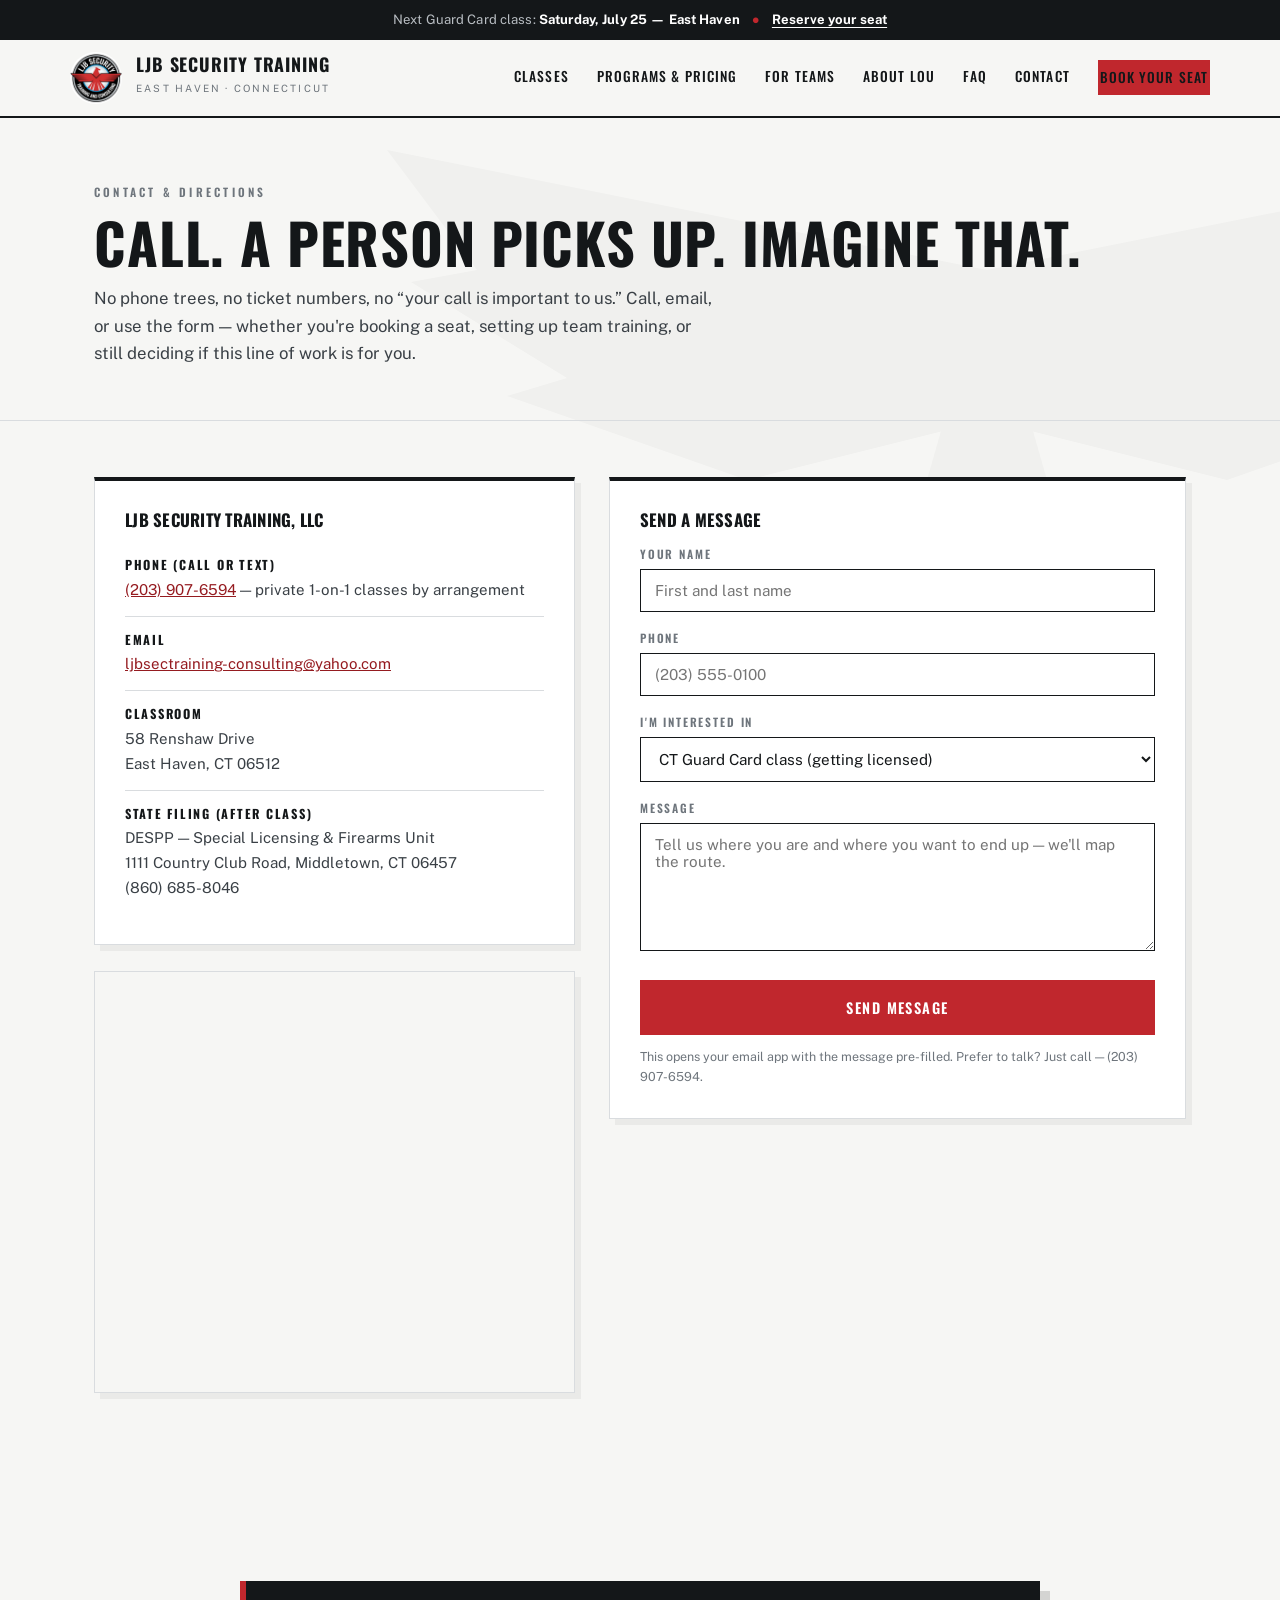
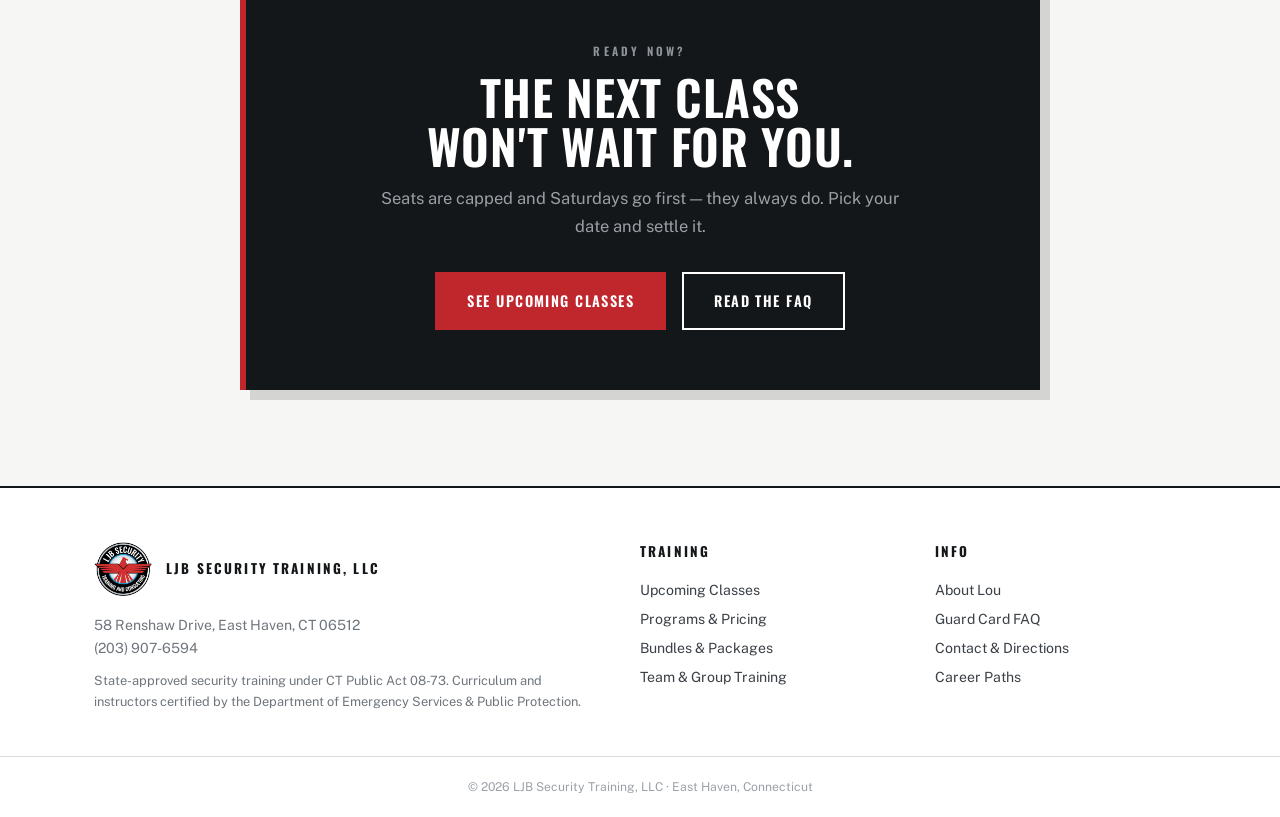
==== commit f5493070: "Add files via upload" ====
--- a/index.html
+++ b/index.html
@@ -3,26 +3,19 @@
 <head>
 <meta charset="UTF-8">
 <meta name="viewport" content="width=device-width, initial-scale=1.0">
-<title>LJB Security Training — CT Guard Card in One Day</title>
-<meta name="description" content="Connecticut's #1 security training school. 15,000+ officers trained. State-approved by DESPP. Get licensed in one day.">
+<title>Contact & Directions — LJB Security Training</title>
+<meta name="description" content="Call (203) 907-6594, email, or visit LJB Security Training at 58 Renshaw Drive, East Haven CT. Map, directions, and contact form.">
 <link rel="preconnect" href="https://fonts.googleapis.com">
 <link href="https://fonts.googleapis.com/css2?family=Oswald:wght@400;500;600;700&family=Public+Sans:ital,wght@0,400;0,500;0,600;0,700;1,400&display=swap" rel="stylesheet">
 <link rel="stylesheet" href="css/styles.css">
-<script type="application/ld+json">
-{"@context":"https://schema.org","@type":"EducationalOrganization","name":"LJB Security Training, LLC","description":"Connecticut state-approved security officer training school. CT Guard Card certification in one day.","url":"https://www.ljbsecuritytraining.com","telephone":"+1-203-907-6594","address":{"@type":"PostalAddress","streetAddress":"58 Renshaw Drive","addressLocality":"East Haven","addressRegion":"CT","postalCode":"06512","addressCountry":"US"},"areaServed":"Connecticut"}
-</script>
 </head>
 <body>
-
-<!-- soft layered depth backdrop -->
 <div class="atmosphere" aria-hidden="true">
   <svg class="wing far" data-depth="0.03" viewBox="0 0 400 200" xmlns="http://www.w3.org/2000/svg"><polygon points="200,60 0,20 30,60 8,64 60,96 40,102 120,130 200,110"/><polygon points="200,60 400,20 370,60 392,64 340,96 360,102 280,130 200,110"/><polygon points="200,60 180,130 200,190 220,130"/></svg>
   <svg class="wing mid red" data-depth="0.06" viewBox="0 0 400 200" xmlns="http://www.w3.org/2000/svg"><polygon points="200,60 0,20 30,60 8,64 60,96 40,102 120,130 200,110"/><polygon points="200,60 400,20 370,60 392,64 340,96 360,102 280,130 200,110"/><polygon points="200,60 180,130 200,190 220,130"/></svg>
   <svg class="wing near" data-depth="0.1" viewBox="0 0 400 200" xmlns="http://www.w3.org/2000/svg"><polygon points="200,60 0,20 30,60 8,64 60,96 40,102 120,130 200,110"/><polygon points="200,60 400,20 370,60 392,64 340,96 360,102 280,130 200,110"/><polygon points="200,60 180,130 200,190 220,130"/></svg>
 </div>
-
-<div class="strip">Next Guard Card class: <strong>Saturday, July 25 — East Haven</strong><span class="dot">●</span><a href="#classes">Reserve your seat</a></div>
-
+<div class="strip">Next Guard Card class: <strong>Saturday, July 25 — East Haven</strong><span class="dot">●</span><a href="index.html#classes">Reserve your seat</a></div>
 <nav>
   <div class="wrap navrow">
     <a class="logo" href="index.html">
@@ -41,191 +34,64 @@
     </div>
   </div>
 </nav>
-
-<header class="hero">
-  <div class="wrap herogrid">
-    <div class="rv on">
-      <span class="eyebrow">Est. 2012 · East Haven, Connecticut</span>
-      <h1>One day of class.<br>A career on the <em>other side.</em></h1>
-      <p class="lead">The 8-hour course the State of Connecticut requires to work security. Taught by Lou Bonito — 20 years in Corrections, 15,000 officers trained, and 7 out of 10 Guard Cards in this state with his signature on the paperwork.</p>
-      <p class="louline">&ldquo;I&rsquo;ll show you where the jobs are and how to get them. <span>The rest is up to you.&rdquo;</span></p>
-      <div class="herocta">
-        <a class="btn" href="#classes">Book the Next Class <span class="arrow">&rarr;</span></a>
-        <span class="callout">Or just call. <b>(203) 907-6594.</b> Lou picks up.</span>
-      </div>
-      <div class="trustline">
-        <div class="chip"><b>15,000<i>+</i></b><span>Trained &amp; Licensed</span></div>
-        <div class="chip"><b>7 <i>of</i> 10</b><span>CT Cards Are Ours</span></div>
-        <div class="chip"><b>1 <i>Day</i></b><span>Walk Out Certified</span></div>
-        <div class="chip"><b>DESPP</b><span>State Approved</span></div>
-      </div>
-    </div>
-
-    <aside class="roster rv on d1" id="classes">
-      <header>
-        <div>
-          <h3>Next Classes</h3>
-          <p>CT Security Guard License · the 8-hour state course</p>
-        </div>
-      </header>
-      <div class="rrow"><div class="d"><b>Sat · Jul 25</b><span>8:00 AM &ndash; 5:00 PM · East Haven</span></div><span class="seats low">3 seats left</span><a href="#">Book</a></div>
-      <div class="rrow"><div class="d"><b>Wed · Jul 29</b><span>8:00 AM &ndash; 5:00 PM · East Haven</span></div><span class="seats">Open</span><a href="#">Book</a></div>
-      <div class="rrow"><div class="d"><b>Sat · Aug 8</b><span>8:00 AM &ndash; 5:00 PM · East Haven</span></div><span class="seats">Open</span><a href="#">Book</a></div>
-      <div class="rrow"><div class="d"><b>Private 1-on-1</b><span>Your schedule · Direct with Lou</span></div><span class="seats">By appt.</span><a href="tel:2039076594">Call</a></div>
-      <footer><a href="#">Full calendar &rarr;</a></footer>
-    </aside>
+<header class="pagehero">
+  <div class="wrap">
+    <span class="eyebrow">Contact &amp; Directions</span>
+    <h1>Call. A person picks up. Imagine&nbsp;that.</h1>
+    <p>No phone trees, no ticket numbers, no “your call is important to us.” Call, email, or use the form — whether you're booking a seat, setting up team training, or still deciding if this line of work is for&nbsp;you.</p>
   </div>
 </header>
 
-<div class="pullband">
-  <div class="wrap">
-    <div class="pull rv">
-      <blockquote>&ldquo;Understand &mdash; it&rsquo;s a full-time job to get a full-time job. I hand you the map. <em>You do the walking.</em>&rdquo;</blockquote>
-      <cite>Lou Bonito · Owner &amp; Instructor</cite>
-    </div>
-  </div>
-</div>
-      <div class="rrow"><div class="d"><b>Sat · Jul 25</b><span>8:00 AM – 5:00 PM · East Haven</span></div><span class="seats low">3 seats left</span><a href="#">Book</a></div>
-      <div class="rrow"><div class="d"><b>Wed · Jul 29</b><span>8:00 AM – 5:00 PM · East Haven</span></div><span class="seats">Open</span><a href="#">Book</a></div>
-      <div class="rrow"><div class="d"><b>Sat · Aug 8</b><span>8:00 AM – 5:00 PM · East Haven</span></div><span class="seats">Open</span><a href="#">Book</a></div>
-      <div class="rrow"><div class="d"><b>Private 1-on-1</b><span>Your schedule · Direct with Lou</span></div><span class="seats">By appt.</span><a href="tel:2039076594">Call</a></div>
-      <footer><a href="#">View the full calendar →</a></footer>
-    </aside>
-  </div>
-</header>
-
-<section class="band" id="steps" style="padding-top:80px">
-  <div class="wrap">
-    <div class="sechead rv">
-      <span class="eyebrow">How this works</span>
-      <h2>Three steps. No fluff, no&nbsp;semesters.</h2>
-      <p>Other careers want four years and your savings. This one wants a Saturday and a clean&nbsp;record.</p>
-    </div>
-    <div class="stepgrid rv">
-      <div class="step"><span class="num">01</span><h3>Sit the class</h3><p>Eight hours, in person, with Lou. You walk out the same day holding a folder with everything: your certificate, the state forms signed, directions to DESPP, and the employer hiring list Lou keeps himself.</p></div>
-      <div class="step"><span class="num">02</span><h3>File with the state</h3><p>Take the folder to Middletown, get printed, done. The state issues the card &mdash; Lou makes sure your paperwork is right before you ever leave the room. No bounced applications, no second trips.</p></div>
-      <div class="step"><span class="num">03</span><h3>Go to work</h3><p>Security companies hire straight out of this class &mdash; some graduates are on a post inside two weeks. Hundreds of CT openings on the free job board, updated daily. Like the man says: the rest is up to you.</p></div>
-    </div>
-  </div>
-</section>
-
-<section class="band" id="courses" style="padding-top:20px">
-  <div class="wrap">
-    <div class="sechead center rv">
-      <span class="eyebrow">Full Course Catalog</span>
-      <h2>The card gets you in the door.<br>The certs raise your&nbsp;rate.</h2>
-      <p>Nothing on this list is decoration &mdash; every class is here because employers in this state ask for it by name. <a href="training.html">Full catalog &amp; pricing →</a></p>
-    </div>
-    <div class="coursecols">
-      <div class="ccol featured rv">
-        <header><h3>Required to Work</h3><p>Start here — mandated by CT law</p></header>
-        <ul>
-          <li><b>CT Security Guard License (Guard Card)</b><span>8 hrs</span></li>
-          <li><b>Fingerprinting for Students</b><span>$25</span></li>
-        </ul>
+<section class="band" style="padding-top:56px">
+  <div class="wrap contactgrid">
+    <div>
+      <div class="ccard rv">
+        <h3>LJB Security Training, LLC</h3>
+        <div class="crow"><div class="ic">☎</div><div><b>Phone (call or text)</b><a href="tel:2039076594">(203) 907-6594</a> — private 1-on-1 classes by arrangement</div></div>
+        <div class="crow"><div class="ic">✉</div><div><b>Email</b><a href="mailto:ljbsectraining-consulting@yahoo.com">ljbsectraining-consulting@yahoo.com</a></div></div>
+        <div class="crow"><div class="ic">⌂</div><div><b>Classroom</b>58 Renshaw Drive<br>East Haven, CT 06512</div></div>
+        <div class="crow"><div class="ic">★</div><div><b>State filing (after class)</b>DESPP — Special Licensing &amp; Firearms Unit<br>1111 Country Club Road, Middletown, CT 06457<br>(860) 685-8046</div></div>
       </div>
-      <div class="ccol rv d1">
-        <header><h3>Defensive Tactics</h3><p>Earn more with added certifications</p></header>
-        <ul>
-          <li><b>Handcuff Certification (PATH)</b></li>
-          <li><b>Pepper Spray (OCAT)</b></li>
-          <li><b>Baton Tactics</b></li>
-          <li><b>MOAB — Aggressive Behavior Mgmt</b></li>
-          <li><b>CPR & First Aid AED (AHA)</b></li>
-        </ul>
-      </div>
-      <div class="ccol rv d2">
-        <header><h3>Career Advancement</h3><p>Armed, supervisor & specialist roles</p></header>
-        <ul>
-          <li><b>Blue Card — Armed Officer Firearms</b></li>
-          <li><b>CT Pistol Permit Course</b></li>
-          <li><b>Security Manager / Supervisor</b></li>
-          <li><b>Loss Prevention Certification</b></li>
-          <li><b>Active Shooter · De-Escalation · More</b></li>
-        </ul>
+      <div class="mapframe rv d1" style="margin-top:26px">
+        <iframe title="Map to LJB Security Training, 58 Renshaw Drive, East Haven CT" src="https://maps.google.com/maps?q=58%20Renshaw%20Drive%2C%20East%20Haven%2C%20CT%2006512&t=&z=13&ie=UTF8&iwloc=&output=embed" loading="lazy" referrerpolicy="no-referrer-when-downgrade"></iframe>
       </div>
     </div>
-  </div>
-</section>
-
-<section class="band dark" id="packages">
-  <div class="wrap">
-    <div class="sechead center rv">
-      <span class="eyebrow">Bundle & Save up to 34%</span>
-      <h2>Training&nbsp;packages</h2>
-    </div>
-    <div class="pkgrid">
-      <div class="pk rv">
-        <h3>Triple Cert</h3>
-        <div><span class="price">$330</span></div>
-        <p>Handcuff, pepper spray, baton. The three certs every hiring manager asks about right after your Guard Card. Get all three in one shot.</p>
-        <a class="btn line" href="training.html#bundles">Choose Triple Cert</a>
-      </div>
-      <div class="pk best rv d1">
-        <span class="best-tag">Most Popular</span>
-        <h3>5-Class Package</h3>
-        <div><span class="price">$450</span><span class="was">$750</span><span class="save">Save $300</span></div>
-        <p>Any five classes, your pick. Most people grab the Guard Card, the Triple, and CPR — a complete resume at $90 a class. This is the smart money.</p>
-        <a class="btn" href="training.html#bundles">Choose 5 Classes <span class="arrow">→</span></a>
-      </div>
-      <div class="pk rv d2">
-        <h3>Ultimate Unarmed · 8 Classes</h3>
-        <div><span class="price">$675</span><span class="was">$1,025</span><span class="save">Save $350</span></div>
-        <p>The whole unarmed track, front to back. When two resumes hit the same desk, this is the one that gets the call. Under $85 a class.</p>
-        <a class="btn line" href="training.html#bundles">Choose Ultimate</a>
-      </div>
-    </div>
-  </div>
-</section>
-
-<section class="band" id="about">
-  <div class="wrap aboutgrid">
-    <div class="louframe rv">
-      <span>[ Photo: Lou teaching a class ]</span>
-      <img class="badgefloat" src="img/logo.png" alt="">
-    </div>
-    <div class="rv d1">
-      <span class="eyebrow">Your Instructor</span>
-      <h2>Learn from Lou&nbsp;Bonito</h2>
-      <p style="margin-top:16px">Twenty years in Connecticut Corrections — the hardest classroom there is. Over 100 certifications. Eleven years running the busiest guard school in the state. Plenty of places will stamp your certificate. Lou tells you which companies are hiring this week, checks your paperwork himself, and gives you his number in case you hit a snag. That's the difference, and it's the whole difference.</p>
-      <div class="creds">
-        <div><b>20 Years</b>CT Department of Correction</div>
-        <div><b>100+ Certifications</b>Held across the security field</div>
-        <div><b>DESPP Certified</b>State-approved instructor & curriculum</div>
-        <div><b>USFCR Verified</b>Registered federal vendor</div>
-      </div>
-    </div>
-  </div>
-</section>
-
-<section class="band" style="padding-top:20px">
-  <div class="wrap">
-    <div class="sechead center rv">
-      <span class="eyebrow">From the graduates</span>
-      <h2>Don't take his word for&nbsp;it</h2>
-    </div>
-    <div class="qgrid">
-      <div class="q rv"><div class="stars">★★★★★</div><p>"I already got a job! Allied called me, then offered a DCF position in Manchester at $20.80 an hour. Thanks for the training and helping with all my&nbsp;paperwork."</p><footer>Lynne <span>Manchester, CT</span></footer></div>
-      <div class="q rv d1"><div class="stars">★★★★★</div><p>"I got hired within 2 weeks of getting the guard card certification from your class. I'll be back for the other&nbsp;certifications."</p><footer>Mike R. <span>Guard Card Graduate</span></footer></div>
-      <div class="q rv d2"><div class="stars">★★★★★</div><p>"Just left Middletown with my license. Thank you for a well thought out, informative class — you tell it like it&nbsp;is."</p><footer>James P. <span>Middletown, CT</span></footer></div>
+    <div class="ccard rv d1">
+      <h3>Send a message</h3>
+      <form class="cform" action="mailto:ljbsectraining-consulting@yahoo.com" method="get" enctype="text/plain">
+        <label for="cname">Your name</label>
+        <input id="cname" name="subject" type="text" placeholder="First and last name" required>
+        <label for="cphone">Phone</label>
+        <input id="cphone" type="tel" placeholder="(203) 555-0100">
+        <label for="ctopic">I'm interested in</label>
+        <select id="ctopic">
+          <option>CT Guard Card class (getting licensed)</option>
+          <option>A bundle / multiple classes</option>
+          <option>Armed track (pistol permit / Blue Card)</option>
+          <option>Team or organizational training</option>
+          <option>Security consulting</option>
+          <option>Something else</option>
+        </select>
+        <label for="cmsg">Message</label>
+        <textarea id="cmsg" name="body" rows="6" placeholder="Tell us where you are and where you want to end up — we'll map the route." required></textarea>
+        <button class="btn" type="submit">Send Message</button>
+        <p style="font-size:.78rem;color:var(--gray);margin-top:12px">This opens your email app with the message pre-filled. Prefer to talk? Just call — (203) 907-6594.</p>
+      </form>
     </div>
   </div>
 </section>
 
 <section class="final">
-  <div class="wrap">
     <div class="finalglass rv">
-      <span class="eyebrow">Fair warning</span>
-      <h2>Saturdays go first. They always&nbsp;do.</h2>
-      <p>Book the seat, show up, and let the class do its job. Two minutes online — or call Lou and settle it the old-fashioned&nbsp;way.</p>
+      <span class="eyebrow">Ready now?</span>
+      <h2>The next class won't wait for&nbsp;you.</h2>
+      <p>Seats are capped and Saturdays go first — they always do. Pick your date and settle&nbsp;it.</p>
       <div class="ctas">
-        <a class="btn" href="#classes">Book the Next Class <span class="arrow">→</span></a>
-        <a class="btn line" href="tel:2039076594">Call (203) 907-6594</a>
+        <a class="btn" href="index.html#classes">See Upcoming Classes</a>
+        <a class="btn line" href="faq.html">Read the FAQ</a>
       </div>
     </div>
-  </div>
 </section>
-
 <footer class="site">
   <div class="wrap fgrid">
     <div>
@@ -234,14 +100,14 @@
         <h4 style="margin:0">LJB Security Training, LLC</h4>
       </div>
       <p>58 Renshaw Drive, East Haven, CT 06512<br>(203) 907-6594</p>
-      <p style="margin-top:10px;font-size:.8rem">State-approved security training under CT Public Act 08-73. Curriculum and instructors certified by the Department of Emergency Services & Public&nbsp;Protection.</p>
+      <p style="margin-top:10px;font-size:.8rem">State-approved security training under CT Public Act 08-73. Curriculum and instructors certified by the Department of Emergency Services &amp; Public&nbsp;Protection.</p>
     </div>
     <div>
       <h4>Training</h4>
-      <a href="#classes">Upcoming Classes</a>
+      <a href="index.html#classes">Upcoming Classes</a>
       <a href="training.html">Programs &amp; Pricing</a>
+      <a href="training.html#bundles">Bundles &amp; Packages</a>
       <a href="training.html#tracks">Team &amp; Group Training</a>
-      <a href="#">Gift Certificates</a>
     </div>
     <div>
       <h4>Info</h4>
@@ -253,7 +119,6 @@
   </div>
   <div class="copyright"><div class="wrap">© 2026 LJB Security Training, LLC · East Haven, Connecticut</div></div>
 </footer>
-
 <script>
 const io = new IntersectionObserver(es=>{es.forEach(e=>{if(e.isIntersecting){e.target.classList.add('on');io.unobserve(e.target)}})},{threshold:.12});
 document.querySelectorAll('.rv').forEach(el=>io.observe(el));
@@ -271,4 +136,4 @@
 }
 </script>
 </body>
-</html>
+</html>
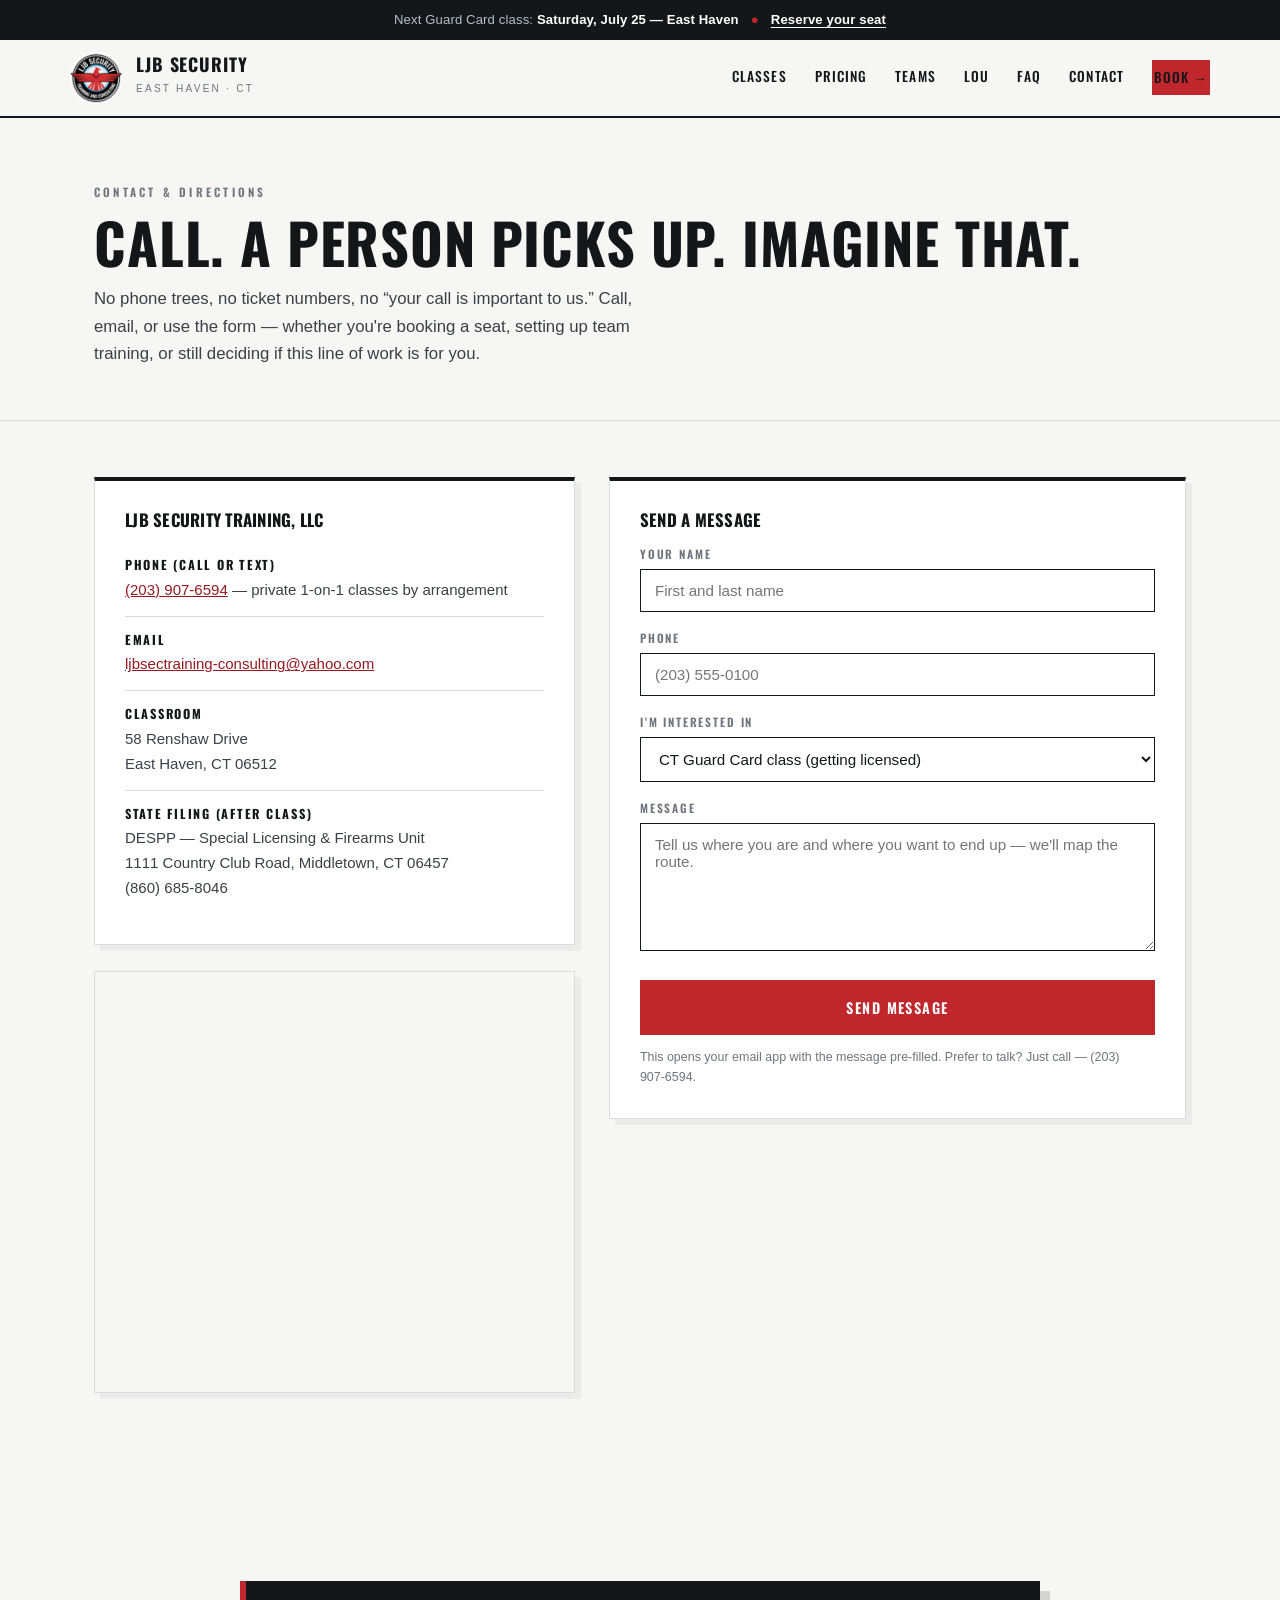
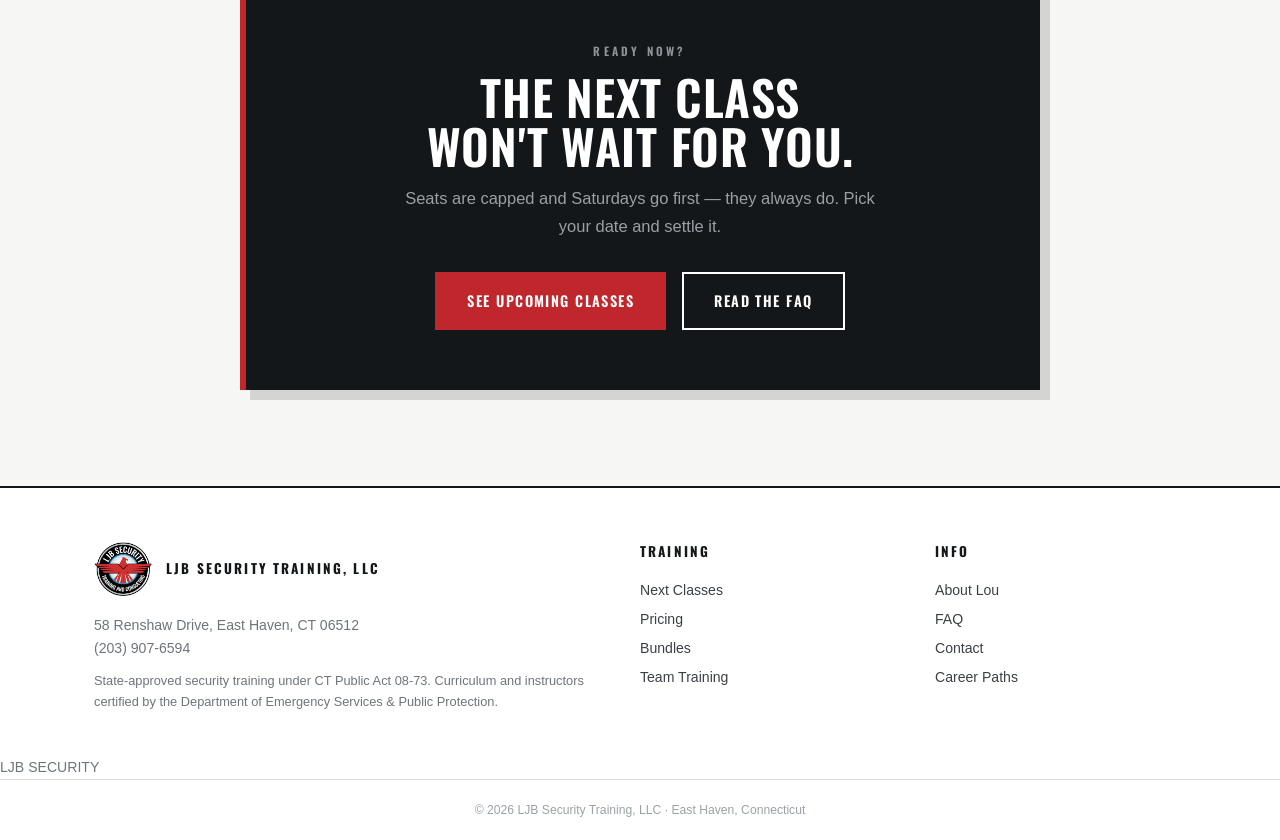
==== commit a8d71c29: "Add files via upload" ====
--- a/index.html
+++ b/index.html
@@ -6,31 +6,26 @@
 <title>Contact & Directions — LJB Security Training</title>
 <meta name="description" content="Call (203) 907-6594, email, or visit LJB Security Training at 58 Renshaw Drive, East Haven CT. Map, directions, and contact form.">
 <link rel="preconnect" href="https://fonts.googleapis.com">
-<link href="https://fonts.googleapis.com/css2?family=Oswald:wght@400;500;600;700&family=Public+Sans:ital,wght@0,400;0,500;0,600;0,700;1,400&display=swap" rel="stylesheet">
+<link href="https://fonts.googleapis.com/css2?family=Archivo+Black&family=Space+Grotesk:wght@400;500;700&family=Oswald:wght@500;600&display=swap" rel="stylesheet">
 <link rel="stylesheet" href="css/styles.css">
 </head>
 <body>
-<div class="atmosphere" aria-hidden="true">
-  <svg class="wing far" data-depth="0.03" viewBox="0 0 400 200" xmlns="http://www.w3.org/2000/svg"><polygon points="200,60 0,20 30,60 8,64 60,96 40,102 120,130 200,110"/><polygon points="200,60 400,20 370,60 392,64 340,96 360,102 280,130 200,110"/><polygon points="200,60 180,130 200,190 220,130"/></svg>
-  <svg class="wing mid red" data-depth="0.06" viewBox="0 0 400 200" xmlns="http://www.w3.org/2000/svg"><polygon points="200,60 0,20 30,60 8,64 60,96 40,102 120,130 200,110"/><polygon points="200,60 400,20 370,60 392,64 340,96 360,102 280,130 200,110"/><polygon points="200,60 180,130 200,190 220,130"/></svg>
-  <svg class="wing near" data-depth="0.1" viewBox="0 0 400 200" xmlns="http://www.w3.org/2000/svg"><polygon points="200,60 0,20 30,60 8,64 60,96 40,102 120,130 200,110"/><polygon points="200,60 400,20 370,60 392,64 340,96 360,102 280,130 200,110"/><polygon points="200,60 180,130 200,190 220,130"/></svg>
-</div>
 <div class="strip">Next Guard Card class: <strong>Saturday, July 25 — East Haven</strong><span class="dot">●</span><a href="index.html#classes">Reserve your seat</a></div>
 <nav>
   <div class="wrap navrow">
     <a class="logo" href="index.html">
       <img src="img/logo.png" alt="LJB Security Training and Consulting">
-      <div><b>LJB Security Training</b><span>East Haven · Connecticut</span></div>
+      <div><b>LJB Security</b><span>East Haven · CT</span></div>
     </a>
     <button class="menu-btn" aria-expanded="false" aria-controls="navlinks" onclick="const n=document.getElementById('navlinks');const o=n.classList.toggle('open');this.setAttribute('aria-expanded',o)">Menu ☰</button>
     <div class="navlinks" id="navlinks">
       <a href="index.html#classes">Classes</a>
-      <a href="training.html">Programs &amp; Pricing</a>
-      <a href="training.html#tracks">For Teams</a>
-      <a href="about.html">About Lou</a>
+      <a href="training.html">Pricing</a>
+      <a href="training.html#tracks">Teams</a>
+      <a href="about.html">Lou</a>
       <a href="faq.html">FAQ</a>
       <a href="contact.html">Contact</a>
-      <a href="index.html#classes" class="btn">Book Your Seat</a>
+      <a href="index.html#classes" class="btn">Book →</a>
     </div>
   </div>
 </nav>
@@ -104,19 +99,20 @@
     </div>
     <div>
       <h4>Training</h4>
-      <a href="index.html#classes">Upcoming Classes</a>
-      <a href="training.html">Programs &amp; Pricing</a>
-      <a href="training.html#bundles">Bundles &amp; Packages</a>
-      <a href="training.html#tracks">Team &amp; Group Training</a>
+      <a href="index.html#classes">Next Classes</a>
+      <a href="training.html">Pricing</a>
+      <a href="training.html#bundles">Bundles</a>
+      <a href="training.html#tracks">Team Training</a>
     </div>
     <div>
       <h4>Info</h4>
       <a href="about.html">About Lou</a>
-      <a href="faq.html">Guard Card FAQ</a>
-      <a href="contact.html">Contact &amp; Directions</a>
+      <a href="faq.html">FAQ</a>
+      <a href="contact.html">Contact</a>
       <a href="training.html#paths">Career Paths</a>
     </div>
   </div>
+  <div class="bigmark">LJB SECURITY</div>
   <div class="copyright"><div class="wrap">© 2026 LJB Security Training, LLC · East Haven, Connecticut</div></div>
 </footer>
 <script>
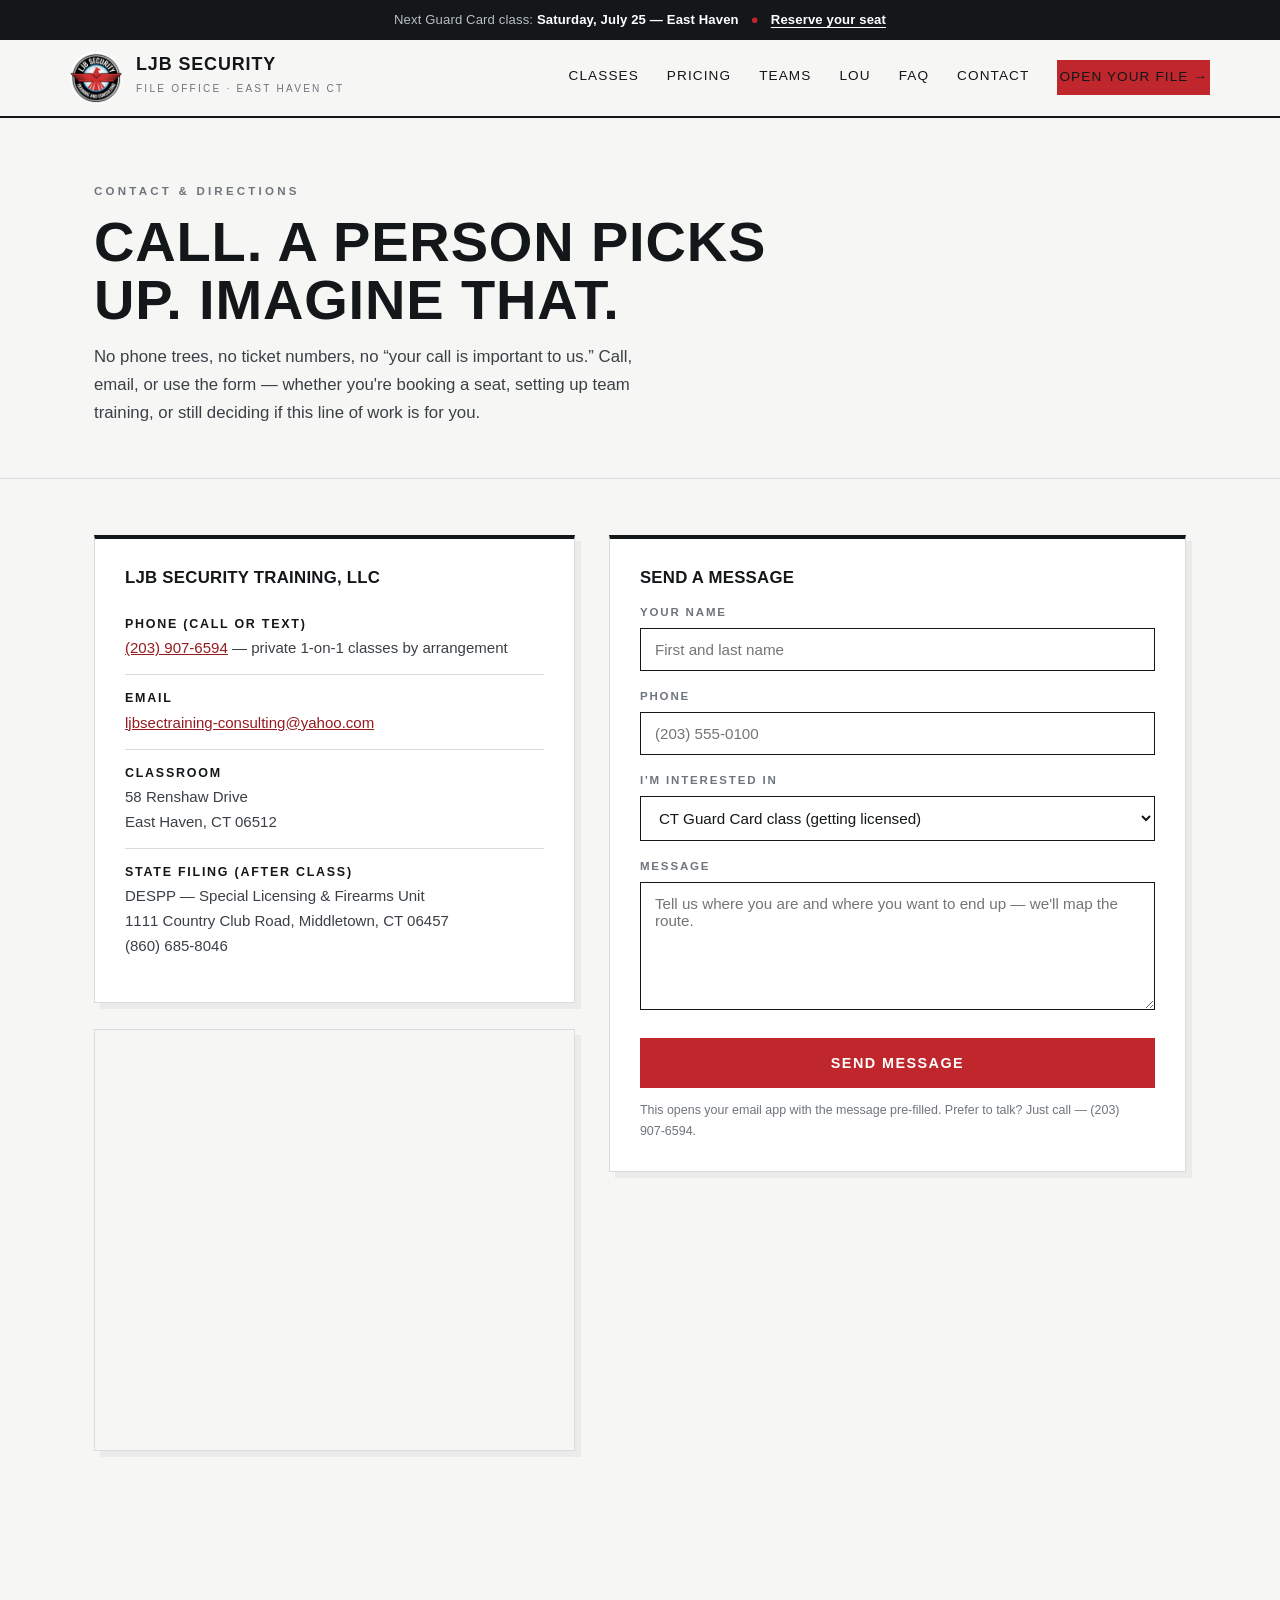
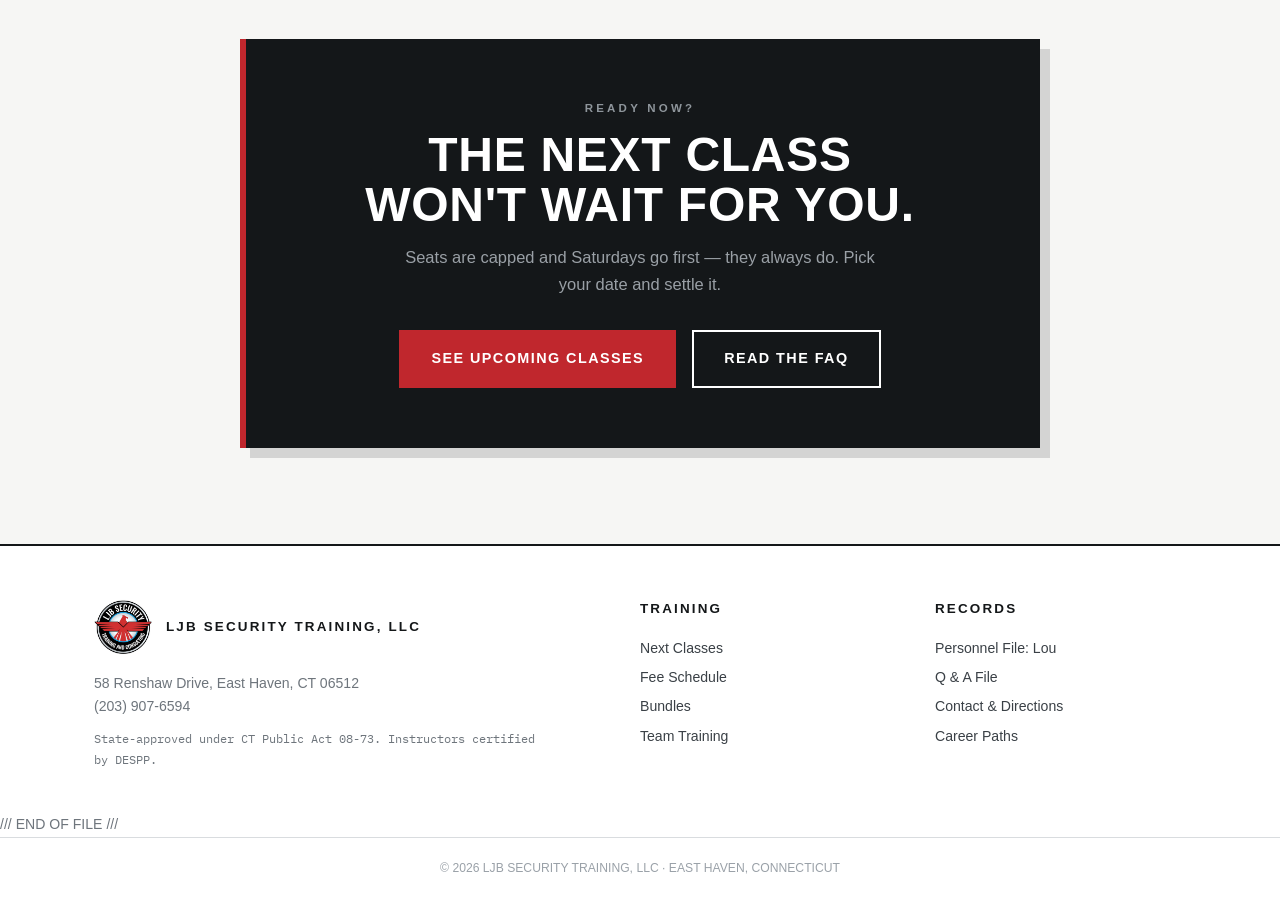
==== commit 881cbf5f: "Add files via upload" ====
--- a/index.html
+++ b/index.html
@@ -6,7 +6,7 @@
 <title>Contact & Directions — LJB Security Training</title>
 <meta name="description" content="Call (203) 907-6594, email, or visit LJB Security Training at 58 Renshaw Drive, East Haven CT. Map, directions, and contact form.">
 <link rel="preconnect" href="https://fonts.googleapis.com">
-<link href="https://fonts.googleapis.com/css2?family=Archivo+Black&family=Space+Grotesk:wght@400;500;700&family=Oswald:wght@500;600&display=swap" rel="stylesheet">
+<link href="https://fonts.googleapis.com/css2?family=Allerta+Stencil&family=IBM+Plex+Mono:wght@400;600;700&family=IBM+Plex+Sans:ital,wght@0,400;0,600;0,700;1,400&display=swap" rel="stylesheet">
 <link rel="stylesheet" href="css/styles.css">
 </head>
 <body>
@@ -15,9 +15,9 @@
   <div class="wrap navrow">
     <a class="logo" href="index.html">
       <img src="img/logo.png" alt="LJB Security Training and Consulting">
-      <div><b>LJB Security</b><span>East Haven · CT</span></div>
+      <div><b>LJB Security</b><span>File Office · East Haven CT</span></div>
     </a>
-    <button class="menu-btn" aria-expanded="false" aria-controls="navlinks" onclick="const n=document.getElementById('navlinks');const o=n.classList.toggle('open');this.setAttribute('aria-expanded',o)">Menu ☰</button>
+    <button class="menu-btn" aria-expanded="false" aria-controls="navlinks" onclick="const n=document.getElementById('navlinks');const o=n.classList.toggle('open');this.setAttribute('aria-expanded',o)">Menu ≡</button>
     <div class="navlinks" id="navlinks">
       <a href="index.html#classes">Classes</a>
       <a href="training.html">Pricing</a>
@@ -25,7 +25,7 @@
       <a href="about.html">Lou</a>
       <a href="faq.html">FAQ</a>
       <a href="contact.html">Contact</a>
-      <a href="index.html#classes" class="btn">Book →</a>
+      <a href="index.html#classes" class="btn">Open Your File →</a>
     </div>
   </div>
 </nav>
@@ -95,25 +95,25 @@
         <h4 style="margin:0">LJB Security Training, LLC</h4>
       </div>
       <p>58 Renshaw Drive, East Haven, CT 06512<br>(203) 907-6594</p>
-      <p style="margin-top:10px;font-size:.8rem">State-approved security training under CT Public Act 08-73. Curriculum and instructors certified by the Department of Emergency Services &amp; Public&nbsp;Protection.</p>
+      <p style="margin-top:10px;font-size:.78rem;font-family:'IBM Plex Mono',monospace">State-approved under CT Public Act 08-73. Instructors certified by DESPP.</p>
     </div>
     <div>
       <h4>Training</h4>
       <a href="index.html#classes">Next Classes</a>
-      <a href="training.html">Pricing</a>
+      <a href="training.html">Fee Schedule</a>
       <a href="training.html#bundles">Bundles</a>
       <a href="training.html#tracks">Team Training</a>
     </div>
     <div>
-      <h4>Info</h4>
-      <a href="about.html">About Lou</a>
-      <a href="faq.html">FAQ</a>
-      <a href="contact.html">Contact</a>
+      <h4>Records</h4>
+      <a href="about.html">Personnel File: Lou</a>
+      <a href="faq.html">Q &amp; A File</a>
+      <a href="contact.html">Contact &amp; Directions</a>
       <a href="training.html#paths">Career Paths</a>
     </div>
   </div>
-  <div class="bigmark">LJB SECURITY</div>
-  <div class="copyright"><div class="wrap">© 2026 LJB Security Training, LLC · East Haven, Connecticut</div></div>
+  <div class="bigmark">/// END OF FILE ///</div>
+  <div class="copyright"><div class="wrap">© 2026 LJB SECURITY TRAINING, LLC · EAST HAVEN, CONNECTICUT</div></div>
 </footer>
 <script>
 const io = new IntersectionObserver(es=>{es.forEach(e=>{if(e.isIntersecting){e.target.classList.add('on');io.unobserve(e.target)}})},{threshold:.12});
